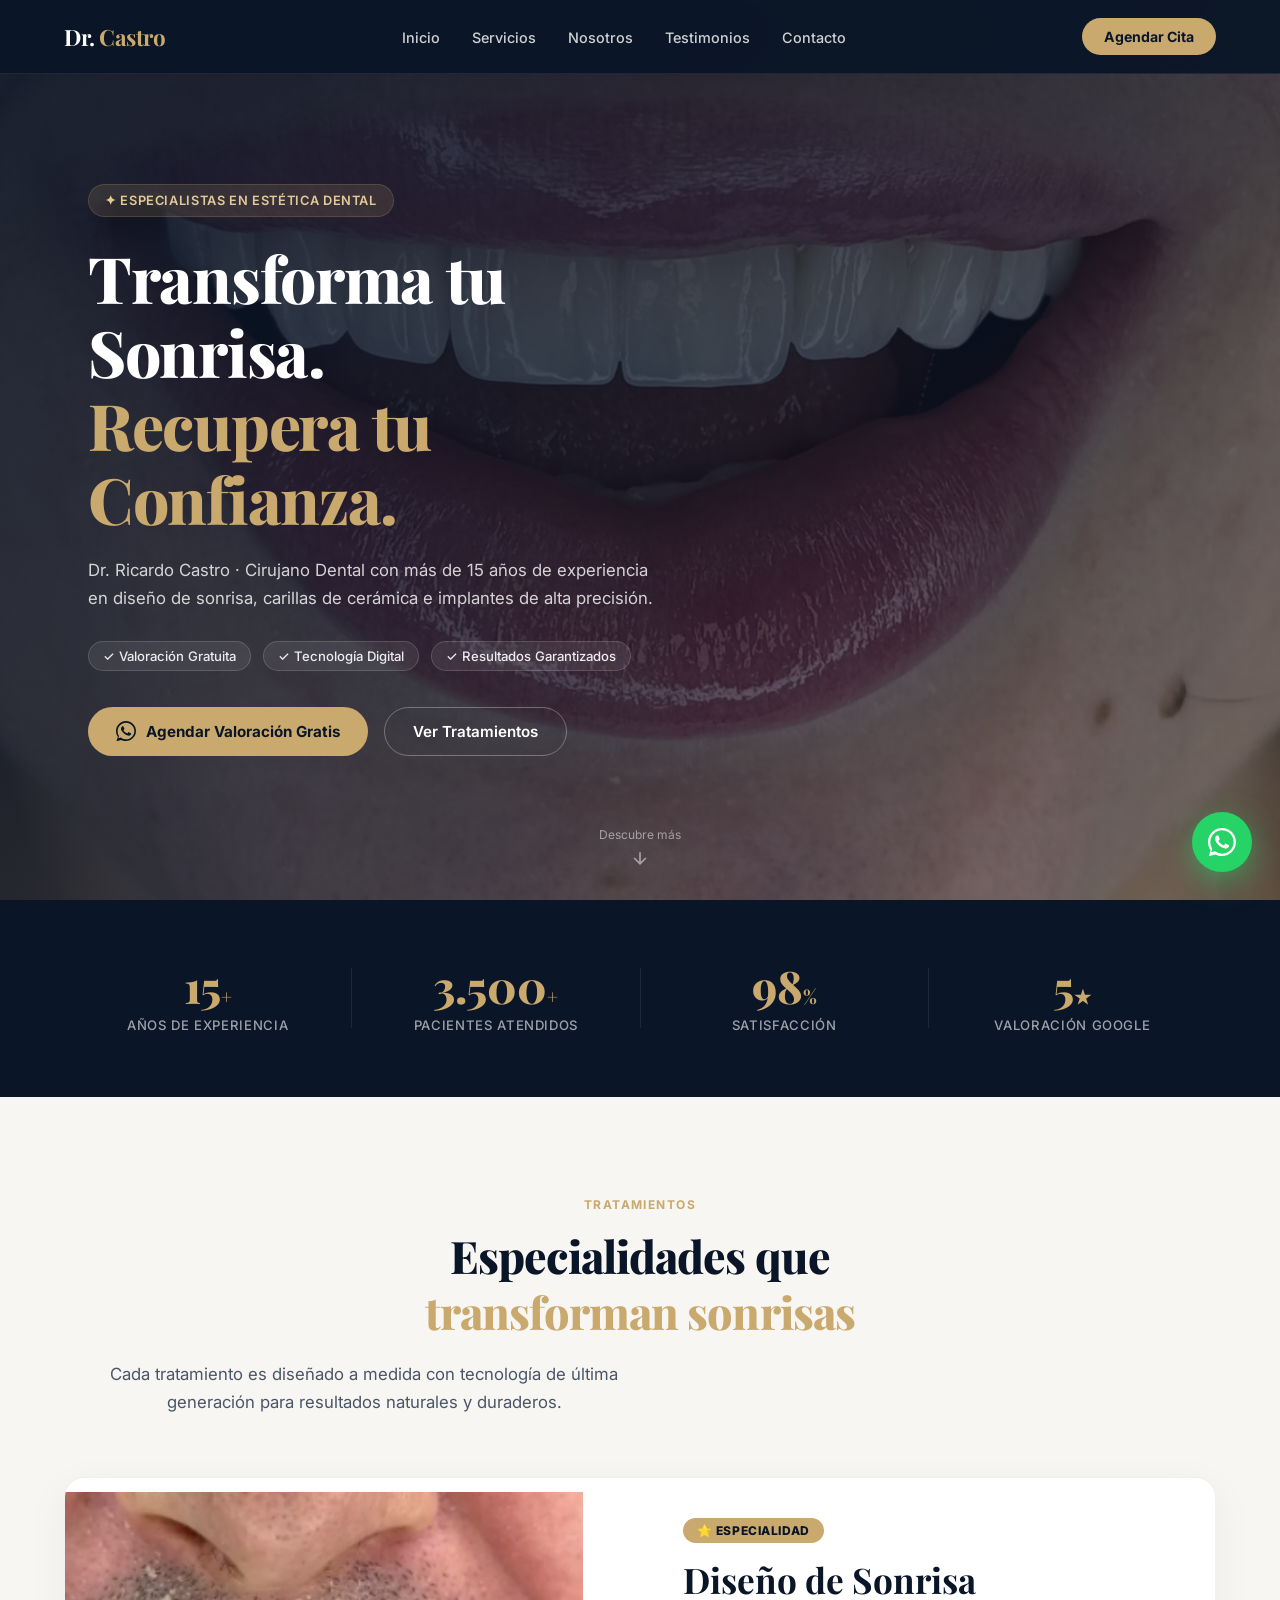
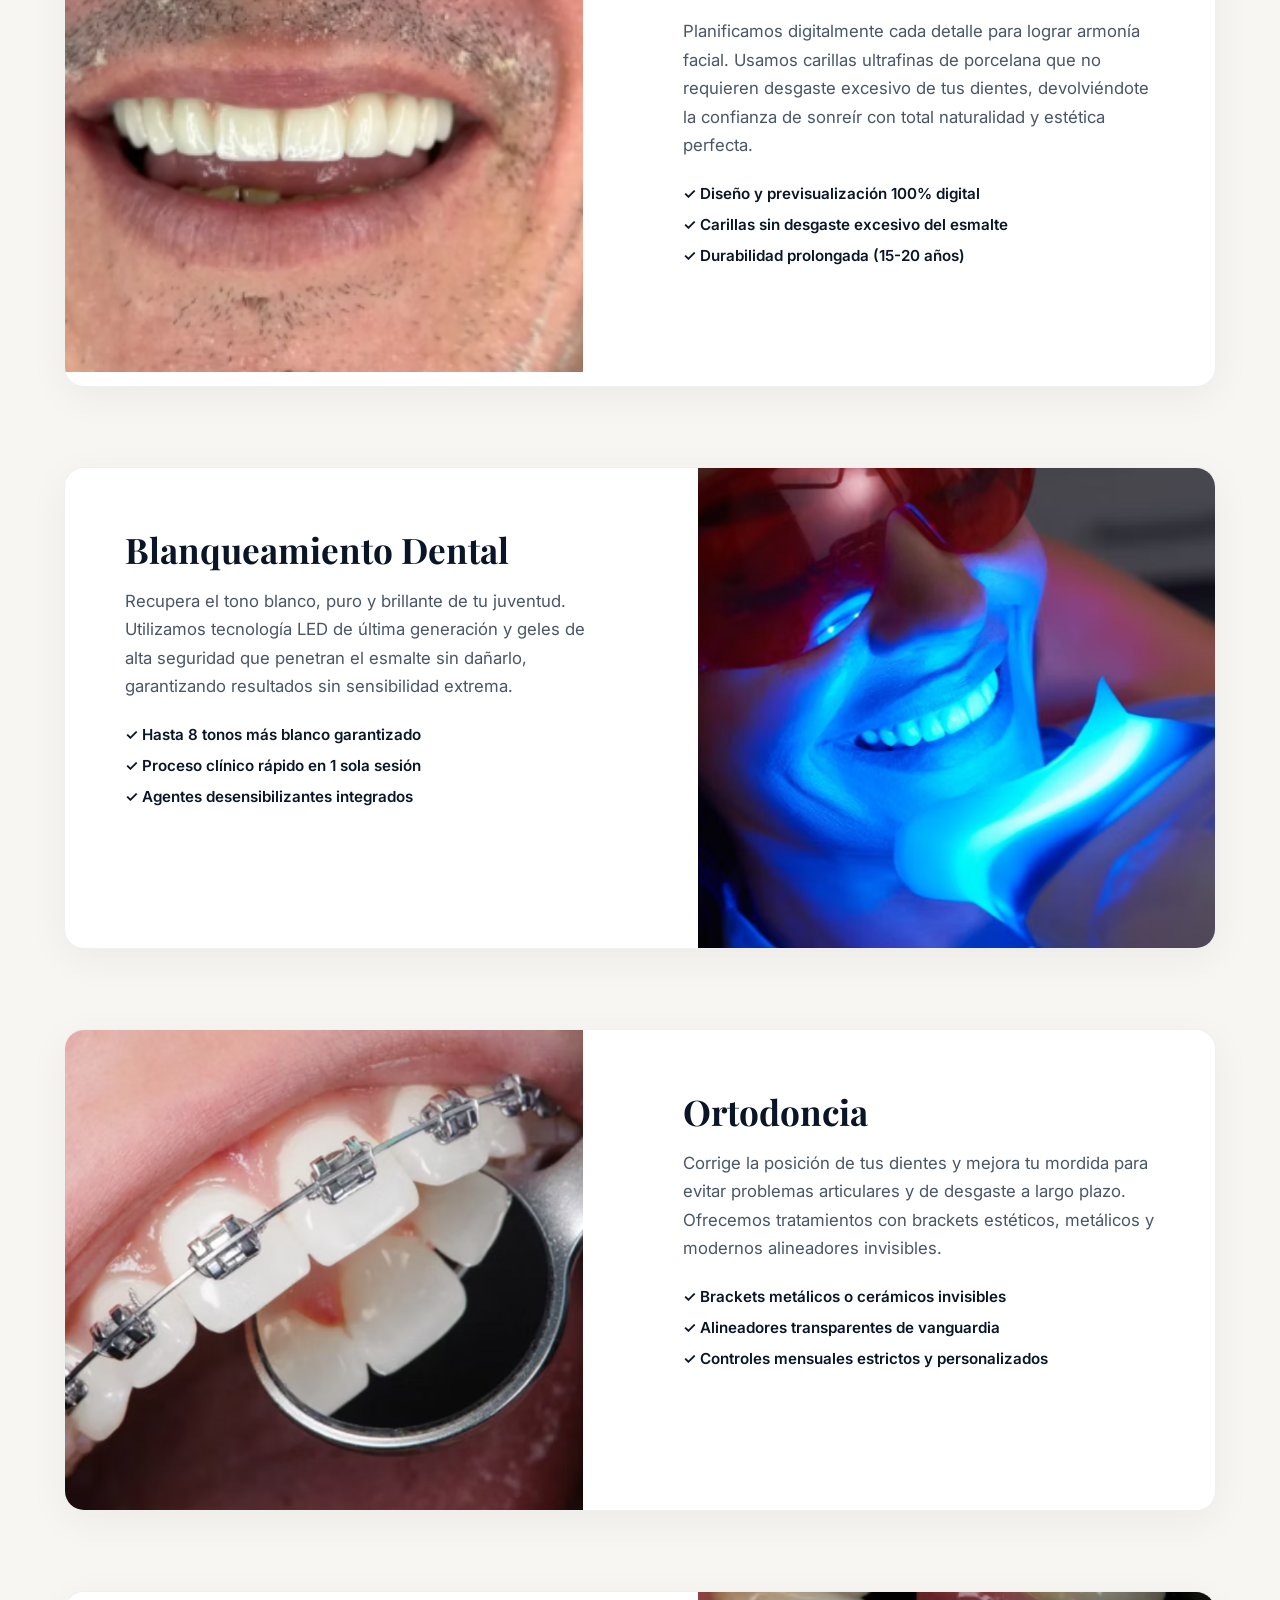
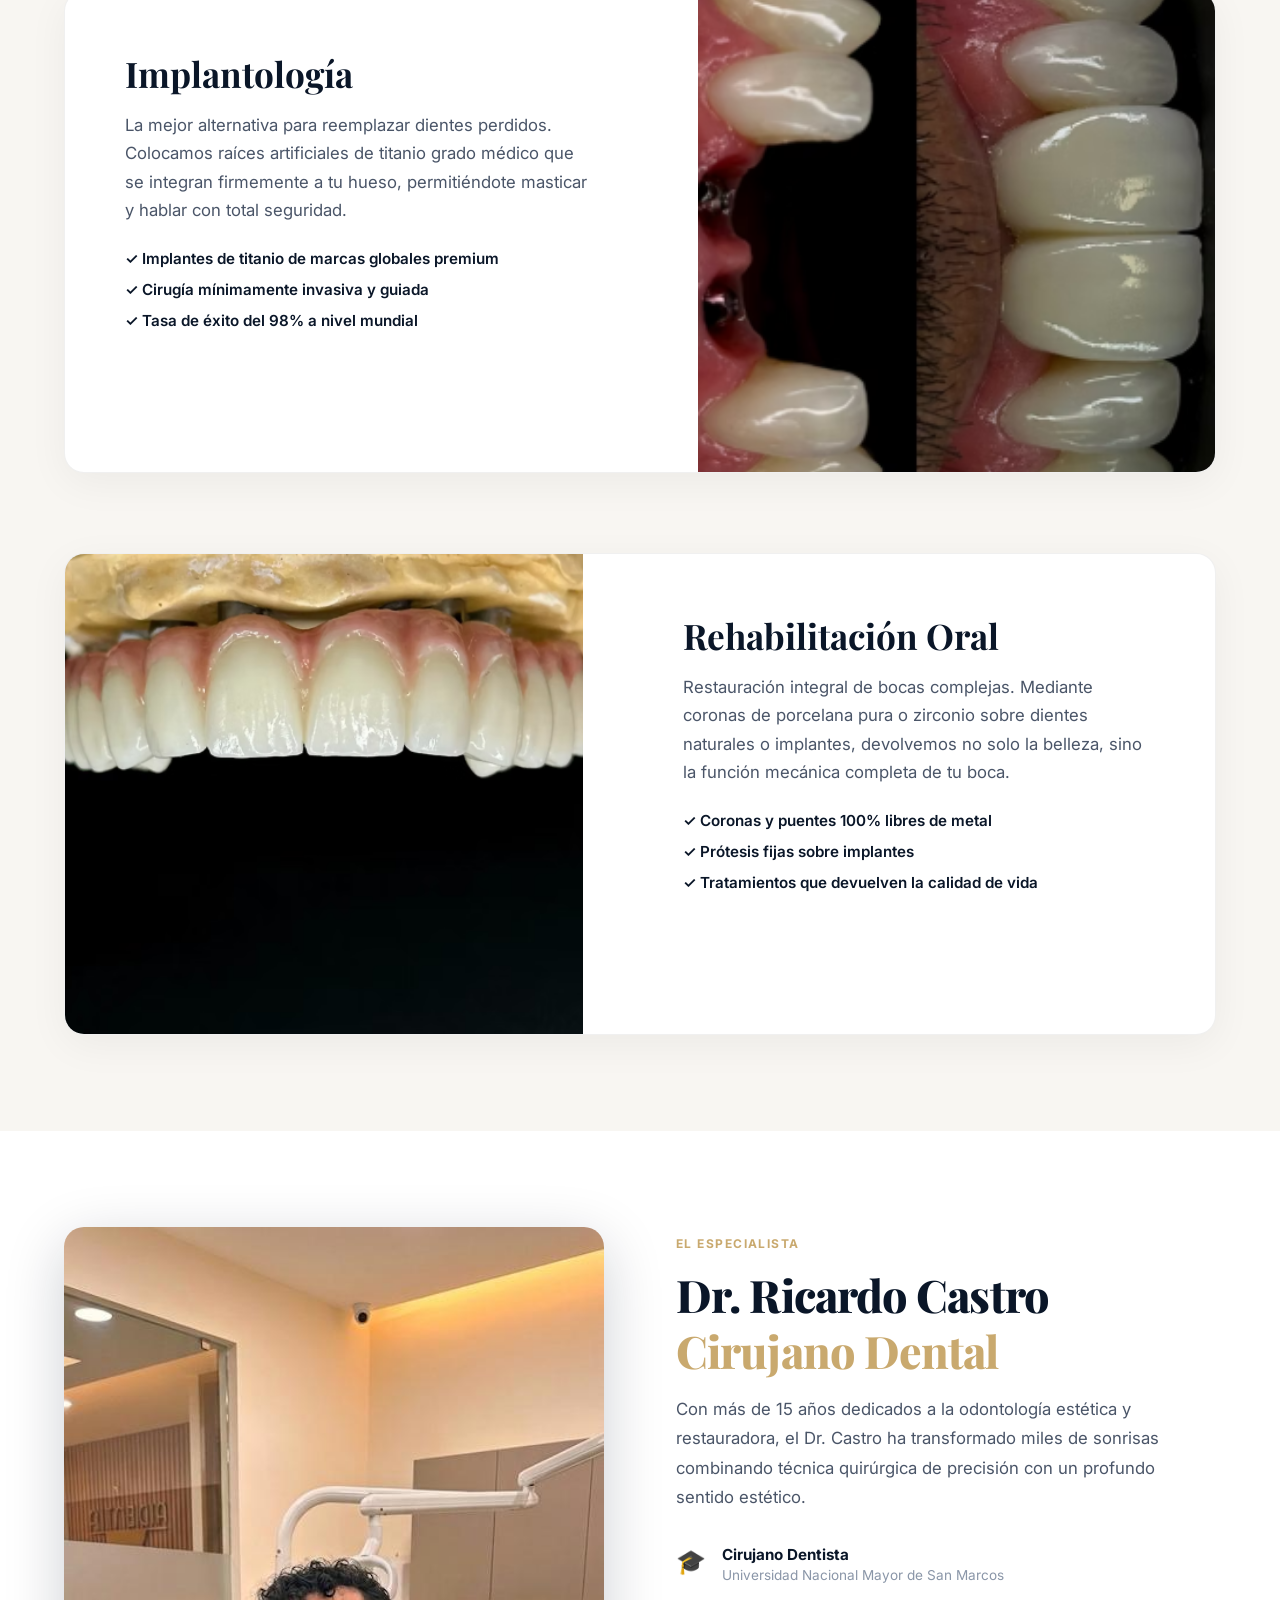
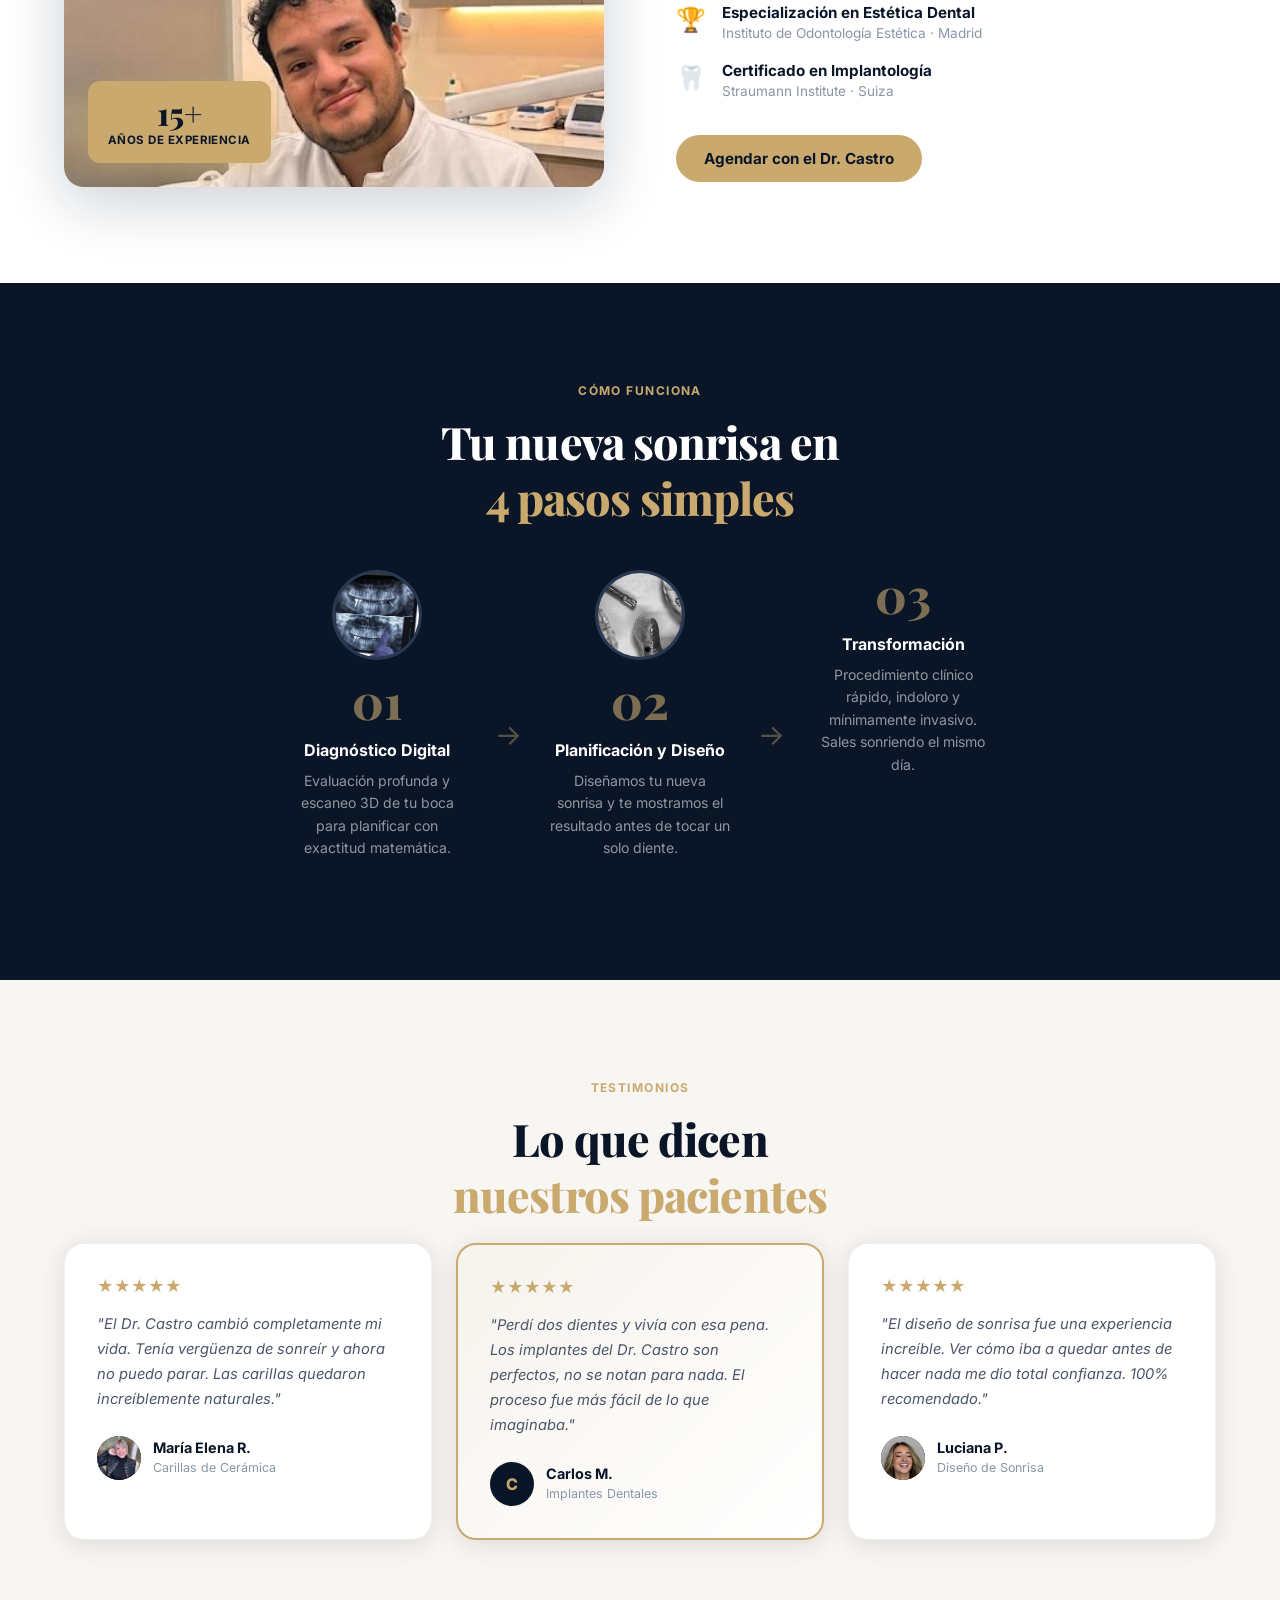
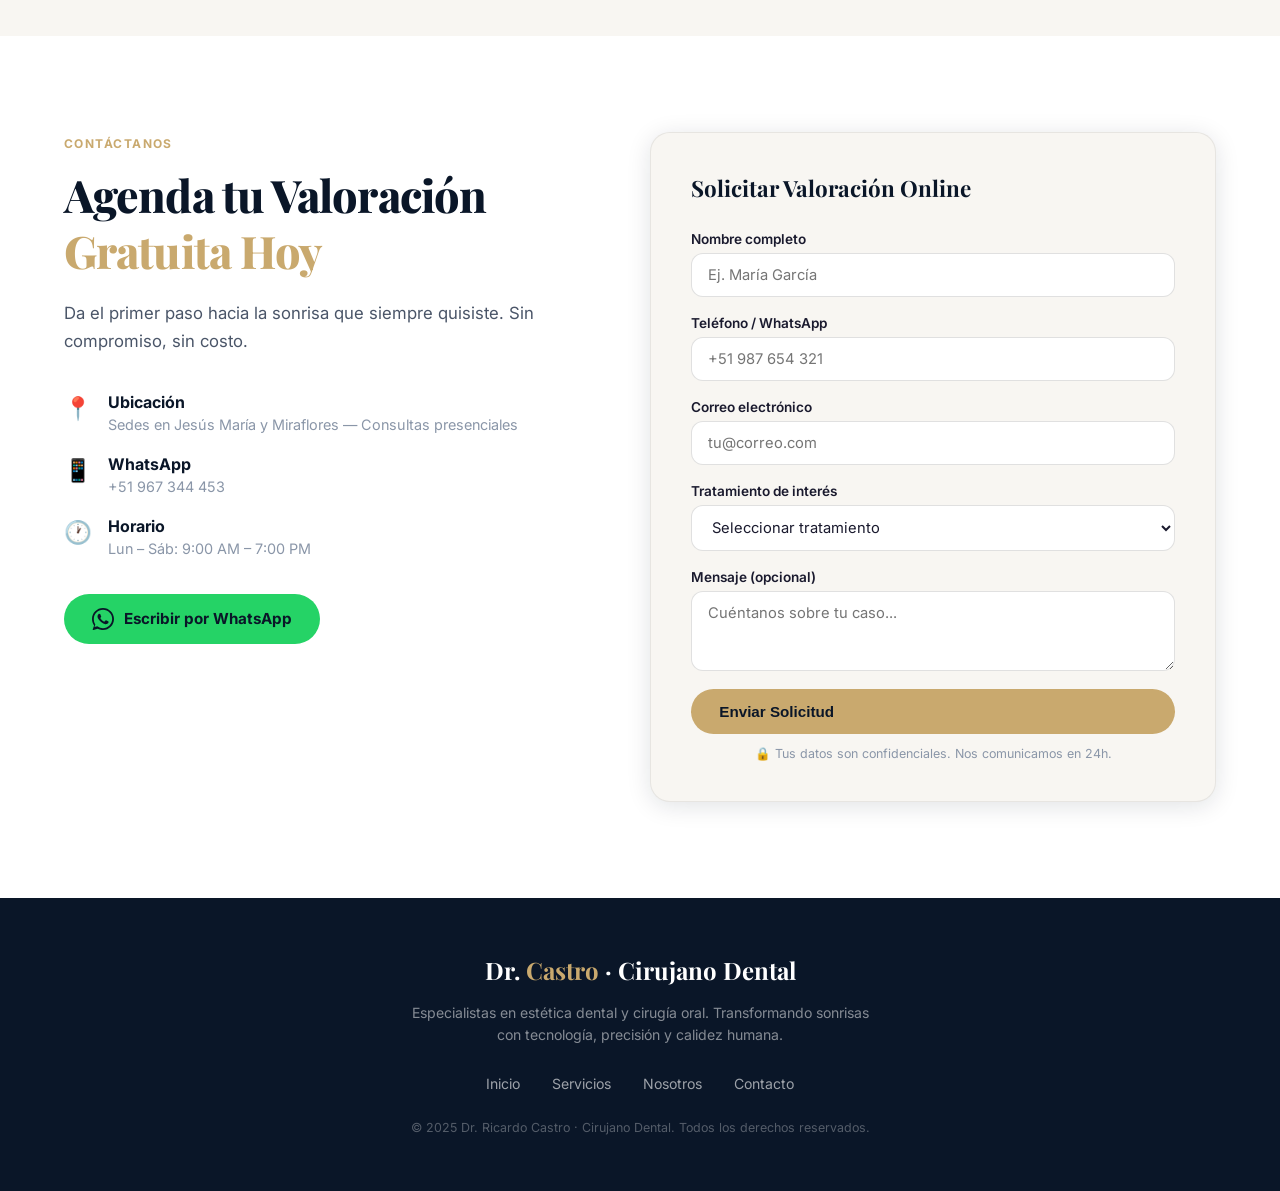
==== index.html @ 48da7528 "fix: borrar carrusel ubicar fotos restantes y update doctor/ubicacion/wa" ====
<!DOCTYPE html>
<html lang="es">
<head>
  <meta charset="UTF-8">
  <meta name="viewport" content="width=device-width, initial-scale=1.0">
  <title>Dr. Ricardo Castro | Cirujano Dental — Especialista en Estética Dental</title>
  <meta name="description" content="Dr. Ricardo Castro, Cirujano Dental con más de 15 años de experiencia. Especialista en diseño de sonrisa, carillas de cerámica e implantes dentales. Agenda tu valoración gratuita.">
  <link rel="preconnect" href="https://fonts.googleapis.com">
  <link rel="preconnect" href="https://fonts.gstatic.com" crossorigin>
  <link href="https://fonts.googleapis.com/css2?family=Playfair+Display:wght@400;600;700;800&family=Inter:wght@300;400;500;600;700&display=swap" rel="stylesheet">
  <link rel="stylesheet" href="style.css">
</head>
<body>

  <!-- NAV -->
  <nav class="nav" id="navbar">
    <div class="nav-inner">
      <a href="#inicio" class="nav-logo">Dr. <span>Castro</span></a>
      <ul class="nav-links">
        <li><a href="#inicio">Inicio</a></li>
        <li><a href="#servicios">Servicios</a></li>
        <li><a href="#nosotros">Nosotros</a></li>
        <li><a href="#testimonios">Testimonios</a></li>
        <li><a href="#contacto">Contacto</a></li>
      </ul>
      <a href="#contacto" class="nav-cta">Agendar Cita</a>
      <button class="nav-hamburger" id="hamburger" aria-label="Menú">
        <span></span><span></span><span></span>
      </button>
    </div>
    <div class="nav-mobile" id="nav-mobile">
      <a href="#inicio">Inicio</a>
      <a href="#servicios">Servicios</a>
      <a href="#nosotros">Nosotros</a>
      <a href="#testimonios">Testimonios</a>
      <a href="#contacto">Contacto</a>
      <a href="#contacto" class="nav-mobile-cta">Agendar Cita Gratis</a>
    </div>
  </nav>

  <!-- HERO -->
  <section class="hero" id="inicio">
    <div class="hero-bg">
      <img src="images/real_uploads/img2.avif" alt="Clínica dental Dr. Ricardo Castro" class="hero-img">
      <div class="hero-overlay"></div>
    </div>
    <div class="hero-content">
      <div class="hero-badge">✦ Especialistas en Estética Dental</div>
      <h1 class="hero-title">Transforma tu Sonrisa.<br><em>Recupera tu Confianza.</em></h1>
      <p class="hero-subtitle">Dr. Ricardo Castro · Cirujano Dental con más de 15 años de experiencia en diseño de sonrisa, carillas de cerámica e implantes de alta precisión.</p>
      <div class="hero-pills">
        <span>✓ Valoración Gratuita</span>
        <span>✓ Tecnología Digital</span>
        <span>✓ Resultados Garantizados</span>
      </div>
      <div class="hero-ctas">
        <a href="https://wa.me/51919749480?text=Hola%2C%20quiero%20agendar%20una%20valoraci%C3%B3n" target="_blank" class="btn-primary">
          <svg width="20" height="20" fill="currentColor" viewBox="0 0 24 24"><path d="M17.472 14.382c-.297-.149-1.758-.867-2.03-.967-.273-.099-.471-.148-.67.15-.197.297-.767.966-.94 1.164-.173.199-.347.223-.644.075-.297-.15-1.255-.463-2.39-1.475-.883-.788-1.48-1.761-1.653-2.059-.173-.297-.018-.458.13-.606.134-.133.298-.347.446-.52.149-.174.198-.298.298-.497.099-.198.05-.371-.025-.52-.075-.149-.669-1.612-.916-2.207-.242-.579-.487-.5-.669-.51a5.526 5.526 0 00-.57-.01c-.198 0-.52.074-.792.372-.272.297-1.04 1.016-1.04 2.479 0 1.462 1.065 2.875 1.213 3.074.149.198 2.096 3.2 5.077 4.487.709.306 1.262.489 1.694.625.712.227 1.36.195 1.871.118.571-.085 1.758-.719 2.006-1.413.248-.694.248-1.289.173-1.413-.074-.124-.272-.198-.57-.347z"/><path d="M12 0C5.373 0 0 5.373 0 12c0 2.625.846 5.059 2.284 7.034L.789 23.492a.5.5 0 00.627.616l4.584-1.397A11.945 11.945 0 0012 24c6.627 0 12-5.373 12-12S18.627 0 12 0zm0 22a9.952 9.952 0 01-5.821-1.828l-.407-.275-3.02.92.858-2.951-.3-.423A9.935 9.935 0 012 12C2 6.486 6.486 2 12 2s10 4.486 10 10-4.486 10-10 10z"/></svg>
          Agendar Valoración Gratis
        </a>
        <a href="#servicios" class="btn-secondary">Ver Tratamientos</a>
      </div>
    </div>
    <div class="hero-scroll">
      <span>Descubre más</span>
      <svg width="20" height="20" viewBox="0 0 24 24" fill="none" stroke="currentColor" stroke-width="2"><path d="M12 5v14M5 12l7 7 7-7"/></svg>
    </div>
  </section>

  <!-- STATS -->
  <section class="stats-section">
    <div class="stats-inner">
      <div class="stat-item">
        <div class="stat-num">15<span>+</span></div>
        <div class="stat-label">Años de Experiencia</div>
      </div>
      <div class="stat-divider"></div>
      <div class="stat-item">
        <div class="stat-num">3.500<span>+</span></div>
        <div class="stat-label">Pacientes Atendidos</div>
      </div>
      <div class="stat-divider"></div>
      <div class="stat-item">
        <div class="stat-num">98<span>%</span></div>
        <div class="stat-label">Satisfacción</div>
      </div>
      <div class="stat-divider"></div>
      <div class="stat-item">
        <div class="stat-num">5<span>★</span></div>
        <div class="stat-label">Valoración Google</div>
      </div>
    </div>
  </section>

  <!-- SERVICIOS -->
  <section class="section services-section" id="servicios">
    <div class="container">
      <div class="section-label">TRATAMIENTOS</div>
      <h2 class="section-title">Especialidades que<br><em>transforman sonrisas</em></h2>
      <p class="section-desc">Cada tratamiento es diseñado a medida con tecnología de última generación para resultados naturales y duraderos.</p>

      <div class="services-blocks">
        
        <!-- Bloque 1: Diseño de Sonrisa -->
        <div class="service-block">
          <div class="sb-image">
            <img src="images/real_uploads/img5.png" alt="Diseño de Sonrisa" loading="lazy">
          </div>
          <div class="sb-content">
            <div class="sb-tag">⭐ Especialidad</div>
            <h3 class="sb-title">Diseño de Sonrisa</h3>
            <p class="sb-desc">Planificamos digitalmente cada detalle para lograr armonía facial. Usamos carillas ultrafinas de porcelana que no requieren desgaste excesivo de tus dientes, devolviéndote la confianza de sonreír con total naturalidad y estética perfecta.</p>
            <ul class="sb-list">
              <li>✓ Diseño y previsualización 100% digital</li>
              <li>✓ Carillas sin desgaste excesivo del esmalte</li>
              <li>✓ Durabilidad prolongada (15-20 años)</li>
            </ul>
            <a href="#contacto" class="btn-secondary">Consultar Tratamiento</a>
          </div>
        </div>

        <!-- Bloque 2: Blanqueamiento Dental -->
        <div class="service-block reverse">
          <div class="sb-image">
            <img src="images/real_uploads/img9.png" alt="Blanqueamiento Dental" loading="lazy">
          </div>
          <div class="sb-content">
            <h3 class="sb-title">Blanqueamiento Dental</h3>
            <p class="sb-desc">Recupera el tono blanco, puro y brillante de tu juventud. Utilizamos tecnología LED de última generación y geles de alta seguridad que penetran el esmalte sin dañarlo, garantizando resultados sin sensibilidad extrema.</p>
            <ul class="sb-list">
              <li>✓ Hasta 8 tonos más blanco garantizado</li>
              <li>✓ Proceso clínico rápido en 1 sola sesión</li>
              <li>✓ Agentes desensibilizantes integrados</li>
            </ul>
            <a href="#contacto" class="btn-secondary">Consultar Tratamiento</a>
          </div>
        </div>

        <!-- Bloque 3: Ortodoncia -->
        <div class="service-block">
          <div class="sb-image">
            <img src="images/real_uploads/img10.png" alt="Ortodoncia" loading="lazy">
          </div>
          <div class="sb-content">
            <h3 class="sb-title">Ortodoncia</h3>
            <p class="sb-desc">Corrige la posición de tus dientes y mejora tu mordida para evitar problemas articulares y de desgaste a largo plazo. Ofrecemos tratamientos con brackets estéticos, metálicos y modernos alineadores invisibles.</p>
            <ul class="sb-list">
              <li>✓ Brackets metálicos o cerámicos invisibles</li>
              <li>✓ Alineadores transparentes de vanguardia</li>
              <li>✓ Controles mensuales estrictos y personalizados</li>
            </ul>
            <a href="#contacto" class="btn-secondary">Consultar Tratamiento</a>
          </div>
        </div>

        <!-- Bloque 4: Implantología -->
        <div class="service-block reverse">
          <div class="sb-image">
            <img src="images/real_uploads/img8.png" alt="Implantología" loading="lazy">
          </div>
          <div class="sb-content">
            <h3 class="sb-title">Implantología</h3>
            <p class="sb-desc">La mejor alternativa para reemplazar dientes perdidos. Colocamos raíces artificiales de titanio grado médico que se integran firmemente a tu hueso, permitiéndote masticar y hablar con total seguridad.</p>
            <ul class="sb-list">
              <li>✓ Implantes de titanio de marcas globales premium</li>
              <li>✓ Cirugía mínimamente invasiva y guiada</li>
              <li>✓ Tasa de éxito del 98% a nivel mundial</li>
            </ul>
            <a href="#contacto" class="btn-secondary">Consultar Tratamiento</a>
          </div>
        </div>

        <!-- Bloque 5: Rehabilitación Oral -->
        <div class="service-block">
          <div class="sb-image">
            <img src="images/real_uploads/img7.png" alt="Rehabilitación Oral" loading="lazy">
          </div>
          <div class="sb-content">
            <h3 class="sb-title">Rehabilitación Oral</h3>
            <p class="sb-desc">Restauración integral de bocas complejas. Mediante coronas de porcelana pura o zirconio sobre dientes naturales o implantes, devolvemos no solo la belleza, sino la función mecánica completa de tu boca.</p>
            <ul class="sb-list">
              <li>✓ Coronas y puentes 100% libres de metal</li>
              <li>✓ Prótesis fijas sobre implantes</li>
              <li>✓ Tratamientos que devuelven la calidad de vida</li>
            </ul>
            <a href="#contacto" class="btn-secondary">Consultar Tratamiento</a>
          </div>
        </div>

      </div>
    </div>
  </section>



  <!-- NOSOTROS / DOCTOR -->
  <section class="about-section" id="nosotros">
    <div class="about-inner container">
      <div class="about-img-col">
        <div class="about-img-wrap">
          <img src="images/real_uploads/doctor_nuevo.jpeg" alt="Dr. Ricardo Castro - Cirujano Dental">
          <div class="about-img-badge">
            <span class="badge-num">15+</span>
            <span class="badge-text">Años de Experiencia</span>
          </div>
        </div>
      </div>
      <div class="about-text-col">
        <div class="section-label">EL ESPECIALISTA</div>
        <h2 class="section-title">Dr. Ricardo Castro<br><em>Cirujano Dental</em></h2>
        <p class="about-lead">Con más de 15 años dedicados a la odontología estética y restauradora, el Dr. Castro ha transformado miles de sonrisas combinando técnica quirúrgica de precisión con un profundo sentido estético.</p>
        <div class="about-credentials">
          <div class="credential">
            <div class="credential-icon">🎓</div>
            <div class="credential-text">
              <strong>Cirujano Dentista</strong>
              <span>Universidad Nacional Mayor de San Marcos</span>
            </div>
          </div>
          <div class="credential">
            <div class="credential-icon">🏆</div>
            <div class="credential-text">
              <strong>Especialización en Estética Dental</strong>
              <span>Instituto de Odontología Estética · Madrid</span>
            </div>
          </div>
          <div class="credential">
            <div class="credential-icon">🦷</div>
            <div class="credential-text">
              <strong>Certificado en Implantología</strong>
              <span>Straumann Institute · Suiza</span>
            </div>
          </div>
        </div>
        <a href="#contacto" class="btn-primary">Agendar con el Dr. Castro</a>
      </div>
    </div>
  </section>

  <!-- PROCESO -->
  <section class="section process-section">
    <div class="container">
      <div class="section-label">CÓMO FUNCIONA</div>
      <h2 class="section-title">Tu nueva sonrisa en<br><em>4 pasos simples</em></h2>
      <div class="process-grid">
        <div class="process-step">
          <img src="images/real_uploads/img3.png" alt="Diagnóstico" class="process-img">
          <div class="process-num">01</div>
          <h4>Diagnóstico Digital</h4>
          <p>Evaluación profunda y escaneo 3D de tu boca para planificar con exactitud matemática.</p>
        </div>
        <div class="process-arrow">→</div>
        <div class="process-step">
          <img src="images/real_uploads/img4.png" alt="Planificación" class="process-img">
          <div class="process-num">02</div>
          <h4>Planificación y Diseño</h4>
          <p>Diseñamos tu nueva sonrisa y te mostramos el resultado antes de tocar un solo diente.</p>
        </div>
        <div class="process-arrow">→</div>
        <div class="process-step">
          <div class="process-num">03</div>
          <h4>Transformación</h4>
          <p>Procedimiento clínico rápido, indoloro y mínimamente invasivo. Sales sonriendo el mismo día.</p>
        </div>
      </div>
    </div>
  </section>

  <!-- TESTIMONIOS -->
  <section class="section testimonios-section" id="testimonios">
    <div class="container">
      <div class="section-label">TESTIMONIOS</div>
      <h2 class="section-title">Lo que dicen<br><em>nuestros pacientes</em></h2>
      <div class="testimonios-grid">
        <div class="testimonio-card">
          <div class="testimonio-stars">★★★★★</div>
          <p>"El Dr. Castro cambió completamente mi vida. Tenía vergüenza de sonreír y ahora no puedo parar. Las carillas quedaron increíblemente naturales."</p>
          <div class="testimonio-author">
            <div class="testimonio-avatar"><img src="images/real_uploads/img1.png" alt="Paciente" style="width:100%; height:100%; border-radius:50%; object-fit:cover;"></div>
            <div>
              <strong>María Elena R.</strong>
              <span>Carillas de Cerámica</span>
            </div>
          </div>
        </div>
        <div class="testimonio-card featured">
          <div class="testimonio-stars">★★★★★</div>
          <p>"Perdí dos dientes y vivía con esa pena. Los implantes del Dr. Castro son perfectos, no se notan para nada. El proceso fue más fácil de lo que imaginaba."</p>
          <div class="testimonio-author">
            <div class="testimonio-avatar">C</div>
            <div>
              <strong>Carlos M.</strong>
              <span>Implantes Dentales</span>
            </div>
          </div>
        </div>
        <div class="testimonio-card">
          <div class="testimonio-stars">★★★★★</div>
          <p>"El diseño de sonrisa fue una experiencia increíble. Ver cómo iba a quedar antes de hacer nada me dio total confianza. 100% recomendado."</p>
          <div class="testimonio-author">
            <div class="testimonio-avatar"><img src="images/real_uploads/img11.png" alt="Paciente Diseño de Sonrisa" style="width:100%; height:100%; border-radius:50%; object-fit:cover;"></div>
            <div>
              <strong>Luciana P.</strong>
              <span>Diseño de Sonrisa</span>
            </div>
          </div>
        </div>
      </div>
    </div>
  </section>

  <!-- CONTACTO / FORMULARIO -->
  <section class="contacto-section" id="contacto">
    <div class="contacto-inner container">
      <div class="contacto-text">
        <div class="section-label">CONTÁCTANOS</div>
        <h2 class="section-title">Agenda tu Valoración<br><em>Gratuita Hoy</em></h2>
        <p>Da el primer paso hacia la sonrisa que siempre quisiste. Sin compromiso, sin costo.</p>
        <div class="contact-info-list">
          <div class="contact-info-item">
            <div class="contact-icon">📍</div>
            <div>
              <strong>Ubicación</strong>
              <span>Sedes en Jesús María y Miraflores — Consultas presenciales</span>
            </div>
          </div>
          <div class="contact-info-item">
            <div class="contact-icon">📱</div>
            <div>
              <strong>WhatsApp</strong>
              <span>+51 967 344 453</span>
            </div>
          </div>
          <div class="contact-info-item">
            <div class="contact-icon">🕐</div>
            <div>
              <strong>Horario</strong>
              <span>Lun – Sáb: 9:00 AM – 7:00 PM</span>
            </div>
          </div>
        </div>
        <a href="https://wa.me/51967344453?text=Hola%20Dr.%20Castro%2C%20quiero%20agendar%20mi%20valoraci%C3%B3n%20gratuita" target="_blank" class="btn-primary btn-whatsapp">
          <svg width="22" height="22" fill="currentColor" viewBox="0 0 24 24"><path d="M17.472 14.382c-.297-.149-1.758-.867-2.03-.967-.273-.099-.471-.148-.67.15-.197.297-.767.966-.94 1.164-.173.199-.347.223-.644.075-.297-.15-1.255-.463-2.39-1.475-.883-.788-1.48-1.761-1.653-2.059-.173-.297-.018-.458.13-.606.134-.133.298-.347.446-.52.149-.174.198-.298.298-.497.099-.198.05-.371-.025-.52-.075-.149-.669-1.612-.916-2.207-.242-.579-.487-.5-.669-.51a5.526 5.526 0 00-.57-.01c-.198 0-.52.074-.792.372-.272.297-1.04 1.016-1.04 2.479 0 1.462 1.065 2.875 1.213 3.074.149.198 2.096 3.2 5.077 4.487.709.306 1.262.489 1.694.625.712.227 1.36.195 1.871.118.571-.085 1.758-.719 2.006-1.413.248-.694.248-1.289.173-1.413-.074-.124-.272-.198-.57-.347z"/><path d="M12 0C5.373 0 0 5.373 0 12c0 2.625.846 5.059 2.284 7.034L.789 23.492a.5.5 0 00.627.616l4.584-1.397A11.945 11.945 0 0012 24c6.627 0 12-5.373 12-12S18.627 0 12 0zm0 22a9.952 9.952 0 01-5.821-1.828l-.407-.275-3.02.92.858-2.951-.3-.423A9.935 9.935 0 012 12C2 6.486 6.486 2 12 2s10 4.486 10 10-4.486 10-10 10z"/></svg>
          Escribir por WhatsApp
        </a>
      </div>
      <div class="contacto-form-col">
        <form class="contact-form" id="contact-form">
          <h3>Solicitar Valoración Online</h3>
          <div class="form-group">
            <label>Nombre completo</label>
            <input type="text" id="c-name" placeholder="Ej. María García" required>
          </div>
          <div class="form-group">
            <label>Teléfono / WhatsApp</label>
            <input type="tel" id="c-phone" placeholder="+51 987 654 321" required>
          </div>
          <div class="form-group">
            <label>Correo electrónico</label>
            <input type="email" id="c-email" placeholder="tu@correo.com">
          </div>
          <div class="form-group">
            <label>Tratamiento de interés</label>
            <select id="c-service">
              <option value="">Seleccionar tratamiento</option>
              <option>Diseño de Sonrisa</option>
              <option>Carillas de Cerámica</option>
              <option>Implantología</option>
              <option>Rehabilitación Oral</option>
              <option>Ortodoncia</option>
              <option>Blanqueamiento Dental</option>
              <option>Otro tratamiento</option>
            </select>
          </div>
          <div class="form-group">
            <label>Mensaje (opcional)</label>
            <textarea id="c-msg" placeholder="Cuéntanos sobre tu caso..." rows="3"></textarea>
          </div>
          <button type="submit" class="btn-primary" style="width:100%">Enviar Solicitud</button>
          <p class="form-note">🔒 Tus datos son confidenciales. Nos comunicamos en 24h.</p>
        </form>
      </div>
    </div>
  </section>

  <!-- FOOTER -->
  <footer class="footer">
    <div class="footer-inner container">
      <div class="footer-brand">Dr. <span>Castro</span> · Cirujano Dental</div>
      <p class="footer-desc">Especialistas en estética dental y cirugía oral. Transformando sonrisas con tecnología, precisión y calidez humana.</p>
      <div class="footer-links">
        <a href="#inicio">Inicio</a>
        <a href="#servicios">Servicios</a>
        <a href="#nosotros">Nosotros</a>
        <a href="#contacto">Contacto</a>
      </div>
      <p class="footer-copy">© 2025 Dr. Ricardo Castro · Cirujano Dental. Todos los derechos reservados.</p>
    </div>
  </footer>

  <!-- FLOATING WA -->
  <a href="https://wa.me/51967344453?text=Hola%20Dr.%20Castro%2C%20quiero%20agendar%20mi%20valoraci%C3%B3n%20gratuita" target="_blank" class="floating-wa" aria-label="WhatsApp">
    <svg width="28" height="28" fill="white" viewBox="0 0 24 24"><path d="M17.472 14.382c-.297-.149-1.758-.867-2.03-.967-.273-.099-.471-.148-.67.15-.197.297-.767.966-.94 1.164-.173.199-.347.223-.644.075-.297-.15-1.255-.463-2.39-1.475-.883-.788-1.48-1.761-1.653-2.059-.173-.297-.018-.458.13-.606.134-.133.298-.347.446-.52.149-.174.198-.298.298-.497.099-.198.05-.371-.025-.52-.075-.149-.669-1.612-.916-2.207-.242-.579-.487-.5-.669-.51a5.526 5.526 0 00-.57-.01c-.198 0-.52.074-.792.372-.272.297-1.04 1.016-1.04 2.479 0 1.462 1.065 2.875 1.213 3.074.149.198 2.096 3.2 5.077 4.487.709.306 1.262.489 1.694.625.712.227 1.36.195 1.871.118.571-.085 1.758-.719 2.006-1.413.248-.694.248-1.289.173-1.413-.074-.124-.272-.198-.57-.347z"/><path d="M12 0C5.373 0 0 5.373 0 12c0 2.625.846 5.059 2.284 7.034L.789 23.492a.5.5 0 00.627.616l4.584-1.397A11.945 11.945 0 0012 24c6.627 0 12-5.373 12-12S18.627 0 12 0zm0 22a9.952 9.952 0 01-5.821-1.828l-.407-.275-3.02.92.858-2.951-.3-.423A9.935 9.935 0 012 12C2 6.486 6.486 2 12 2s10 4.486 10 10-4.486 10-10 10z"/></svg>
  </a>

  <script src="script.js"></script>
</body>
</html>
---- style.css ----
@import url('https://fonts.googleapis.com/css2?family=Playfair+Display:ital,wght@0,600;0,700;0,800;1,600&family=Inter:wght@300;400;500;600;700&display=swap');

/* ══════════════════════════════
   DESIGN TOKENS
   ══════════════════════════════ */
:root {
  --navy:    #0a1628;
  --navy-2:  #112240;
  --navy-3:  #1a3a6b;
  --gold:    #c9a96e;
  --gold-lt: #e2c99a;
  --gold-glow: rgba(201,169,110,0.15);
  --white:   #ffffff;
  --off-white: #f8f6f2;
  --text:    #1a1a2e;
  --text-2:  #4a5568;
  --text-3:  #8a96a8;
  --green:   #10b981;
  --border:  rgba(201,169,110,0.2);
  --border-lt: rgba(255,255,255,0.08);
  --radius:  12px;
  --radius-lg: 20px;
  --radius-xl: 32px;
  --shadow:  0 4px 24px rgba(10,22,40,0.12);
  --shadow-lg: 0 16px 60px rgba(10,22,40,0.2);
  --font-display: 'Playfair Display', serif;
  --font-body: 'Inter', sans-serif;
  --transition: all 0.35s cubic-bezier(0.4,0,0.2,1);
}

*, *::before, *::after { margin:0; padding:0; box-sizing:border-box; }
html { scroll-behavior: smooth; -webkit-font-smoothing: antialiased; }

body {
  font-family: var(--font-body);
  background: var(--white);
  color: var(--text);
  overflow-x: hidden;
}

.container { max-width: 1200px; margin: 0 auto; padding: 0 24px; }

/* ══════════════════════════════
   NAV
   ══════════════════════════════ */
.nav {
  position: fixed; top: 0; left: 0; right: 0; z-index: 1000;
  background: rgba(10,22,40,0.95);
  backdrop-filter: blur(16px);
  border-bottom: 1px solid var(--border-lt);
  transition: var(--transition);
}
.nav.scrolled { background: rgba(10,22,40,0.98); box-shadow: 0 4px 20px rgba(0,0,0,0.3); }
.nav-inner {
  max-width: 1200px; margin: 0 auto;
  display: flex; align-items: center; justify-content: space-between;
  padding: 18px 24px;
}
.nav-logo {
  font-family: var(--font-display);
  font-size: 1.4rem; font-weight: 700;
  color: var(--white); text-decoration: none;
  letter-spacing: -0.02em;
}
.nav-logo span { color: var(--gold); }
.nav-links { display: flex; gap: 32px; list-style: none; }
.nav-links a {
  color: rgba(255,255,255,0.8); text-decoration: none;
  font-size: 0.9rem; font-weight: 500;
  transition: var(--transition);
}
.nav-links a:hover { color: var(--gold); }
.nav-cta {
  background: var(--gold); color: var(--navy);
  padding: 10px 22px; border-radius: var(--radius-xl);
  text-decoration: none; font-weight: 700; font-size: 0.88rem;
  transition: var(--transition);
}
.nav-cta:hover { background: var(--gold-lt); transform: translateY(-1px); box-shadow: 0 6px 20px rgba(201,169,110,0.4); }
.nav-hamburger {
  display: none; flex-direction: column; gap: 5px;
  background: none; border: none; cursor: pointer; padding: 4px;
}
.nav-hamburger span {
  display: block; width: 24px; height: 2px;
  background: var(--white); border-radius: 2px; transition: var(--transition);
}
.nav-mobile {
  display: none; flex-direction: column; gap: 0;
  background: var(--navy-2); border-top: 1px solid var(--border-lt);
  padding: 0;
}
.nav-mobile a {
  color: rgba(255,255,255,0.85); text-decoration: none;
  padding: 14px 24px; font-weight: 500; font-size: 0.95rem;
  border-bottom: 1px solid var(--border-lt); transition: var(--transition);
}
.nav-mobile a:hover { color: var(--gold); background: rgba(201,169,110,0.05); }
.nav-mobile-cta {
  background: var(--gold) !important; color: var(--navy) !important;
  font-weight: 700 !important; text-align: center;
  margin: 16px 24px !important; border-radius: var(--radius-xl) !important;
  border: none !important;
}
.nav-mobile.open { display: flex; }
@media (max-width: 900px) {
  .nav-links, .nav-cta { display: none; }
  .nav-hamburger { display: flex; }
}

/* ══════════════════════════════
   HERO
   ══════════════════════════════ */
.hero {
  position: relative; min-height: 100vh;
  display: flex; align-items: center;
  overflow: hidden;
}
.hero-bg { position: absolute; inset: 0; }
.hero-img { width: 100%; height: 100%; object-fit: cover; }
.hero-overlay {
  position: absolute; inset: 0;
  background: linear-gradient(135deg, rgba(10,22,40,0.92) 0%, rgba(10,22,40,0.7) 60%, rgba(10,22,40,0.4) 100%);
}
.hero-content {
  position: relative; z-index: 2;
  max-width: 700px; padding: 120px 24px 80px;
  margin-left: max(24px, calc((100vw - 1200px)/2 + 24px));
}
.hero-badge {
  display: inline-flex; align-items: center; gap: 8px;
  background: var(--gold-glow); border: 1px solid var(--border);
  color: var(--gold-lt); padding: 8px 16px; border-radius: var(--radius-xl);
  font-size: 0.8rem; font-weight: 600; letter-spacing: 0.05em;
  text-transform: uppercase; margin-bottom: 24px;
}
.hero-title {
  font-family: var(--font-display);
  font-size: clamp(2.4rem, 5vw, 4rem);
  font-weight: 800; color: var(--white);
  line-height: 1.15; margin-bottom: 20px; letter-spacing: -0.02em;
}
.hero-title em { color: var(--gold); font-style: normal; }
.hero-subtitle {
  color: rgba(255,255,255,0.8); font-size: 1.05rem;
  line-height: 1.7; margin-bottom: 28px; max-width: 580px;
}
.hero-pills {
  display: flex; gap: 12px; flex-wrap: wrap; margin-bottom: 36px;
}
.hero-pills span {
  background: rgba(255,255,255,0.08); border: 1px solid rgba(255,255,255,0.15);
  color: rgba(255,255,255,0.9); padding: 6px 14px; border-radius: var(--radius-xl);
  font-size: 0.82rem; font-weight: 500;
}
.hero-ctas { display: flex; gap: 16px; flex-wrap: wrap; }
.hero-scroll {
  position: absolute; bottom: 32px; left: 50%; transform: translateX(-50%);
  display: flex; flex-direction: column; align-items: center; gap: 6px;
  color: rgba(255,255,255,0.5); font-size: 0.75rem;
  animation: bounce 2s infinite; z-index: 2;
}
@keyframes bounce { 0%,100% { transform: translateX(-50%) translateY(0); } 50% { transform: translateX(-50%) translateY(8px); } }

/* ══════════════════════════════
   BUTTONS
   ══════════════════════════════ */
.btn-primary {
  display: inline-flex; align-items: center; gap: 10px;
  background: var(--gold); color: var(--navy);
  padding: 14px 28px; border-radius: var(--radius-xl);
  font-weight: 700; font-size: 0.95rem; text-decoration: none;
  border: none; cursor: pointer; transition: var(--transition);
}
.btn-primary:hover { background: var(--gold-lt); transform: translateY(-2px); box-shadow: 0 8px 28px rgba(201,169,110,0.45); }
.btn-secondary {
  display: inline-flex; align-items: center; gap: 8px;
  background: transparent; color: var(--white);
  padding: 14px 28px; border-radius: var(--radius-xl);
  font-weight: 600; font-size: 0.95rem; text-decoration: none;
  border: 1.5px solid rgba(255,255,255,0.3); transition: var(--transition);
}
.btn-secondary:hover { border-color: var(--gold); color: var(--gold); }
.btn-whatsapp { background: #25d366; }
.btn-whatsapp:hover { background: #20ba5a; box-shadow: 0 8px 28px rgba(37,211,102,0.4); }

/* ══════════════════════════════
   STATS
   ══════════════════════════════ */
.stats-section {
  background: var(--navy);
  padding: 0;
}
.stats-inner {
  max-width: 1200px; margin: 0 auto;
  display: flex; align-items: center; justify-content: center;
  padding: 48px 24px; flex-wrap: wrap; gap: 0;
}
.stat-item { text-align: center; padding: 16px 40px; flex: 1; min-width: 140px; }
.stat-num {
  font-family: var(--font-display); font-size: 2.8rem;
  font-weight: 800; color: var(--gold); line-height: 1; margin-bottom: 8px;
}
.stat-num span { font-size: 1.2rem; }
.stat-label { font-size: 0.82rem; color: rgba(255,255,255,0.6); font-weight: 500; text-transform: uppercase; letter-spacing: 0.05em; }
.stat-divider { width: 1px; height: 60px; background: var(--border-lt); flex-shrink: 0; }

/* ══════════════════════════════
   SECTIONS COMMON
   ══════════════════════════════ */
.section { padding: 96px 0; }
.section-label {
  display: inline-block; font-size: 0.75rem; font-weight: 700;
  letter-spacing: 0.12em; text-transform: uppercase;
  color: var(--gold); margin-bottom: 16px;
}
.section-title {
  font-family: var(--font-display); font-size: clamp(1.9rem,4vw,2.8rem);
  font-weight: 800; line-height: 1.25; color: var(--navy);
  margin-bottom: 20px; letter-spacing: -0.02em;
}
.section-title em { color: var(--gold); font-style: normal; }
.section-desc { color: var(--text-2); font-size: 1.05rem; line-height: 1.7; max-width: 600px; margin-bottom: 56px; }

/* ══════════════════════════════
   SERVICES
   ══════════════════════════════ */
.services-section { background: var(--off-white); }
.services-section .container { text-align: center; }
.services-blocks {
  display: flex;
  flex-direction: column;
  gap: 80px; /* Separación grande entre bloques */
  margin-top: 60px;
}
.service-block {
  display: flex;
  align-items: center;
  gap: 60px;
  text-align: left;
  background: var(--white);
  border-radius: var(--radius-lg);
  box-shadow: 0 10px 40px rgba(0,0,0,0.05);
  overflow: hidden;
  border: 1px solid rgba(0,0,0,0.06);
}
.service-block.reverse {
  flex-direction: row-reverse;
}
.sb-image {
  flex: 1;
  min-width: 45%;
}
.sb-image img {
  width: 100%;
  height: 480px;
  object-fit: cover;
  display: block;
}
.sb-content {
  flex: 1;
  padding: 40px;
  padding-right: 60px;
}
.service-block.reverse .sb-content {
  padding-right: 40px;
  padding-left: 60px;
}
.sb-tag {
  display: inline-block;
  background: var(--gold);
  color: var(--navy);
  font-size: 0.75rem;
  font-weight: 800;
  text-transform: uppercase;
  letter-spacing: 0.05em;
  padding: 5px 14px;
  border-radius: 20px;
  margin-bottom: 16px;
}
.sb-title {
  font-family: var(--font-display);
  font-size: 2.2rem;
  font-weight: 700;
  color: var(--navy);
  margin-bottom: 16px;
  line-height: 1.2;
}
.sb-desc {
  color: var(--text-2);
  font-size: 1.05rem;
  line-height: 1.7;
  margin-bottom: 24px;
}
.sb-list {
  list-style: none;
  padding: 0;
  margin: 0 0 32px 0;
}
.sb-list li {
  color: var(--navy);
  font-weight: 600;
  margin-bottom: 12px;
  font-size: 0.95rem;
  display: flex;
  align-items: center;
  gap: 8px;
}
/* RESPONSIVE BLOQUES */
@media (max-width: 900px) {
  .service-block, .service-block.reverse {
    flex-direction: column;
    gap: 0;
  }
  .sb-image img {
    height: 320px;
  }
  .sb-content, .service-block.reverse .sb-content {
    padding: 40px 24px;
  }
  .sb-title { font-size: 1.8rem; }
}

/* ══════════════════════════════
   ABOUT
   ══════════════════════════════ */
.about-section { padding: 96px 0; background: var(--white); }
.about-inner { display: grid; grid-template-columns: 1fr 1fr; gap: 72px; align-items: center; }
.about-img-wrap {
  position: relative; border-radius: var(--radius-lg);
  overflow: hidden; box-shadow: var(--shadow-lg);
}
.about-img-wrap img { width:100%; height: 560px; object-fit: cover; object-position: top; display: block; }
.about-img-badge {
  position: absolute; bottom: 24px; left: 24px;
  background: var(--gold); color: var(--navy);
  border-radius: var(--radius); padding: 16px 20px;
  display: flex; flex-direction: column; align-items: center;
  box-shadow: 0 8px 24px rgba(201,169,110,0.5);
}
.badge-num { font-family: var(--font-display); font-size: 2rem; font-weight: 800; line-height: 1; }
.badge-text { font-size: 0.72rem; font-weight: 700; text-align: center; margin-top: 4px; text-transform: uppercase; letter-spacing: 0.04em; }
.about-text-col .section-title { margin-bottom: 16px; }
.about-lead { color: var(--text-2); font-size: 1.05rem; line-height: 1.75; margin-bottom: 32px; }
.about-credentials { display: flex; flex-direction: column; gap: 20px; margin-bottom: 36px; }
.credential { display: flex; gap: 16px; align-items: flex-start; }
.credential-icon { font-size: 1.5rem; flex-shrink: 0; margin-top: 2px; }
.credential-text { display: flex; flex-direction: column; gap: 3px; }
.credential-text strong { font-weight: 700; color: var(--navy); font-size: 0.95rem; }
.credential-text span { color: var(--text-3); font-size: 0.85rem; }

/* ══════════════════════════════
   PROCESO
   ══════════════════════════════ */
.process-section { background: var(--navy); }
.process-section .section-label { color: var(--gold); }
.process-section .section-title { color: var(--white); }
.process-section .section-desc { color: rgba(255,255,255,0.6); }
.process-section .container { text-align: center; }
.process-grid {
  display: flex; align-items: flex-start; justify-content: center;
  gap: 0; flex-wrap: wrap;
}
.process-step {
  flex: 1; min-width: 180px; max-width: 220px;
  padding: 24px 20px; text-align: center;
  display: flex; flex-direction: column; align-items: center;
}
.process-img {
  width: 90px; height: 90px; border-radius: 50%;
  object-fit: cover; margin-bottom: 16px;
  border: 3px solid rgba(255,255,255,0.1);
  background: var(--navy-2);
}
.process-num {
  font-family: var(--font-display); font-size: 3rem;
  font-weight: 800; color: var(--gold); line-height: 1; margin-bottom: 16px; opacity: 0.6;
}
.process-step h4 { font-size: 1rem; font-weight: 700; color: var(--white); margin-bottom: 10px; }
.process-step p { color: rgba(255,255,255,0.55); font-size: 0.88rem; line-height: 1.6; }
.process-arrow {
  font-size: 1.8rem; color: var(--gold); opacity: 0.4;
  align-self: center; padding: 0 8px; margin-top: 40px;
  flex-shrink: 0;
}

/* ══════════════════════════════
   TESTIMONIOS
   ══════════════════════════════ */
.testimonios-section { background: var(--off-white); }
.testimonios-section .container { text-align: center; }
.testimonios-grid { display: grid; grid-template-columns: repeat(3,1fr); gap: 24px; text-align: left; }
.testimonio-card {
  background: var(--white); border-radius: var(--radius-lg);
  padding: 32px; box-shadow: var(--shadow);
  border: 1px solid rgba(0,0,0,0.06); transition: var(--transition);
}
.testimonio-card:hover { transform: translateY(-4px); box-shadow: var(--shadow-lg); }
.testimonio-card.featured { border: 2px solid var(--gold); background: linear-gradient(135deg, rgba(201,169,110,0.04) 0%, var(--white) 100%); }
.testimonio-stars { color: var(--gold); font-size: 1rem; margin-bottom: 16px; }
.testimonio-card p { color: var(--text-2); font-size: 0.92rem; line-height: 1.7; margin-bottom: 24px; font-style: italic; }
.testimonio-author { display: flex; align-items: center; gap: 12px; }
.testimonio-avatar {
  width: 44px; height: 44px; border-radius: 50%;
  background: var(--navy); color: var(--gold);
  display: flex; align-items: center; justify-content: center;
  font-weight: 800; font-size: 1rem; flex-shrink: 0;
}
.testimonio-author strong { display: block; font-weight: 700; color: var(--navy); font-size: 0.9rem; }
.testimonio-author span { font-size: 0.78rem; color: var(--text-3); }

/* ══════════════════════════════
   CONTACTO
   ══════════════════════════════ */
.contacto-section { background: var(--white); padding: 96px 0; }
.contacto-inner { display: grid; grid-template-columns: 1fr 1.1fr; gap: 72px; align-items: start; }
.contacto-text .section-title { color: var(--navy); }
.contacto-text > p { color: var(--text-2); font-size: 1.05rem; line-height: 1.7; margin-bottom: 36px; }
.contact-info-list { display: flex; flex-direction: column; gap: 20px; margin-bottom: 36px; }
.contact-info-item { display: flex; gap: 16px; align-items: flex-start; }
.contact-icon { font-size: 1.4rem; flex-shrink: 0; margin-top: 2px; }
.contact-info-item strong { display: block; font-weight: 700; color: var(--navy); margin-bottom: 2px; }
.contact-info-item span { color: var(--text-3); font-size: 0.9rem; }

.contact-form {
  background: var(--off-white); border-radius: var(--radius-lg);
  padding: 40px; border: 1px solid rgba(0,0,0,0.07);
  box-shadow: var(--shadow);
}
.contact-form h3 {
  font-family: var(--font-display); font-size: 1.4rem;
  font-weight: 700; color: var(--navy); margin-bottom: 28px;
}
.form-group { display: flex; flex-direction: column; gap: 6px; margin-bottom: 18px; }
.form-group label { font-size: 0.85rem; font-weight: 600; color: var(--text); }
.form-group input, .form-group select, .form-group textarea {
  padding: 12px 16px; border: 1.5px solid rgba(0,0,0,0.12);
  border-radius: var(--radius); font-family: var(--font-body);
  font-size: 0.92rem; background: var(--white);
  transition: var(--transition); outline: none; color: var(--text);
}
.form-group input:focus, .form-group select:focus, .form-group textarea:focus {
  border-color: var(--gold); box-shadow: 0 0 0 3px rgba(201,169,110,0.15);
}
.form-note { text-align:center; font-size: 0.78rem; color: var(--text-3); margin-top: 12px; }

/* ══════════════════════════════
   FOOTER
   ══════════════════════════════ */
.footer { background: var(--navy); padding: 56px 0; }
.footer-inner { text-align: center; }
.footer-brand {
  font-family: var(--font-display); font-size: 1.5rem; font-weight: 700;
  color: var(--white); margin-bottom: 16px;
}
.footer-brand span { color: var(--gold); }
.footer-desc { color: rgba(255,255,255,0.5); font-size: 0.88rem; line-height: 1.6; max-width: 480px; margin: 0 auto 28px; }
.footer-links { display: flex; justify-content: center; gap: 32px; flex-wrap: wrap; margin-bottom: 28px; }
.footer-links a { color: rgba(255,255,255,0.6); text-decoration: none; font-size: 0.88rem; transition: var(--transition); }
.footer-links a:hover { color: var(--gold); }
.footer-copy { color: rgba(255,255,255,0.3); font-size: 0.78rem; }

/* ══════════════════════════════
   FLOATING WA
   ══════════════════════════════ */
.floating-wa {
  position: fixed; bottom: 28px; right: 28px; z-index: 999;
  width: 60px; height: 60px; border-radius: 50%;
  background: #25d366; display: flex; align-items: center; justify-content: center;
  box-shadow: 0 8px 28px rgba(37,211,102,0.5);
  transition: var(--transition); animation: pulse-wa 2.5s infinite;
}
.floating-wa:hover { transform: scale(1.1); box-shadow: 0 12px 36px rgba(37,211,102,0.6); }
@keyframes pulse-wa {
  0%,100% { box-shadow: 0 8px 28px rgba(37,211,102,0.5); }
  50% { box-shadow: 0 8px 40px rgba(37,211,102,0.8), 0 0 0 12px rgba(37,211,102,0.1); }
}

/* ══════════════════════════════
   CARRUSEL DISEÑO DE SONRISA
   ══════════════════════════════ */
.carousel-section {
  padding: 80px 0 72px;
  background: var(--navy);
  overflow: hidden;
}
.carousel-section .section-label { color: var(--gold); }
.carousel-section .section-title { color: var(--white); }
.carousel-subtitle {
  color: rgba(255,255,255,0.55); font-size: 1rem;
  margin-bottom: 48px; margin-top: -8px;
}

.carousel-track-wrap {
  position: relative;
  display: flex; align-items: center;
  max-width: 100%; overflow: hidden;
}

.carousel-track {
  display: flex;
  transition: transform 0.45s cubic-bezier(0.4, 0, 0.2, 1);
  will-change: transform;
  cursor: grab;
  user-select: none;
}
.carousel-track.dragging { cursor: grabbing; transition: none; }

.carousel-slide {
  min-width: min(520px, 85vw);
  margin: 0 12px;
  border-radius: var(--radius-lg);
  overflow: hidden;
  position: relative;
  flex-shrink: 0;
  box-shadow: 0 20px 60px rgba(0,0,0,0.5);
}
.carousel-slide img {
  width: 100%; height: 360px;
  object-fit: cover; display: block;
  pointer-events: none;
}
.carousel-caption {
  position: absolute; bottom: 0; left: 0; right: 0;
  background: linear-gradient(to top, rgba(10,22,40,0.92) 0%, transparent 100%);
  padding: 40px 24px 24px;
  transform: translateY(4px);
  transition: transform 0.3s ease;
}
.carousel-slide:hover .carousel-caption { transform: translateY(0); }
.carousel-caption-tag {
  display: inline-block;
  background: var(--gold); color: var(--navy);
  font-size: 0.68rem; font-weight: 800; padding: 3px 10px;
  border-radius: 20px; text-transform: uppercase; letter-spacing: 0.06em;
  margin-bottom: 8px;
}
.carousel-caption p {
  color: rgba(255,255,255,0.9); font-size: 0.88rem;
  line-height: 1.5; margin: 0;
}

/* Botones flechas */
.carousel-btn {
  position: absolute; z-index: 10;
  width: 48px; height: 48px; border-radius: 50%;
  background: rgba(255,255,255,0.1);
  backdrop-filter: blur(8px);
  border: 1.5px solid rgba(255,255,255,0.2);
  color: var(--white); cursor: pointer;
  display: flex; align-items: center; justify-content: center;
  transition: all 0.25s ease;
  flex-shrink: 0;
}
.carousel-btn:hover { background: var(--gold); border-color: var(--gold); color: var(--navy); }
.carousel-btn--prev { left: 16px; }
.carousel-btn--next { right: 16px; }

/* Dots */
.carousel-dots {
  display: flex; justify-content: center; gap: 8px;
  margin-top: 28px;
}
.carousel-dot {
  width: 8px; height: 8px; border-radius: 50%;
  background: rgba(255,255,255,0.25);
  cursor: pointer; transition: all 0.3s ease; border: none;
}
.carousel-dot.active {
  background: var(--gold); width: 24px; border-radius: 4px;
}

/* Hint deslizar */
.carousel-hint {
  text-align: center; margin-top: 16px;
  font-size: 0.78rem; color: rgba(255,255,255,0.3);
  letter-spacing: 0.04em;
}

@media (max-width: 600px) {
  .carousel-slide { min-width: 88vw; height: auto; margin: 0 8px; }
  .carousel-slide img { height: 260px; }
  .carousel-btn { width: 38px; height: 38px; }
  .carousel-btn--prev { left: 6px; }
  .carousel-btn--next { right: 6px; }
}

/* ══════════════════════════════
   RESPONSIVE
   ══════════════════════════════ */
@media (max-width: 960px) {
  .services-grid { grid-template-columns: 1fr; max-width: 520px; margin: 0 auto; }
  .about-inner { grid-template-columns: 1fr; gap: 48px; }
  .about-img-wrap img { height: 420px; }
  .testimonios-grid { grid-template-columns: 1fr; max-width: 520px; margin: 0 auto; }
  .contacto-inner { grid-template-columns: 1fr; gap: 48px; }
  .process-arrow { display: none; }
  .process-grid { gap: 8px; }
}
@media (max-width: 600px) {
  .hero-content { padding: 100px 20px 60px; }
  .stats-inner { flex-direction: column; gap: 8px; }
  .stat-divider { width: 60px; height: 1px; }
  .hero-ctas { flex-direction: column; }
  .section { padding: 64px 0; }
  .process-grid { flex-direction: column; align-items: center; }
  .contact-form { padding: 28px 20px; }
}
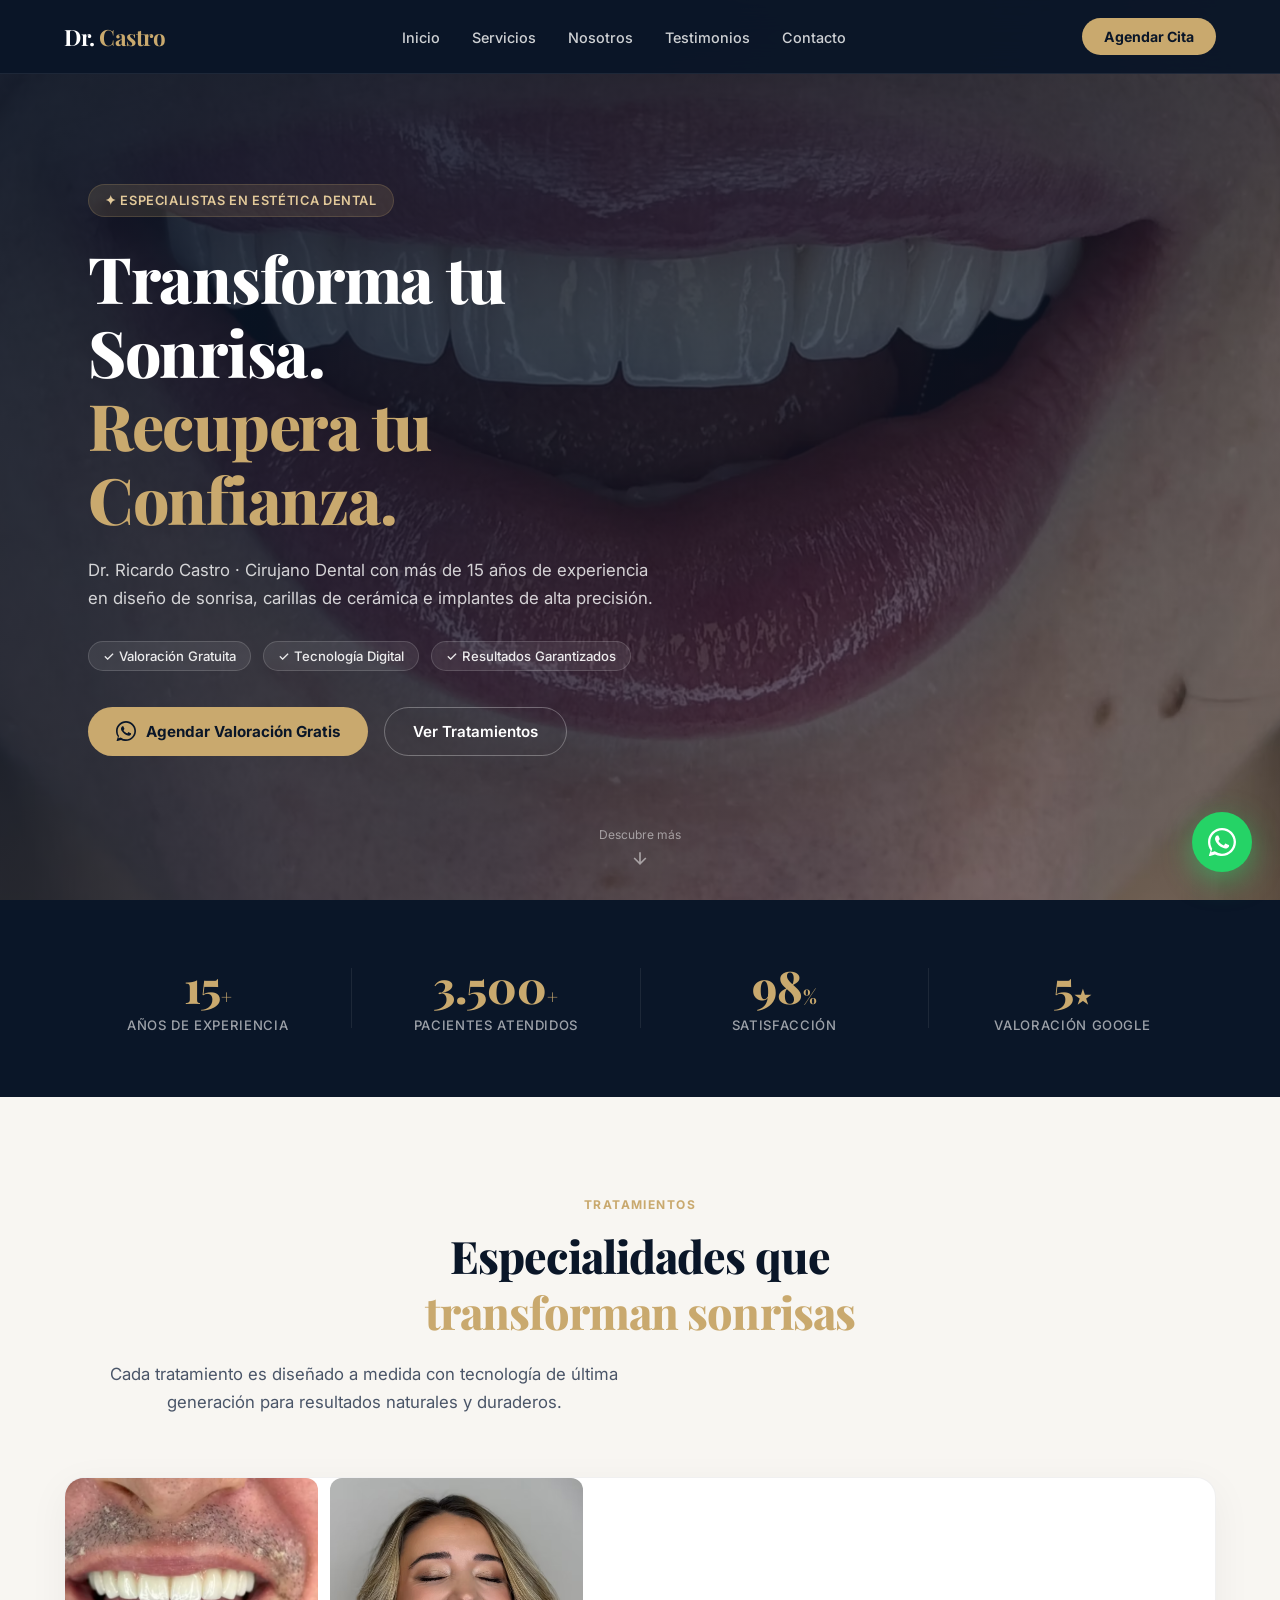
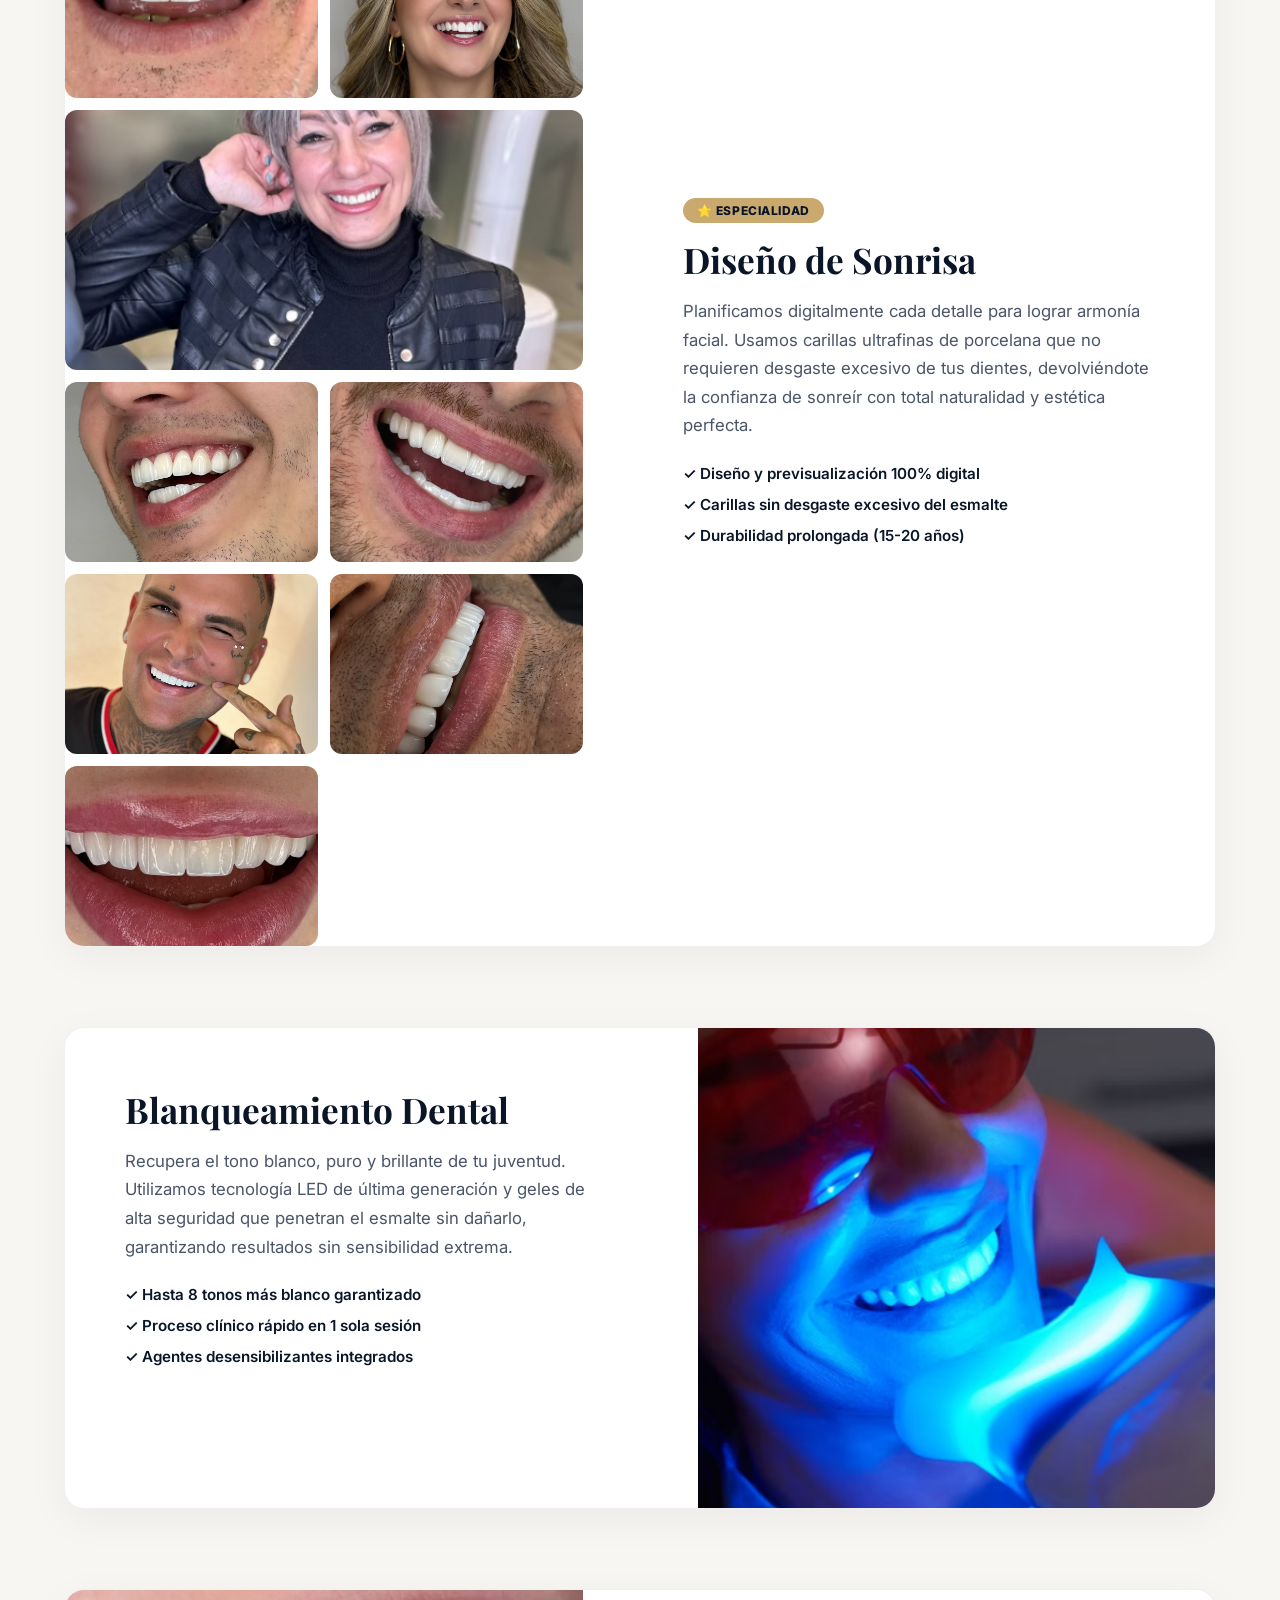
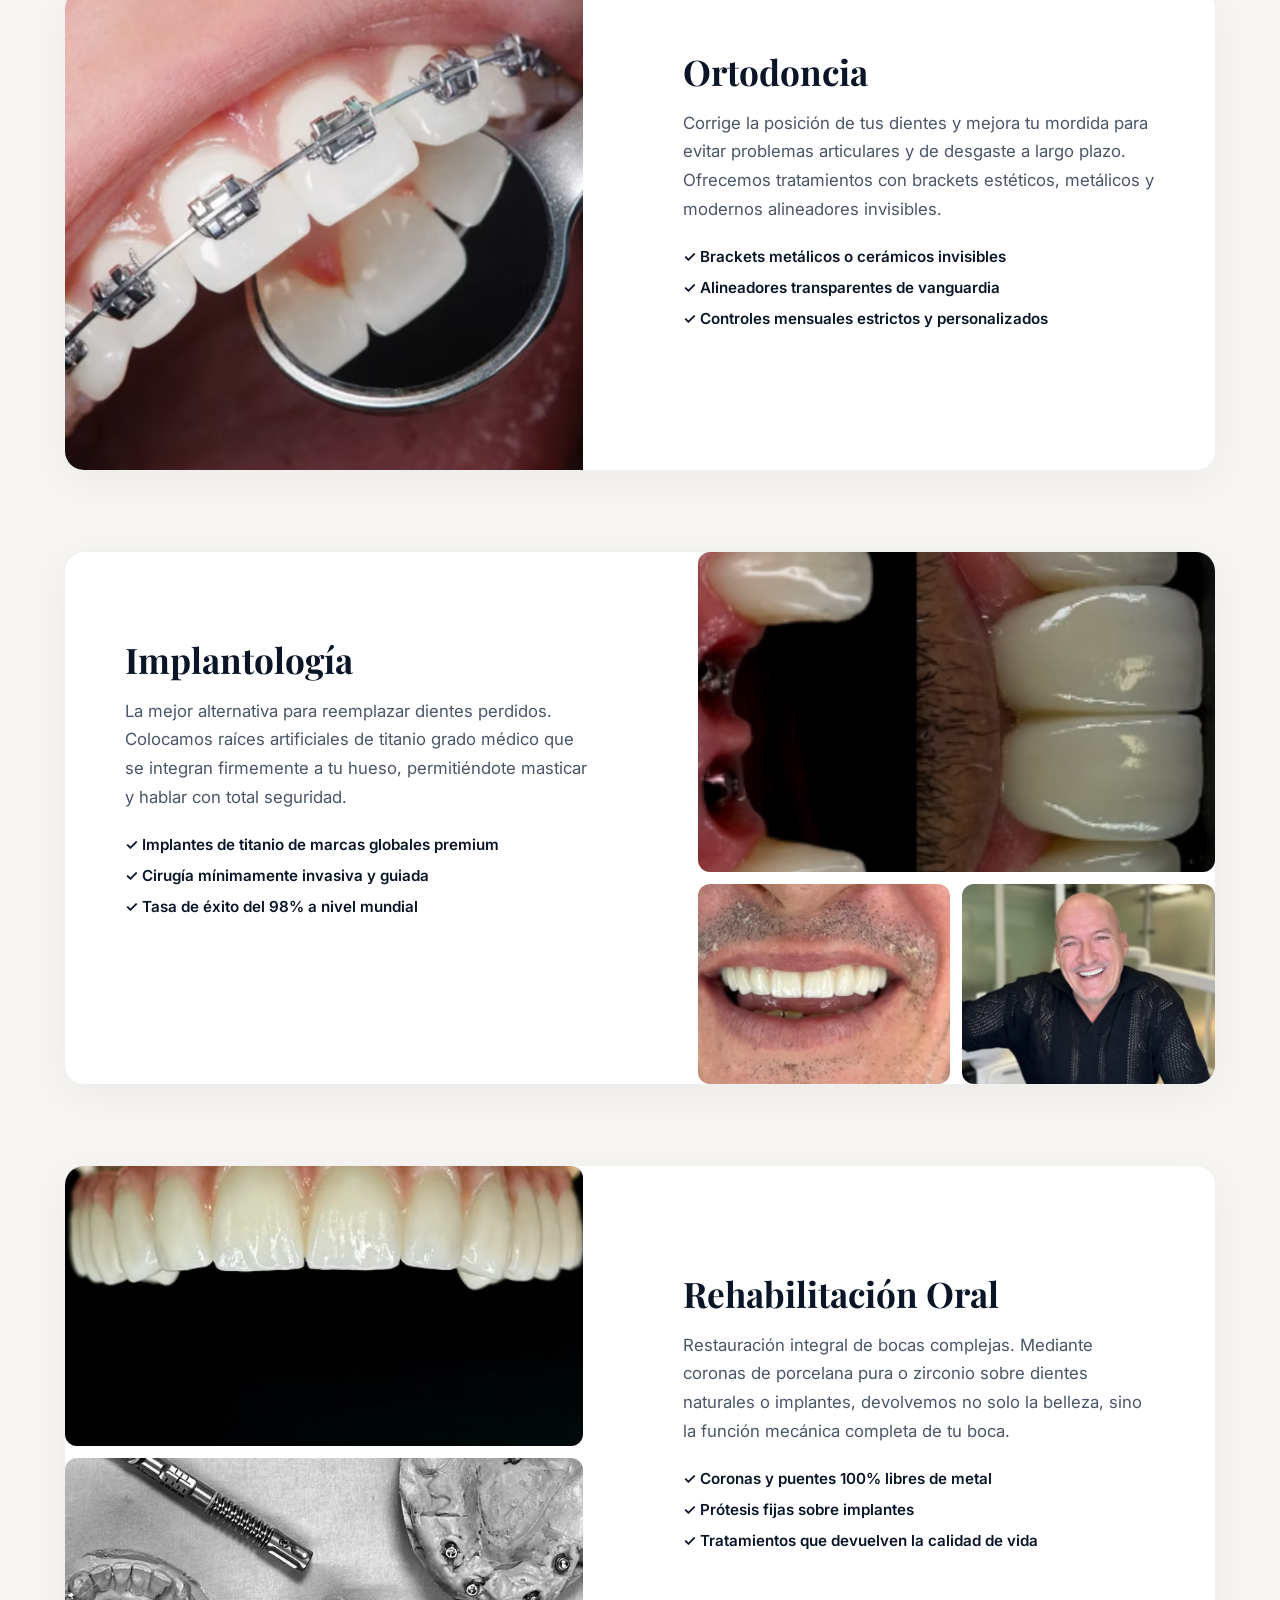
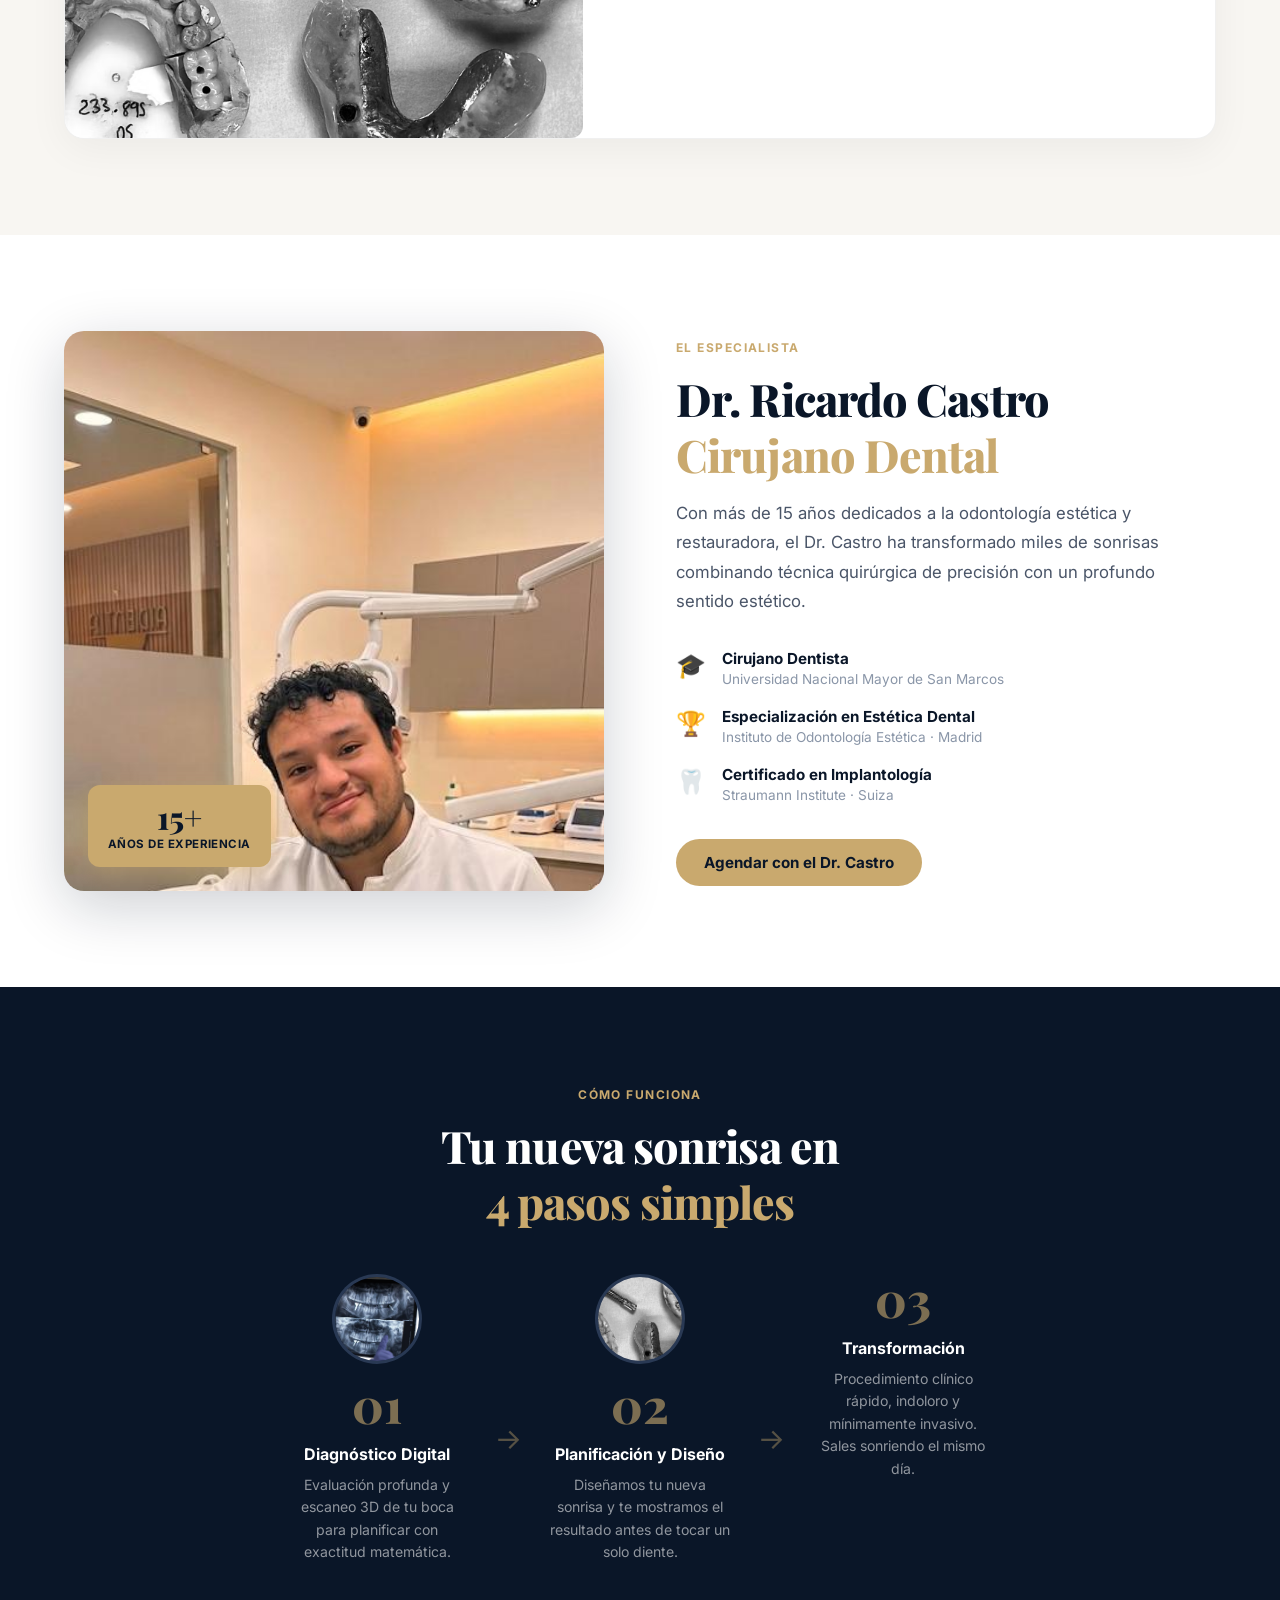
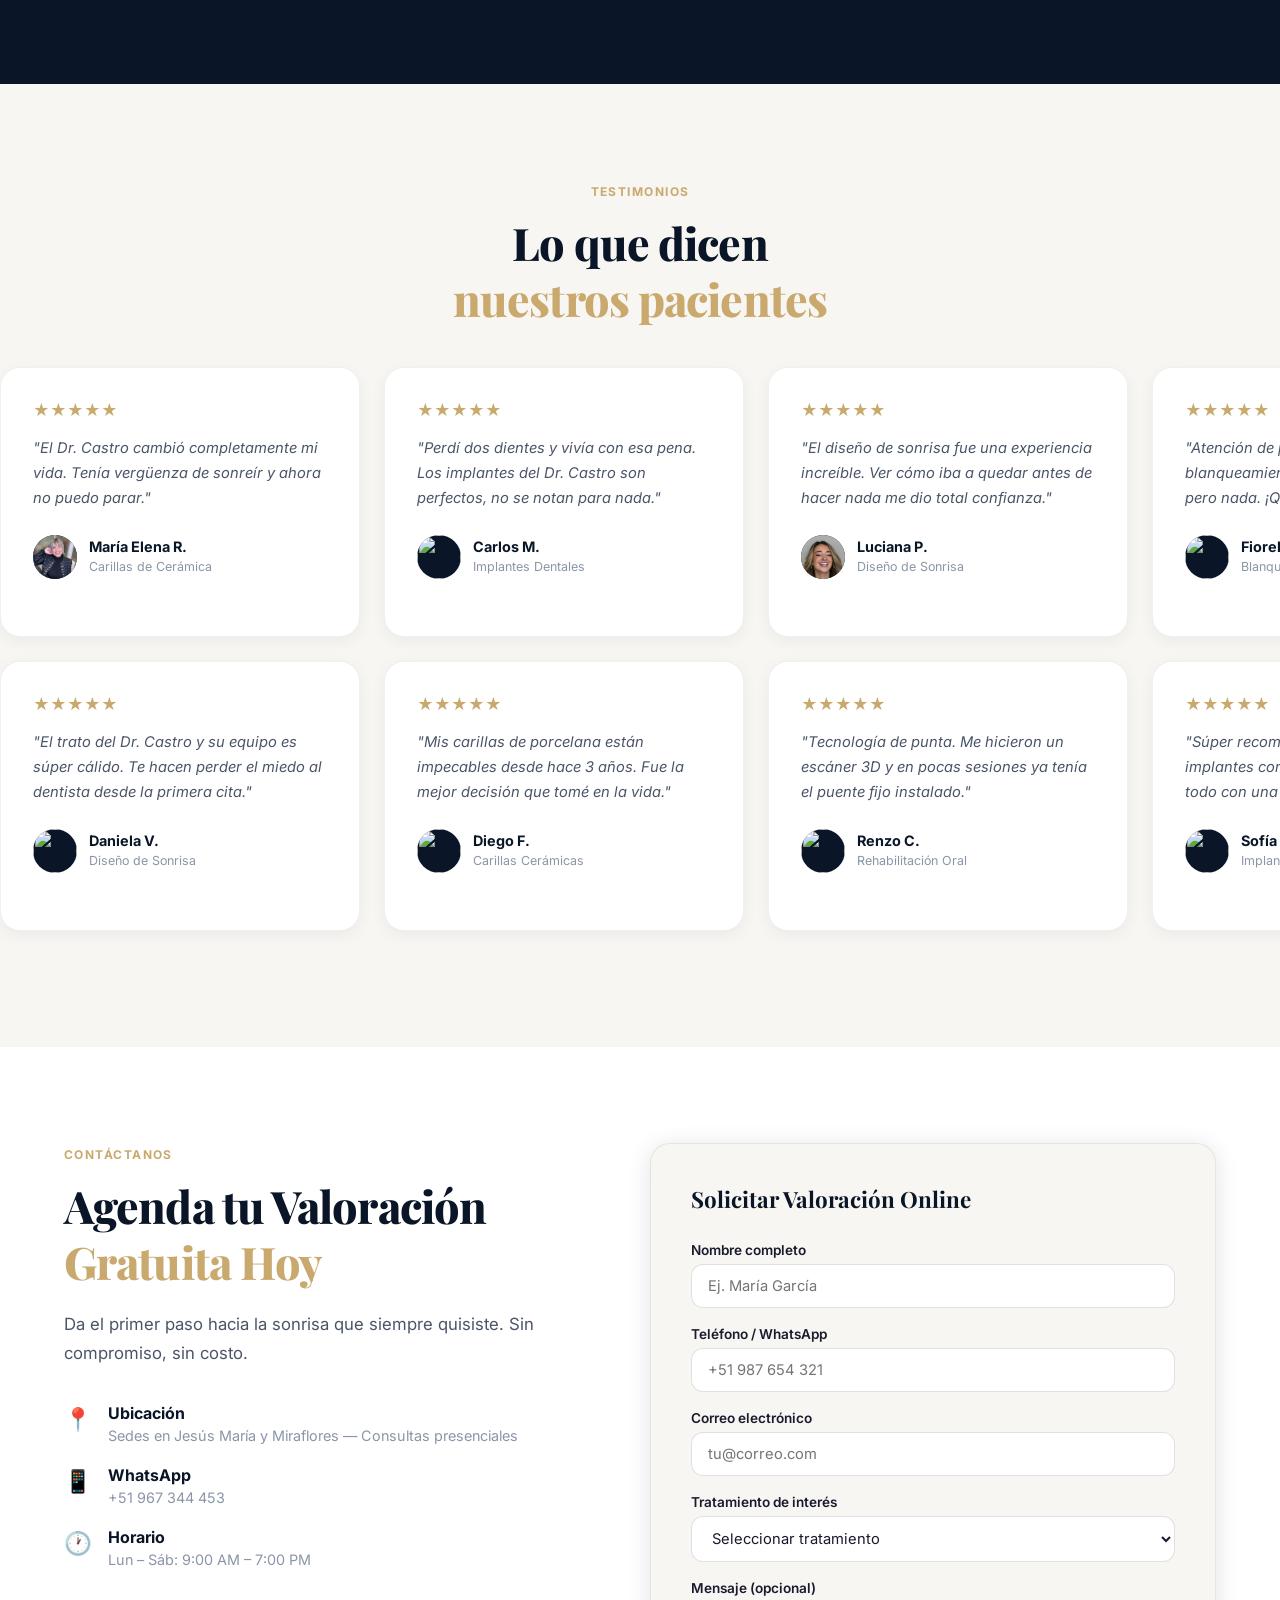
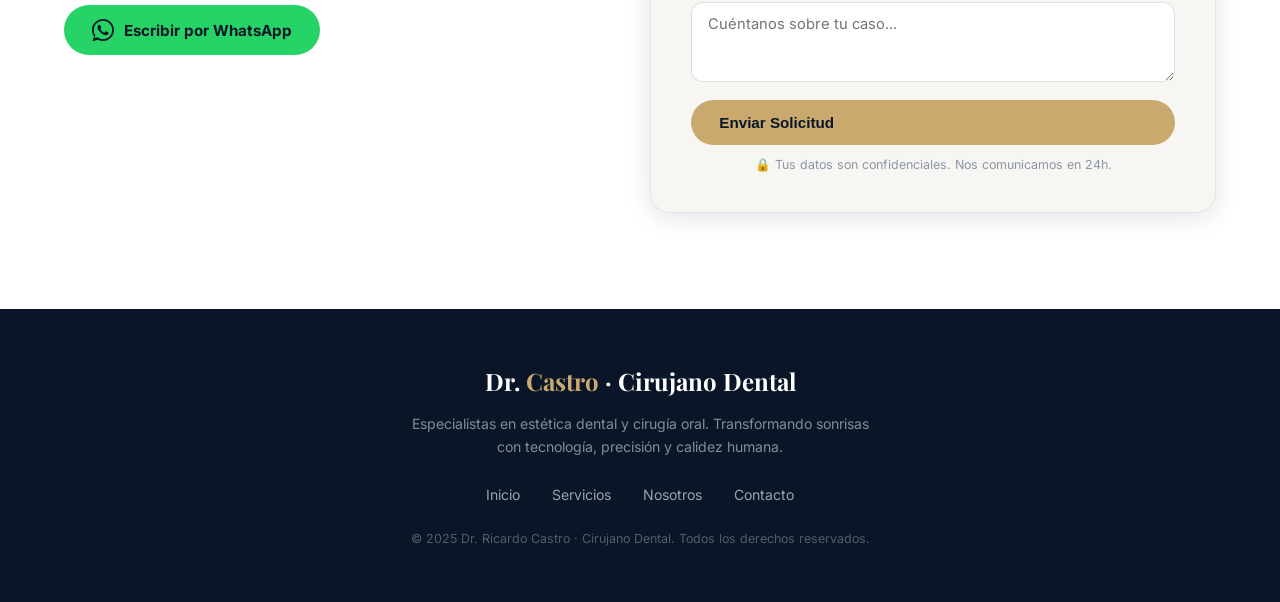
==== commit 3bd56d00: "feat: galerias de servicios marquee 20 testimonios reales y optimizacion movil" ====
--- a/index.html
+++ b/index.html
@@ -103,8 +103,15 @@
         
         <!-- Bloque 1: Diseño de Sonrisa -->
         <div class="service-block">
-          <div class="sb-image">
+          <div class="sb-gallery grid-ds">
             <img src="images/real_uploads/img5.png" alt="Diseño de Sonrisa" loading="lazy">
+            <img src="images/real_uploads/sd_1.png" alt="Caso de Éxito 1" loading="lazy">
+            <img src="images/real_uploads/sd_2.png" alt="Caso de Éxito 2" loading="lazy">
+            <img src="images/real_uploads/sd_3.png" alt="Caso de Éxito 3" loading="lazy">
+            <img src="images/real_uploads/sd_4.png" alt="Caso de Éxito 4" loading="lazy">
+            <img src="images/real_uploads/sd_5.png" alt="Caso de Éxito 5" loading="lazy">
+            <img src="images/real_uploads/sd_6.png" alt="Caso de Éxito 6" loading="lazy">
+            <img src="images/real_uploads/sd_7.png" alt="Caso de Éxito 7" loading="lazy">
           </div>
           <div class="sb-content">
             <div class="sb-tag">⭐ Especialidad</div>
@@ -155,8 +162,10 @@
 
         <!-- Bloque 4: Implantología -->
         <div class="service-block reverse">
-          <div class="sb-image">
+          <div class="sb-gallery grid-implantes">
             <img src="images/real_uploads/img8.png" alt="Implantología" loading="lazy">
+            <img src="images/real_uploads/impl_1.png" alt="Caso de Implantes 1" loading="lazy">
+            <img src="images/real_uploads/impl_2.png" alt="Caso de Implantes 2" loading="lazy">
           </div>
           <div class="sb-content">
             <h3 class="sb-title">Implantología</h3>
@@ -172,8 +181,9 @@
 
         <!-- Bloque 5: Rehabilitación Oral -->
         <div class="service-block">
-          <div class="sb-image">
+          <div class="sb-gallery grid-rehab">
             <img src="images/real_uploads/img7.png" alt="Rehabilitación Oral" loading="lazy">
+            <img src="images/real_uploads/rehab_1.png" alt="Caso de Rehabilitación" loading="lazy">
           </div>
           <div class="sb-content">
             <h3 class="sb-title">Rehabilitación Oral</h3>
@@ -266,45 +276,63 @@
     </div>
   </section>
 
-  <!-- TESTIMONIOS -->
-  <section class="section testimonios-section" id="testimonios">
+  <!-- TESTIMONIOS (MARQUEE INFINITO) -->
+  <section class="section testimonios-section" id="testimonios" style="overflow:hidden;">
     <div class="container">
       <div class="section-label">TESTIMONIOS</div>
       <h2 class="section-title">Lo que dicen<br><em>nuestros pacientes</em></h2>
-      <div class="testimonios-grid">
-        <div class="testimonio-card">
-          <div class="testimonio-stars">★★★★★</div>
-          <p>"El Dr. Castro cambió completamente mi vida. Tenía vergüenza de sonreír y ahora no puedo parar. Las carillas quedaron increíblemente naturales."</p>
-          <div class="testimonio-author">
-            <div class="testimonio-avatar"><img src="images/real_uploads/img1.png" alt="Paciente" style="width:100%; height:100%; border-radius:50%; object-fit:cover;"></div>
-            <div>
-              <strong>María Elena R.</strong>
-              <span>Carillas de Cerámica</span>
-            </div>
-          </div>
-        </div>
-        <div class="testimonio-card featured">
-          <div class="testimonio-stars">★★★★★</div>
-          <p>"Perdí dos dientes y vivía con esa pena. Los implantes del Dr. Castro son perfectos, no se notan para nada. El proceso fue más fácil de lo que imaginaba."</p>
-          <div class="testimonio-author">
-            <div class="testimonio-avatar">C</div>
-            <div>
-              <strong>Carlos M.</strong>
-              <span>Implantes Dentales</span>
-            </div>
-          </div>
-        </div>
-        <div class="testimonio-card">
-          <div class="testimonio-stars">★★★★★</div>
-          <p>"El diseño de sonrisa fue una experiencia increíble. Ver cómo iba a quedar antes de hacer nada me dio total confianza. 100% recomendado."</p>
-          <div class="testimonio-author">
-            <div class="testimonio-avatar"><img src="images/real_uploads/img11.png" alt="Paciente Diseño de Sonrisa" style="width:100%; height:100%; border-radius:50%; object-fit:cover;"></div>
-            <div>
-              <strong>Luciana P.</strong>
-              <span>Diseño de Sonrisa</span>
-            </div>
-          </div>
-        </div>
+    </div>
+    <div class="marquee-wrapper">
+      <div class="marquee">
+        <!-- 10 TESTIMONIOS MARQUEE 1 -->
+        <div class="testimonio-card"><div class="testimonio-stars">★★★★★</div><p>"El Dr. Castro cambió completamente mi vida. Tenía vergüenza de sonreír y ahora no puedo parar."</p><div class="testimonio-author"><div class="testimonio-avatar"><img src="images/real_uploads/img1.png" style="width:100%; height:100%; border-radius:50%; object-fit:cover;"></div><div><strong>María Elena R.</strong><span>Carillas de Cerámica</span></div></div></div>
+        <div class="testimonio-card"><div class="testimonio-stars">★★★★★</div><p>"Perdí dos dientes y vivía con esa pena. Los implantes del Dr. Castro son perfectos, no se notan para nada."</p><div class="testimonio-author"><div class="testimonio-avatar"><img src="https://randomuser.me/api/portraits/men/32.jpg" style="width:100%; height:100%; border-radius:50%; object-fit:cover;"></div><div><strong>Carlos M.</strong><span>Implantes Dentales</span></div></div></div>
+        <div class="testimonio-card"><div class="testimonio-stars">★★★★★</div><p>"El diseño de sonrisa fue una experiencia increíble. Ver cómo iba a quedar antes de hacer nada me dio total confianza."</p><div class="testimonio-author"><div class="testimonio-avatar"><img src="images/real_uploads/img11.png" style="width:100%; height:100%; border-radius:50%; object-fit:cover;"></div><div><strong>Luciana P.</strong><span>Diseño de Sonrisa</span></div></div></div>
+        <div class="testimonio-card"><div class="testimonio-stars">★★★★★</div><p>"Atención de primera. Pensé que el blanqueamiento me daría sensibilidad, pero nada. ¡Quedó súper natural!"</p><div class="testimonio-author"><div class="testimonio-avatar"><img src="https://randomuser.me/api/portraits/women/44.jpg" style="width:100%; height:100%; border-radius:50%; object-fit:cover;"></div><div><strong>Fiorella M.</strong><span>Blanqueamiento Dental</span></div></div></div>
+        <div class="testimonio-card"><div class="testimonio-stars">★★★★★</div><p>"La ortodoncia fue un éxito. En año y medio tenía la sonrisa que siempre soñé. Lo recomiendo al 100%."</p><div class="testimonio-author"><div class="testimonio-avatar"><img src="https://randomuser.me/api/portraits/women/68.jpg" style="width:100%; height:100%; border-radius:50%; object-fit:cover;"></div><div><strong>Camila S.</strong><span>Ortodoncia Invisible</span></div></div></div>
+        <div class="testimonio-card"><div class="testimonio-stars">★★★★★</div><p>"Un equipo de profesionales excepcionales. Me hice rehabilitación oral completa y el resultado superó todo."</p><div class="testimonio-author"><div class="testimonio-avatar"><img src="https://randomuser.me/api/portraits/men/46.jpg" style="width:100%; height:100%; border-radius:50%; object-fit:cover;"></div><div><strong>Luis A.</strong><span>Rehabilitación Oral</span></div></div></div>
+        <div class="testimonio-card"><div class="testimonio-stars">★★★★★</div><p>"Mis nuevas coronas se ven idénticas a mis dientes naturales. Estoy fascinada con el nivel de detalle."</p><div class="testimonio-author"><div class="testimonio-avatar"><img src="https://randomuser.me/api/portraits/women/24.jpg" style="width:100%; height:100%; border-radius:50%; object-fit:cover;"></div><div><strong>Valeria G.</strong><span>Coronas de Porcelana</span></div></div></div>
+        <div class="testimonio-card"><div class="testimonio-stars">★★★★★</div><p>"La cirugía de implantes no dolió en absoluto. Me sentí súper seguro en sus manos durante todo el proceso."</p><div class="testimonio-author"><div class="testimonio-avatar"><img src="https://randomuser.me/api/portraits/men/22.jpg" style="width:100%; height:100%; border-radius:50%; object-fit:cover;"></div><div><strong>Jorge R.</strong><span>Implantología</span></div></div></div>
+        <div class="testimonio-card"><div class="testimonio-stars">★★★★★</div><p>"Increíble el cambio. El diseño de sonrisa me rejuveneció 10 años, la mejor inversión que he hecho."</p><div class="testimonio-author"><div class="testimonio-avatar"><img src="https://randomuser.me/api/portraits/women/12.jpg" style="width:100%; height:100%; border-radius:50%; object-fit:cover;"></div><div><strong>Andrea C.</strong><span>Diseño de Sonrisa</span></div></div></div>
+        <div class="testimonio-card"><div class="testimonio-stars">★★★★★</div><p>"Nunca había tenido una limpieza y diagnóstico tan profundos. Muy profesionales en cada explicación."</p><div class="testimonio-author"><div class="testimonio-avatar"><img src="https://randomuser.me/api/portraits/women/33.jpg" style="width:100%; height:100%; border-radius:50%; object-fit:cover;"></div><div><strong>Gabriela T.</strong><span>Evaluación Integral</span></div></div></div>
+        
+        <!-- Duplicado para efecto infinito -->
+        <div class="testimonio-card"><div class="testimonio-stars">★★★★★</div><p>"El Dr. Castro cambió completamente mi vida. Tenía vergüenza de sonreír y ahora no puedo parar."</p><div class="testimonio-author"><div class="testimonio-avatar"><img src="images/real_uploads/img1.png" style="width:100%; height:100%; border-radius:50%; object-fit:cover;"></div><div><strong>María Elena R.</strong><span>Carillas de Cerámica</span></div></div></div>
+        <div class="testimonio-card"><div class="testimonio-stars">★★★★★</div><p>"Perdí dos dientes y vivía con esa pena. Los implantes del Dr. Castro son perfectos, no se notan para nada."</p><div class="testimonio-author"><div class="testimonio-avatar"><img src="https://randomuser.me/api/portraits/men/32.jpg" style="width:100%; height:100%; border-radius:50%; object-fit:cover;"></div><div><strong>Carlos M.</strong><span>Implantes Dentales</span></div></div></div>
+        <div class="testimonio-card"><div class="testimonio-stars">★★★★★</div><p>"El diseño de sonrisa fue una experiencia increíble. Ver cómo iba a quedar antes de hacer nada me dio total confianza."</p><div class="testimonio-author"><div class="testimonio-avatar"><img src="images/real_uploads/img11.png" style="width:100%; height:100%; border-radius:50%; object-fit:cover;"></div><div><strong>Luciana P.</strong><span>Diseño de Sonrisa</span></div></div></div>
+        <div class="testimonio-card"><div class="testimonio-stars">★★★★★</div><p>"Atención de primera. Pensé que el blanqueamiento me daría sensibilidad, pero nada. ¡Quedó súper natural!"</p><div class="testimonio-author"><div class="testimonio-avatar"><img src="https://randomuser.me/api/portraits/women/44.jpg" style="width:100%; height:100%; border-radius:50%; object-fit:cover;"></div><div><strong>Fiorella M.</strong><span>Blanqueamiento Dental</span></div></div></div>
+        <div class="testimonio-card"><div class="testimonio-stars">★★★★★</div><p>"La ortodoncia fue un éxito. En año y medio tenía la sonrisa que siempre soñé. Lo recomiendo al 100%."</p><div class="testimonio-author"><div class="testimonio-avatar"><img src="https://randomuser.me/api/portraits/women/68.jpg" style="width:100%; height:100%; border-radius:50%; object-fit:cover;"></div><div><strong>Camila S.</strong><span>Ortodoncia Invisible</span></div></div></div>
+        <div class="testimonio-card"><div class="testimonio-stars">★★★★★</div><p>"Un equipo de profesionales excepcionales. Me hice rehabilitación oral completa y el resultado superó todo."</p><div class="testimonio-author"><div class="testimonio-avatar"><img src="https://randomuser.me/api/portraits/men/46.jpg" style="width:100%; height:100%; border-radius:50%; object-fit:cover;"></div><div><strong>Luis A.</strong><span>Rehabilitación Oral</span></div></div></div>
+        <div class="testimonio-card"><div class="testimonio-stars">★★★★★</div><p>"Mis nuevas coronas se ven idénticas a mis dientes naturales. Estoy fascinada con el nivel de detalle."</p><div class="testimonio-author"><div class="testimonio-avatar"><img src="https://randomuser.me/api/portraits/women/24.jpg" style="width:100%; height:100%; border-radius:50%; object-fit:cover;"></div><div><strong>Valeria G.</strong><span>Coronas de Porcelana</span></div></div></div>
+        <div class="testimonio-card"><div class="testimonio-stars">★★★★★</div><p>"La cirugía de implantes no dolió en absoluto. Me sentí súper seguro en sus manos durante todo el proceso."</p><div class="testimonio-author"><div class="testimonio-avatar"><img src="https://randomuser.me/api/portraits/men/22.jpg" style="width:100%; height:100%; border-radius:50%; object-fit:cover;"></div><div><strong>Jorge R.</strong><span>Implantología</span></div></div></div>
+        <div class="testimonio-card"><div class="testimonio-stars">★★★★★</div><p>"Increíble el cambio. El diseño de sonrisa me rejuveneció 10 años, la mejor inversión que he hecho."</p><div class="testimonio-author"><div class="testimonio-avatar"><img src="https://randomuser.me/api/portraits/women/12.jpg" style="width:100%; height:100%; border-radius:50%; object-fit:cover;"></div><div><strong>Andrea C.</strong><span>Diseño de Sonrisa</span></div></div></div>
+        <div class="testimonio-card"><div class="testimonio-stars">★★★★★</div><p>"Nunca había tenido una limpieza y diagnóstico tan profundos. Muy profesionales en cada explicación."</p><div class="testimonio-author"><div class="testimonio-avatar"><img src="https://randomuser.me/api/portraits/women/33.jpg" style="width:100%; height:100%; border-radius:50%; object-fit:cover;"></div><div><strong>Gabriela T.</strong><span>Evaluación Integral</span></div></div></div>
+      </div>
+      
+      <!-- MARQUEE 2 (Reversa) -->
+      <div class="marquee marquee-reverse" style="margin-top:24px;">
+        <div class="testimonio-card"><div class="testimonio-stars">★★★★★</div><p>"El trato del Dr. Castro y su equipo es súper cálido. Te hacen perder el miedo al dentista desde la primera cita."</p><div class="testimonio-author"><div class="testimonio-avatar"><img src="https://randomuser.me/api/portraits/women/16.jpg" style="width:100%; height:100%; border-radius:50%; object-fit:cover;"></div><div><strong>Daniela V.</strong><span>Diseño de Sonrisa</span></div></div></div>
+        <div class="testimonio-card"><div class="testimonio-stars">★★★★★</div><p>"Mis carillas de porcelana están impecables desde hace 3 años. Fue la mejor decisión que tomé en la vida."</p><div class="testimonio-author"><div class="testimonio-avatar"><img src="https://randomuser.me/api/portraits/men/54.jpg" style="width:100%; height:100%; border-radius:50%; object-fit:cover;"></div><div><strong>Diego F.</strong><span>Carillas Cerámicas</span></div></div></div>
+        <div class="testimonio-card"><div class="testimonio-stars">★★★★★</div><p>"Tecnología de punta. Me hicieron un escáner 3D y en pocas sesiones ya tenía el puente fijo instalado."</p><div class="testimonio-author"><div class="testimonio-avatar"><img src="https://randomuser.me/api/portraits/men/33.jpg" style="width:100%; height:100%; border-radius:50%; object-fit:cover;"></div><div><strong>Renzo C.</strong><span>Rehabilitación Oral</span></div></div></div>
+        <div class="testimonio-card"><div class="testimonio-stars">★★★★★</div><p>"Súper recomendados, mi mamá se puso implantes completos y ahora come de todo con una felicidad increíble."</p><div class="testimonio-author"><div class="testimonio-avatar"><img src="https://randomuser.me/api/portraits/women/55.jpg" style="width:100%; height:100%; border-radius:50%; object-fit:cover;"></div><div><strong>Sofía B.</strong><span>Implantología Completa</span></div></div></div>
+        <div class="testimonio-card"><div class="testimonio-stars">★★★★★</div><p>"Impresionante nivel de detalle. El doctor es sumamente minucioso y eso se nota en los resultados finales."</p><div class="testimonio-author"><div class="testimonio-avatar"><img src="https://randomuser.me/api/portraits/women/62.jpg" style="width:100%; height:100%; border-radius:50%; object-fit:cover;"></div><div><strong>Rosa L.</strong><span>Diseño de Sonrisa</span></div></div></div>
+        <div class="testimonio-card"><div class="testimonio-stars">★★★★★</div><p>"Acudí por una emergencia estética y resolvieron mi problema rápidamente y con resultados súper naturales."</p><div class="testimonio-author"><div class="testimonio-avatar"><img src="https://randomuser.me/api/portraits/men/15.jpg" style="width:100%; height:100%; border-radius:50%; object-fit:cover;"></div><div><strong>Sebastian P.</strong><span>Emergencia Estética</span></div></div></div>
+        <div class="testimonio-card"><div class="testimonio-stars">★★★★★</div><p>"La atención post-operatoria es A1. Siempre están pendientes de tu evolución. Muy buen servicio al paciente."</p><div class="testimonio-author"><div class="testimonio-avatar"><img src="https://randomuser.me/api/portraits/women/71.jpg" style="width:100%; height:100%; border-radius:50%; object-fit:cover;"></div><div><strong>Carmen D.</strong><span>Cirugía Dental</span></div></div></div>
+        <div class="testimonio-card"><div class="testimonio-stars">★★★★★</div><p>"El diseño de sonrisa en resina que me hicieron quedó súper brillante. Estoy muy satisfecha con mi nueva imagen."</p><div class="testimonio-author"><div class="testimonio-avatar"><img src="https://randomuser.me/api/portraits/women/28.jpg" style="width:100%; height:100%; border-radius:50%; object-fit:cover;"></div><div><strong>Patricia F.</strong><span>Estética Dental</span></div></div></div>
+        <div class="testimonio-card"><div class="testimonio-stars">★★★★★</div><p>"Mi blanqueamiento LED funcionó de maravilla para mi boda. Mis dientes resaltaron en todas las fotos."</p><div class="testimonio-author"><div class="testimonio-avatar"><img src="https://randomuser.me/api/portraits/men/66.jpg" style="width:100%; height:100%; border-radius:50%; object-fit:cover;"></div><div><strong>Rodrigo V.</strong><span>Blanqueamiento LED</span></div></div></div>
+        <div class="testimonio-card"><div class="testimonio-stars">★★★★★</div><p>"Calidad que se nota a kilómetros. La clínica es moderna, segura y todos te tratan con mucho respeto y amabilidad."</p><div class="testimonio-author"><div class="testimonio-avatar"><img src="https://randomuser.me/api/portraits/women/19.jpg" style="width:100%; height:100%; border-radius:50%; object-fit:cover;"></div><div><strong>Milagros H.</strong><span>Ortodoncia</span></div></div></div>
+        
+        <!-- Duplicado para efecto infinito -->
+        <div class="testimonio-card"><div class="testimonio-stars">★★★★★</div><p>"El trato del Dr. Castro y su equipo es súper cálido. Te hacen perder el miedo al dentista desde la primera cita."</p><div class="testimonio-author"><div class="testimonio-avatar"><img src="https://randomuser.me/api/portraits/women/16.jpg" style="width:100%; height:100%; border-radius:50%; object-fit:cover;"></div><div><strong>Daniela V.</strong><span>Diseño de Sonrisa</span></div></div></div>
+        <div class="testimonio-card"><div class="testimonio-stars">★★★★★</div><p>"Mis carillas de porcelana están impecables desde hace 3 años. Fue la mejor decisión que tomé en la vida."</p><div class="testimonio-author"><div class="testimonio-avatar"><img src="https://randomuser.me/api/portraits/men/54.jpg" style="width:100%; height:100%; border-radius:50%; object-fit:cover;"></div><div><strong>Diego F.</strong><span>Carillas Cerámicas</span></div></div></div>
+        <div class="testimonio-card"><div class="testimonio-stars">★★★★★</div><p>"Tecnología de punta. Me hicieron un escáner 3D y en pocas sesiones ya tenía el puente fijo instalado."</p><div class="testimonio-author"><div class="testimonio-avatar"><img src="https://randomuser.me/api/portraits/men/33.jpg" style="width:100%; height:100%; border-radius:50%; object-fit:cover;"></div><div><strong>Renzo C.</strong><span>Rehabilitación Oral</span></div></div></div>
+        <div class="testimonio-card"><div class="testimonio-stars">★★★★★</div><p>"Súper recomendados, mi mamá se puso implantes completos y ahora come de todo con una felicidad increíble."</p><div class="testimonio-author"><div class="testimonio-avatar"><img src="https://randomuser.me/api/portraits/women/55.jpg" style="width:100%; height:100%; border-radius:50%; object-fit:cover;"></div><div><strong>Sofía B.</strong><span>Implantología Completa</span></div></div></div>
+        <div class="testimonio-card"><div class="testimonio-stars">★★★★★</div><p>"Impresionante nivel de detalle. El doctor es sumamente minucioso y eso se nota en los resultados finales."</p><div class="testimonio-author"><div class="testimonio-avatar"><img src="https://randomuser.me/api/portraits/women/62.jpg" style="width:100%; height:100%; border-radius:50%; object-fit:cover;"></div><div><strong>Rosa L.</strong><span>Diseño de Sonrisa</span></div></div></div>
+        <div class="testimonio-card"><div class="testimonio-stars">★★★★★</div><p>"Acudí por una emergencia estética y resolvieron mi problema rápidamente y con resultados súper naturales."</p><div class="testimonio-author"><div class="testimonio-avatar"><img src="https://randomuser.me/api/portraits/men/15.jpg" style="width:100%; height:100%; border-radius:50%; object-fit:cover;"></div><div><strong>Sebastian P.</strong><span>Emergencia Estética</span></div></div></div>
+        <div class="testimonio-card"><div class="testimonio-stars">★★★★★</div><p>"La atención post-operatoria es A1. Siempre están pendientes de tu evolución. Muy buen servicio al paciente."</p><div class="testimonio-author"><div class="testimonio-avatar"><img src="https://randomuser.me/api/portraits/women/71.jpg" style="width:100%; height:100%; border-radius:50%; object-fit:cover;"></div><div><strong>Carmen D.</strong><span>Cirugía Dental</span></div></div></div>
+        <div class="testimonio-card"><div class="testimonio-stars">★★★★★</div><p>"El diseño de sonrisa en resina que me hicieron quedó súper brillante. Estoy muy satisfecha con mi nueva imagen."</p><div class="testimonio-author"><div class="testimonio-avatar"><img src="https://randomuser.me/api/portraits/women/28.jpg" style="width:100%; height:100%; border-radius:50%; object-fit:cover;"></div><div><strong>Patricia F.</strong><span>Estética Dental</span></div></div></div>
+        <div class="testimonio-card"><div class="testimonio-stars">★★★★★</div><p>"Mi blanqueamiento LED funcionó de maravilla para mi boda. Mis dientes resaltaron en todas las fotos."</p><div class="testimonio-author"><div class="testimonio-avatar"><img src="https://randomuser.me/api/portraits/men/66.jpg" style="width:100%; height:100%; border-radius:50%; object-fit:cover;"></div><div><strong>Rodrigo V.</strong><span>Blanqueamiento LED</span></div></div></div>
+        <div class="testimonio-card"><div class="testimonio-stars">★★★★★</div><p>"Calidad que se nota a kilómetros. La clínica es moderna, segura y todos te tratan con mucho respeto y amabilidad."</p><div class="testimonio-author"><div class="testimonio-avatar"><img src="https://randomuser.me/api/portraits/women/19.jpg" style="width:100%; height:100%; border-radius:50%; object-fit:cover;"></div><div><strong>Milagros H.</strong><span>Ortodoncia</span></div></div></div>
       </div>
     </div>
   </section>
--- a/style.css
+++ b/style.css
@@ -470,7 +470,141 @@
   box-shadow: 0 8px 28px rgba(37,211,102,0.5);
   transition: var(--transition); animation: pulse-wa 2.5s infinite;
 }
-.floating-wa:hover { transform: scale(1.1); box-shadow: 0 12px 36px rgba(37,211,102,0.6); }
+.floating-wa:hover {
+  transform: scale(1.1) translateY(-5px);
+  box-shadow: 0 12px 24px rgba(37,211,102,0.5);
+}
+
+/* ══════════════════════════════
+   GALERÍAS DE SERVICIOS
+   ══════════════════════════════ */
+.sb-gallery {
+  flex: 1;
+  min-width: 45%;
+  display: grid;
+  gap: 12px;
+}
+.sb-gallery img {
+  width: 100%;
+  height: 200px;
+  object-fit: cover;
+  border-radius: 12px;
+  display: block;
+}
+/* Grid Diseño de Sonrisa */
+.sb-gallery.grid-ds {
+  grid-template-columns: repeat(2, 1fr);
+}
+.sb-gallery.grid-ds img:first-child,
+.sb-gallery.grid-ds img:nth-child(2) {
+  grid-column: span 1;
+  height: 220px;
+}
+.sb-gallery.grid-ds img:nth-child(3) {
+  grid-column: span 2;
+  height: 260px;
+}
+.sb-gallery.grid-ds img:nth-child(4),
+.sb-gallery.grid-ds img:nth-child(5),
+.sb-gallery.grid-ds img:nth-child(6),
+.sb-gallery.grid-ds img:nth-child(7),
+.sb-gallery.grid-ds img:nth-child(8) {
+  height: 180px;
+}
+
+/* Grid Implantología */
+.sb-gallery.grid-implantes {
+  grid-template-columns: repeat(2, 1fr);
+}
+.sb-gallery.grid-implantes img:first-child {
+  grid-column: span 2;
+  height: 320px;
+}
+
+/* Grid Rehab */
+.sb-gallery.grid-rehab {
+  grid-template-columns: 1fr;
+}
+.sb-gallery.grid-rehab img {
+  height: 280px;
+}
+
+/* ══════════════════════════════
+   MARQUEE INFINITO TESTIMONIOS
+   ══════════════════════════════ */
+.marquee-wrapper {
+  position: relative;
+  width: 100vw;
+  margin-left: calc(-50vw + 50%);
+  overflow: hidden;
+  padding: 20px 0;
+  display: flex;
+  flex-direction: column;
+}
+.marquee {
+  display: flex;
+  gap: 24px;
+  animation: scrollLeft 60s linear infinite;
+  width: max-content;
+}
+.marquee-reverse {
+  animation: scrollRight 60s linear infinite;
+}
+@keyframes scrollLeft {
+  0% { transform: translateX(0); }
+  100% { transform: translateX(-50%); }
+}
+@keyframes scrollRight {
+  0% { transform: translateX(-50%); }
+  100% { transform: translateX(0); }
+}
+.marquee .testimonio-card {
+  width: 360px;
+  flex-shrink: 0;
+  white-space: normal;
+  background: var(--white);
+  box-shadow: 0 4px 15px rgba(0,0,0,0.05);
+  margin-bottom: 0;
+  transform: none;
+}
+.marquee:hover,
+.marquee-reverse:hover {
+  animation-play-state: paused;
+}
+/* Ocultar el grid anterior de testimonios si existía */
+.testimonios-grid { display: none; }
+
+/* ══════════════════════════════
+   OPTIMIZACIÓN MÓVIL (MOBILE)
+   ══════════════════════════════ */
+@media (max-width: 900px) {
+  .sb-gallery {
+    min-width: 100%;
+  }
+  .sb-gallery.grid-ds img:nth-child(3) { height: 200px; }
+  .sb-gallery.grid-ds img:first-child,
+  .sb-gallery.grid-ds img:nth-child(2) { height: 160px; }
+  .sb-gallery.grid-ds img:nth-child(4),
+  .sb-gallery.grid-ds img:nth-child(5),
+  .sb-gallery.grid-ds img:nth-child(6),
+  .sb-gallery.grid-ds img:nth-child(7),
+  .sb-gallery.grid-ds img:nth-child(8) { height: 140px; }
+  
+  .sb-gallery.grid-implantes img:first-child { height: 240px; }
+  .sb-gallery.grid-implantes img { height: 160px; }
+  
+  .sb-gallery.grid-rehab img { height: 220px; }
+  
+  .marquee .testimonio-card { width: 300px; }
+}
+@media (max-width: 600px) {
+  .hero-title { font-size: 2.8rem; }
+  .hero-subtitle { font-size: 1.1rem; }
+  .sb-title { font-size: 1.8rem; }
+  .sb-content { padding: 30px 20px; }
+  .section-title { font-size: 2.2rem; }
+}
+
 @keyframes pulse-wa {
   0%,100% { box-shadow: 0 8px 28px rgba(37,211,102,0.5); }
   50% { box-shadow: 0 8px 40px rgba(37,211,102,0.8), 0 0 0 12px rgba(37,211,102,0.1); }
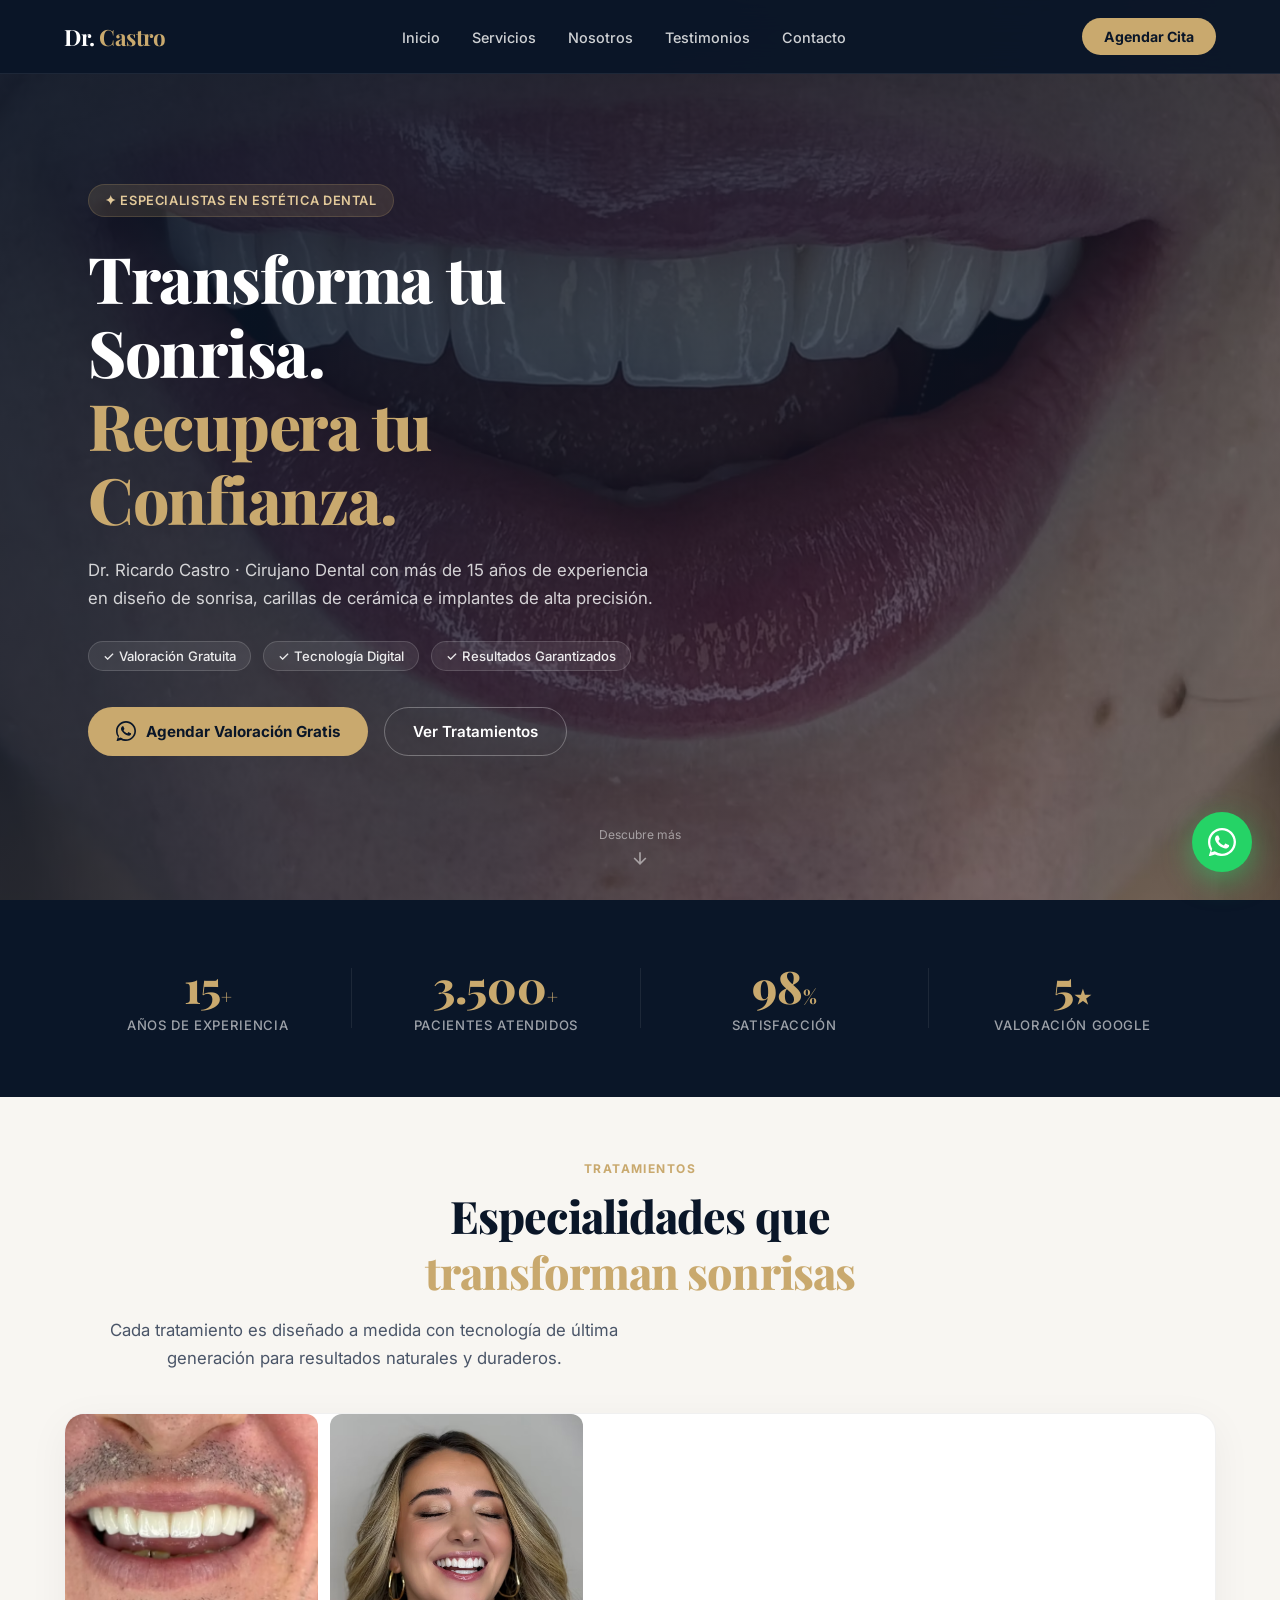
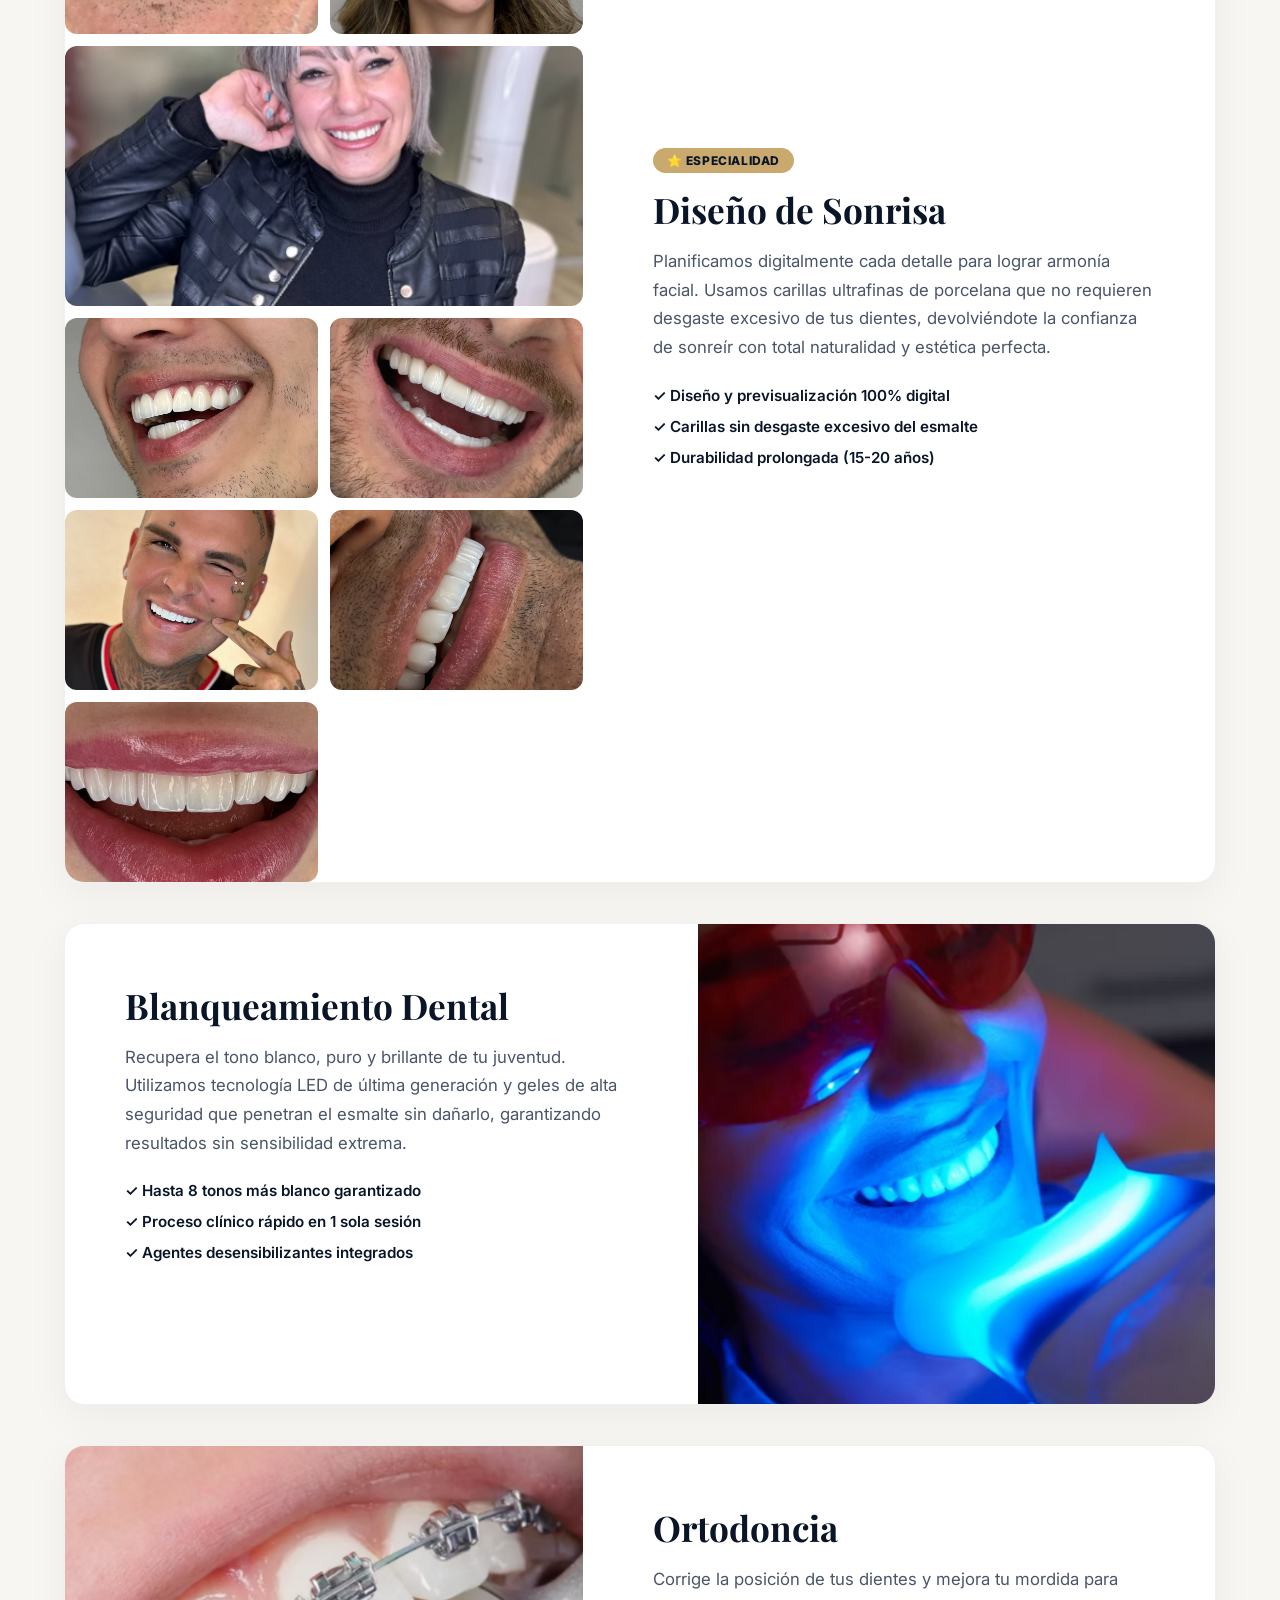
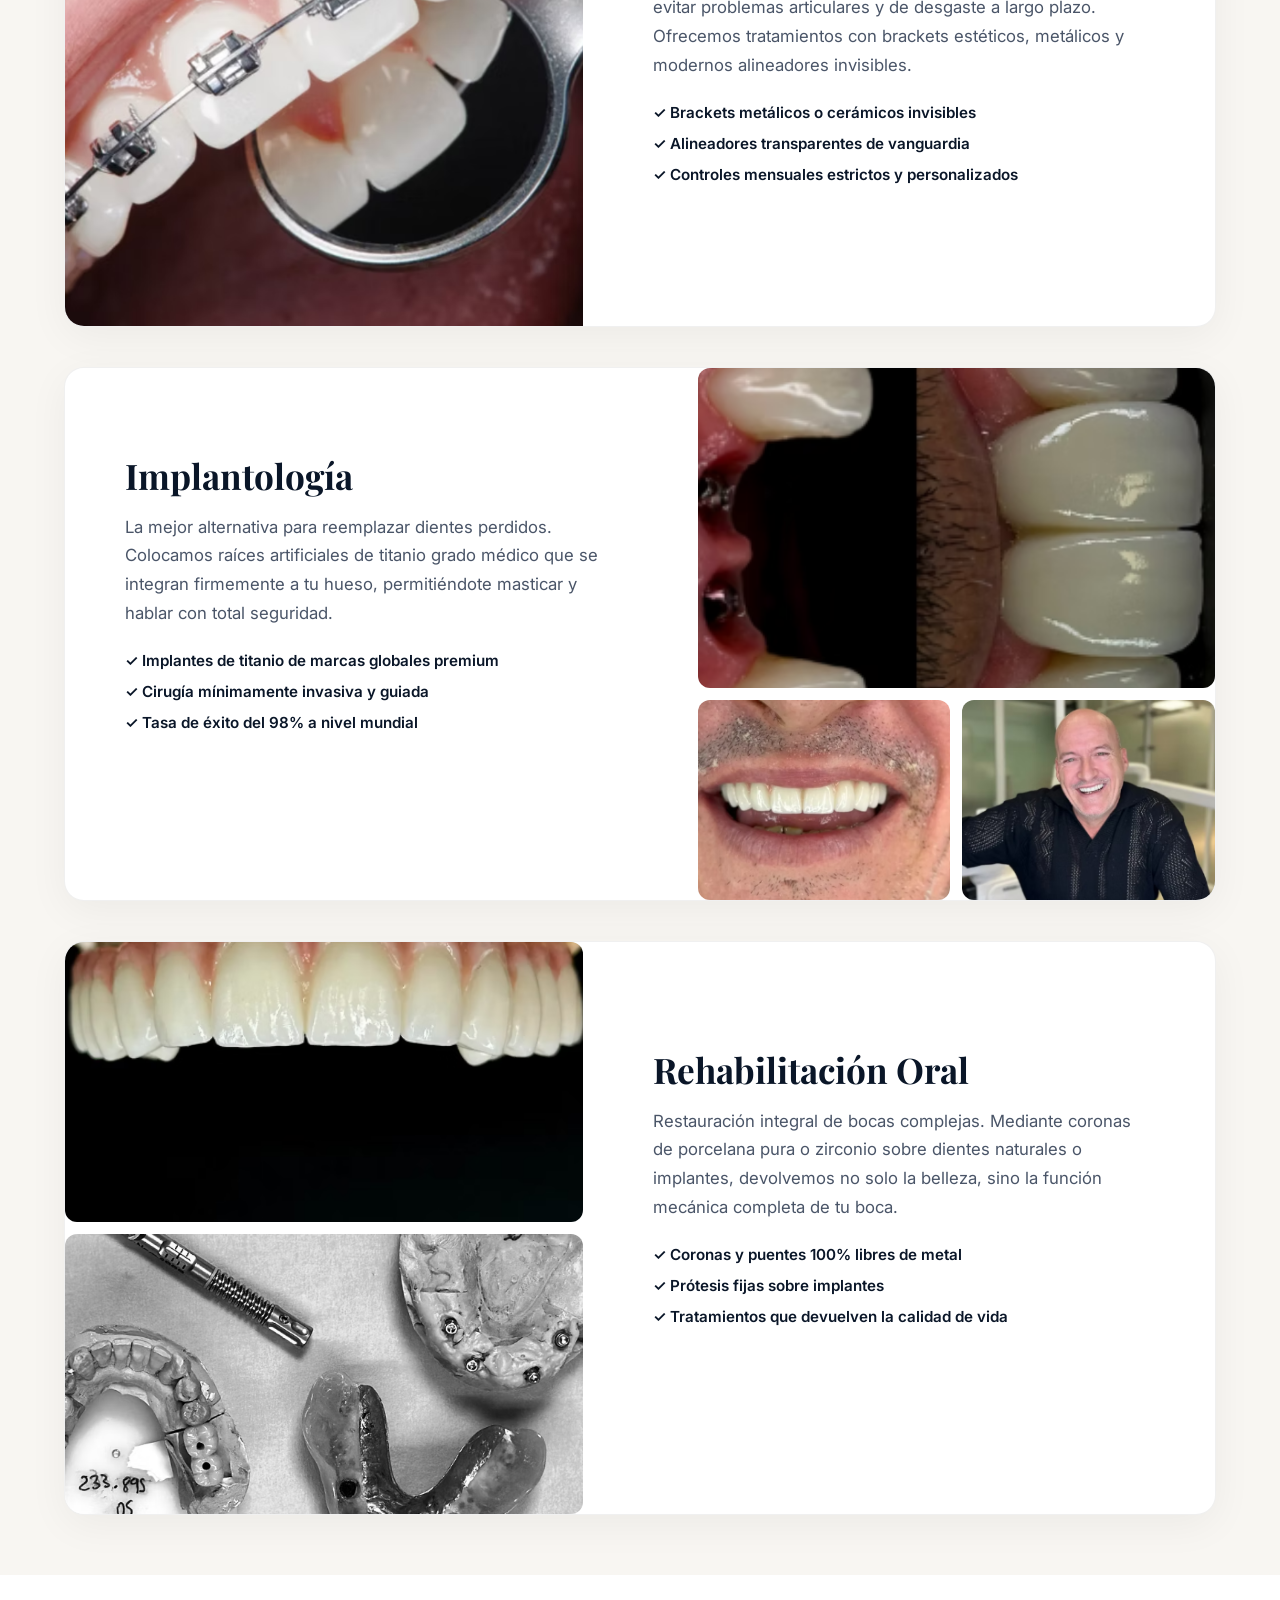
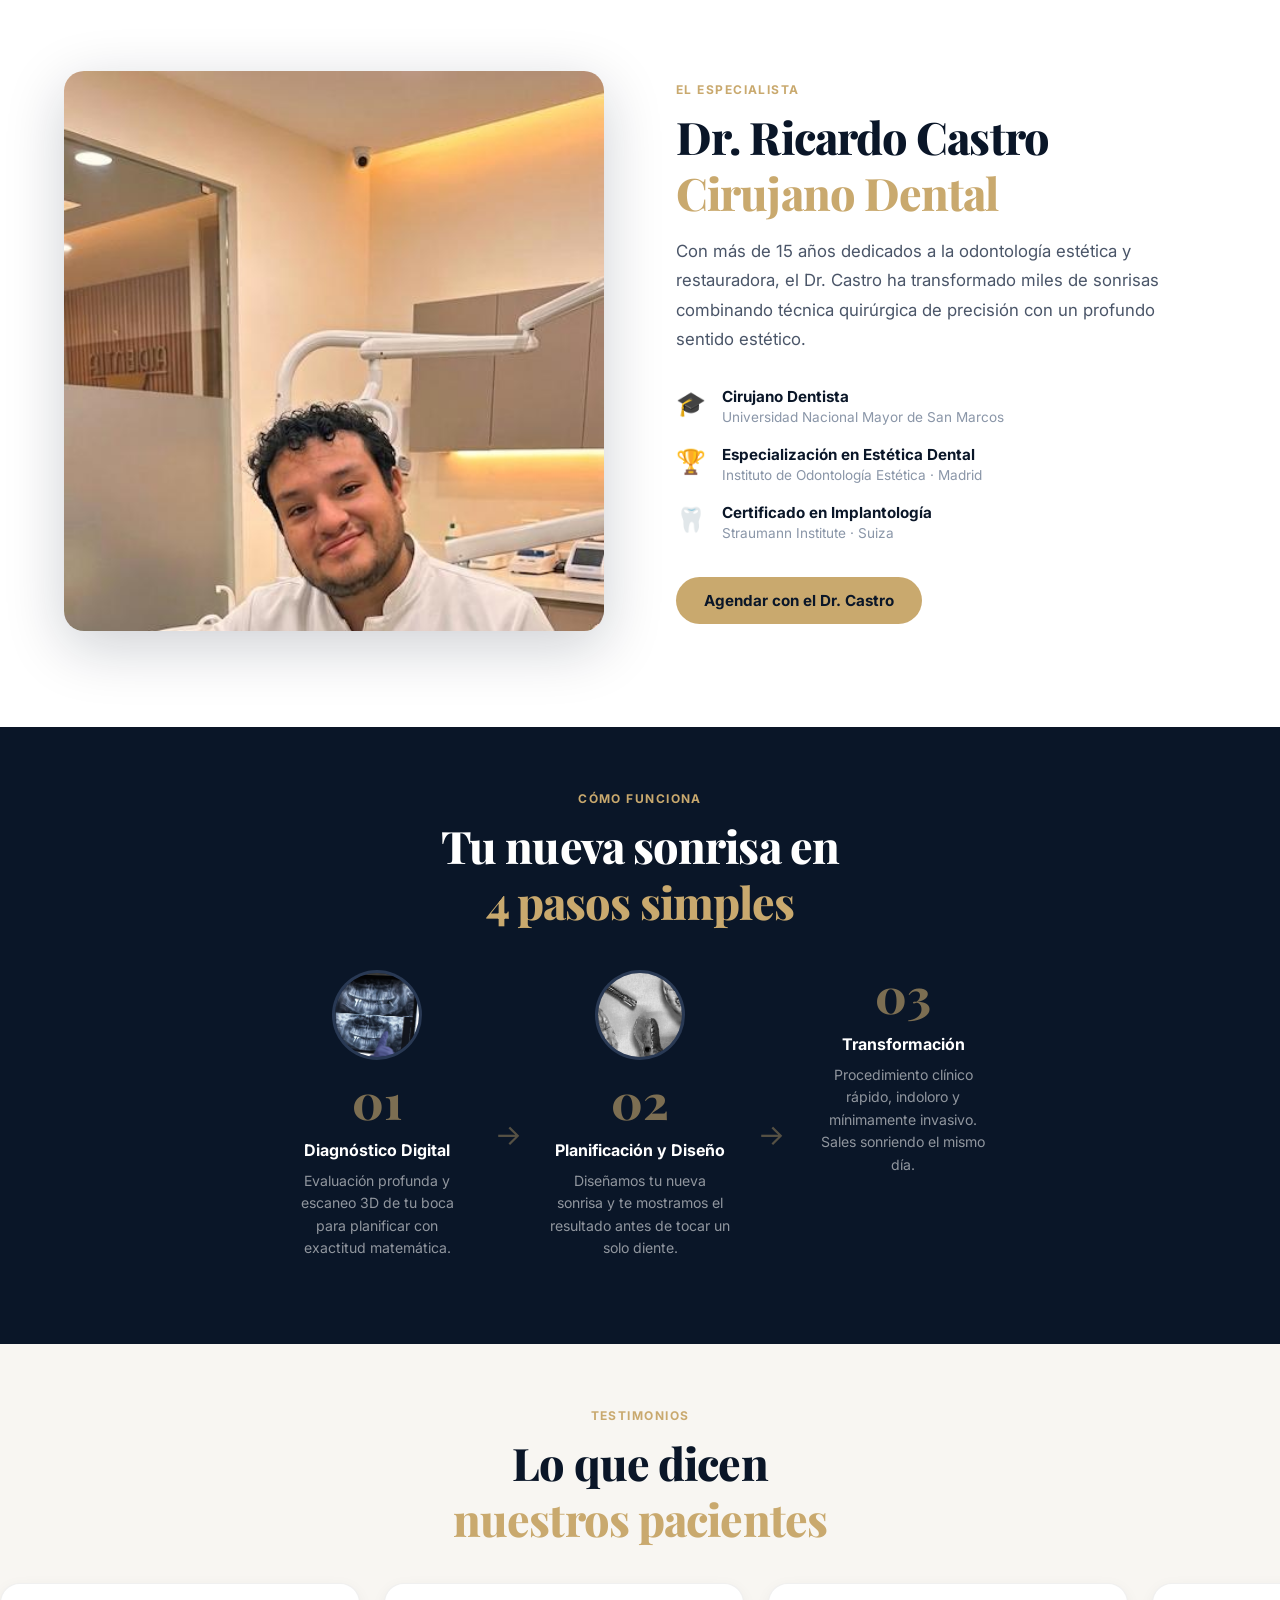
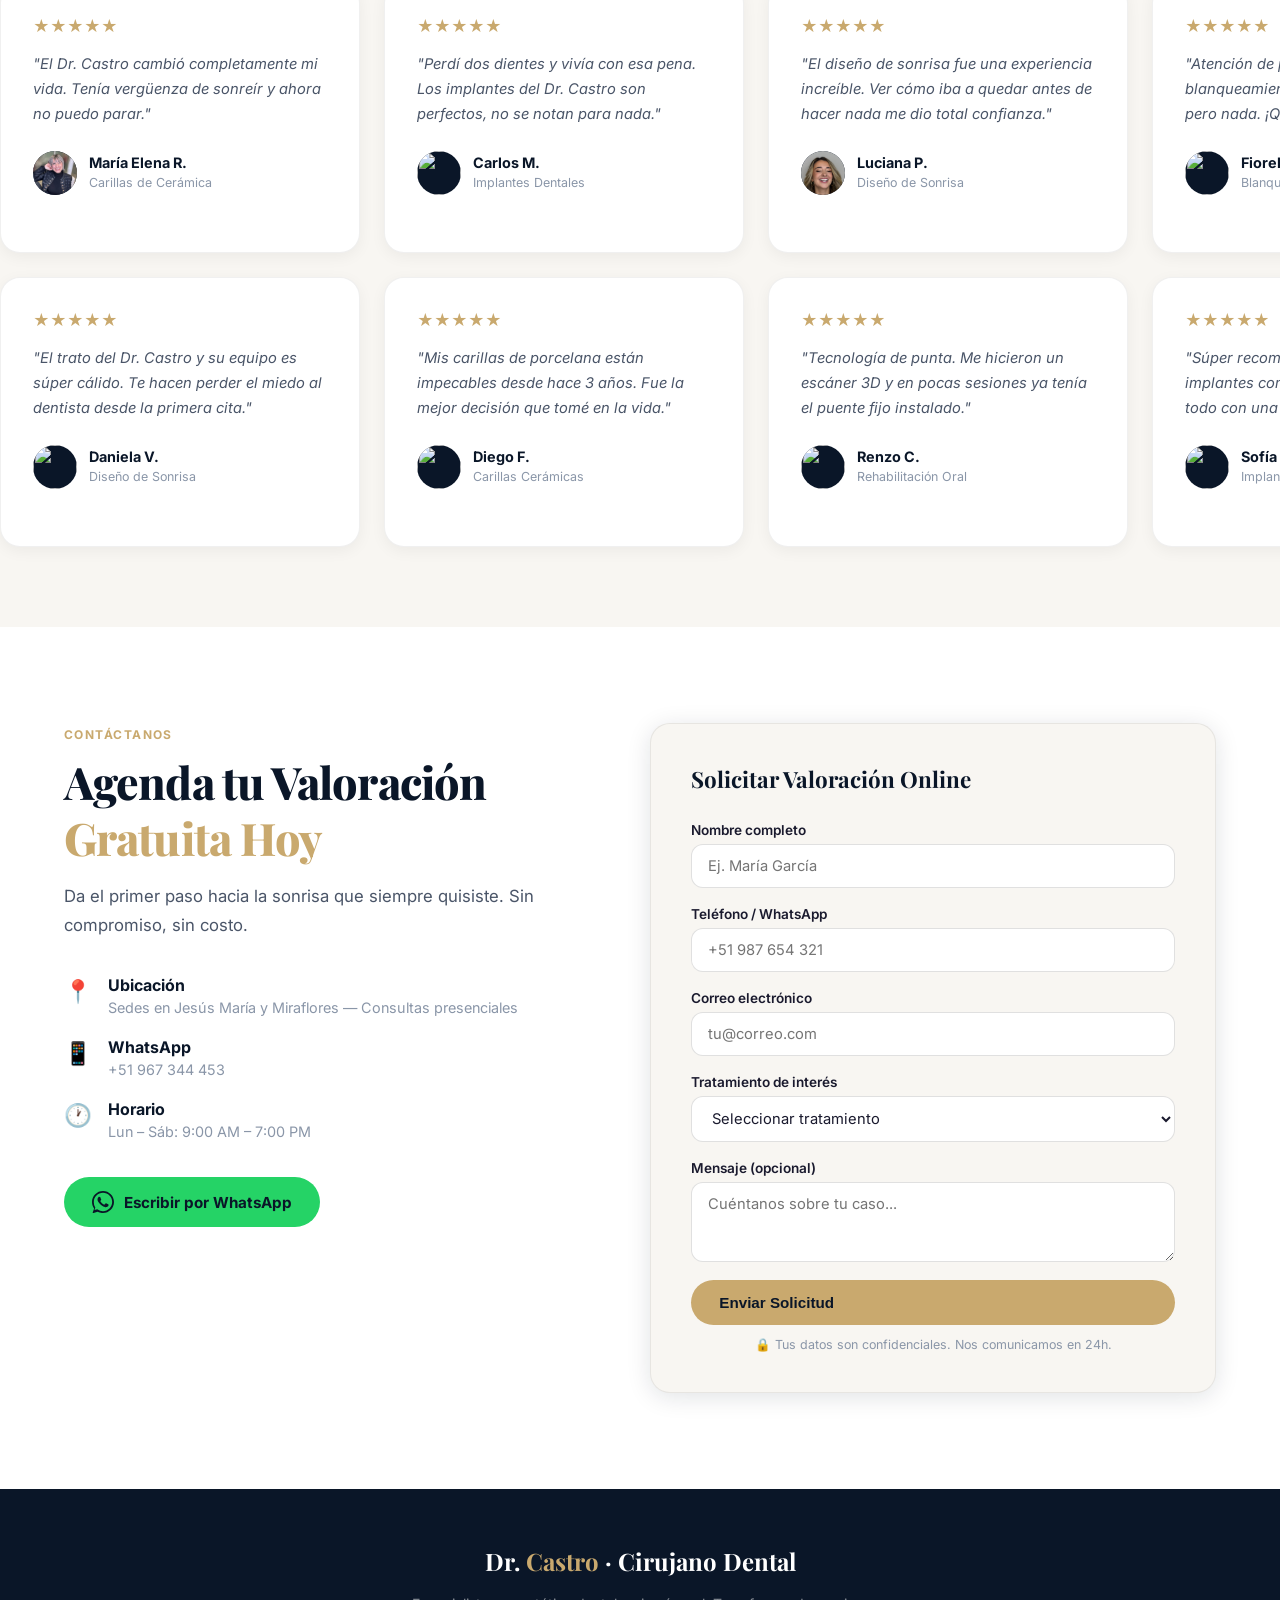
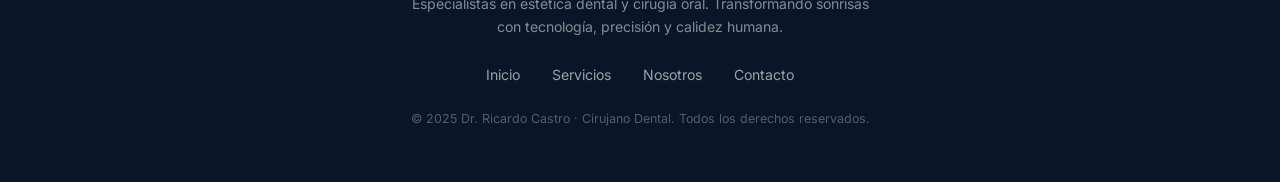
==== commit e9fb23eb: "style: reducir espacios entre secciones y quitar badge de años de experiencia" ====
--- a/index.html
+++ b/index.html
@@ -209,10 +209,6 @@
       <div class="about-img-col">
         <div class="about-img-wrap">
           <img src="images/real_uploads/doctor_nuevo.jpeg" alt="Dr. Ricardo Castro - Cirujano Dental">
-          <div class="about-img-badge">
-            <span class="badge-num">15+</span>
-            <span class="badge-text">Años de Experiencia</span>
-          </div>
         </div>
       </div>
       <div class="about-text-col">
--- a/style.css
+++ b/style.css
@@ -208,19 +208,19 @@
 /* ══════════════════════════════
    SECTIONS COMMON
    ══════════════════════════════ */
-.section { padding: 96px 0; }
+.section { padding: 60px 0; }
 .section-label {
   display: inline-block; font-size: 0.75rem; font-weight: 700;
   letter-spacing: 0.12em; text-transform: uppercase;
-  color: var(--gold); margin-bottom: 16px;
+  color: var(--gold); margin-bottom: 12px;
 }
 .section-title {
   font-family: var(--font-display); font-size: clamp(1.9rem,4vw,2.8rem);
   font-weight: 800; line-height: 1.25; color: var(--navy);
-  margin-bottom: 20px; letter-spacing: -0.02em;
+  margin-bottom: 16px; letter-spacing: -0.02em;
 }
 .section-title em { color: var(--gold); font-style: normal; }
-.section-desc { color: var(--text-2); font-size: 1.05rem; line-height: 1.7; max-width: 600px; margin-bottom: 56px; }
+.section-desc { color: var(--text-2); font-size: 1.05rem; line-height: 1.7; max-width: 600px; margin-bottom: 40px; }
 
 /* ══════════════════════════════
    SERVICES
@@ -230,13 +230,13 @@
 .services-blocks {
   display: flex;
   flex-direction: column;
-  gap: 80px; /* Separación grande entre bloques */
-  margin-top: 60px;
+  gap: 40px; /* Reducido */
+  margin-top: 40px; /* Reducido */
 }
 .service-block {
   display: flex;
   align-items: center;
-  gap: 60px;
+  gap: 30px; /* Reducido */
   text-align: left;
   background: var(--white);
   border-radius: var(--radius-lg);
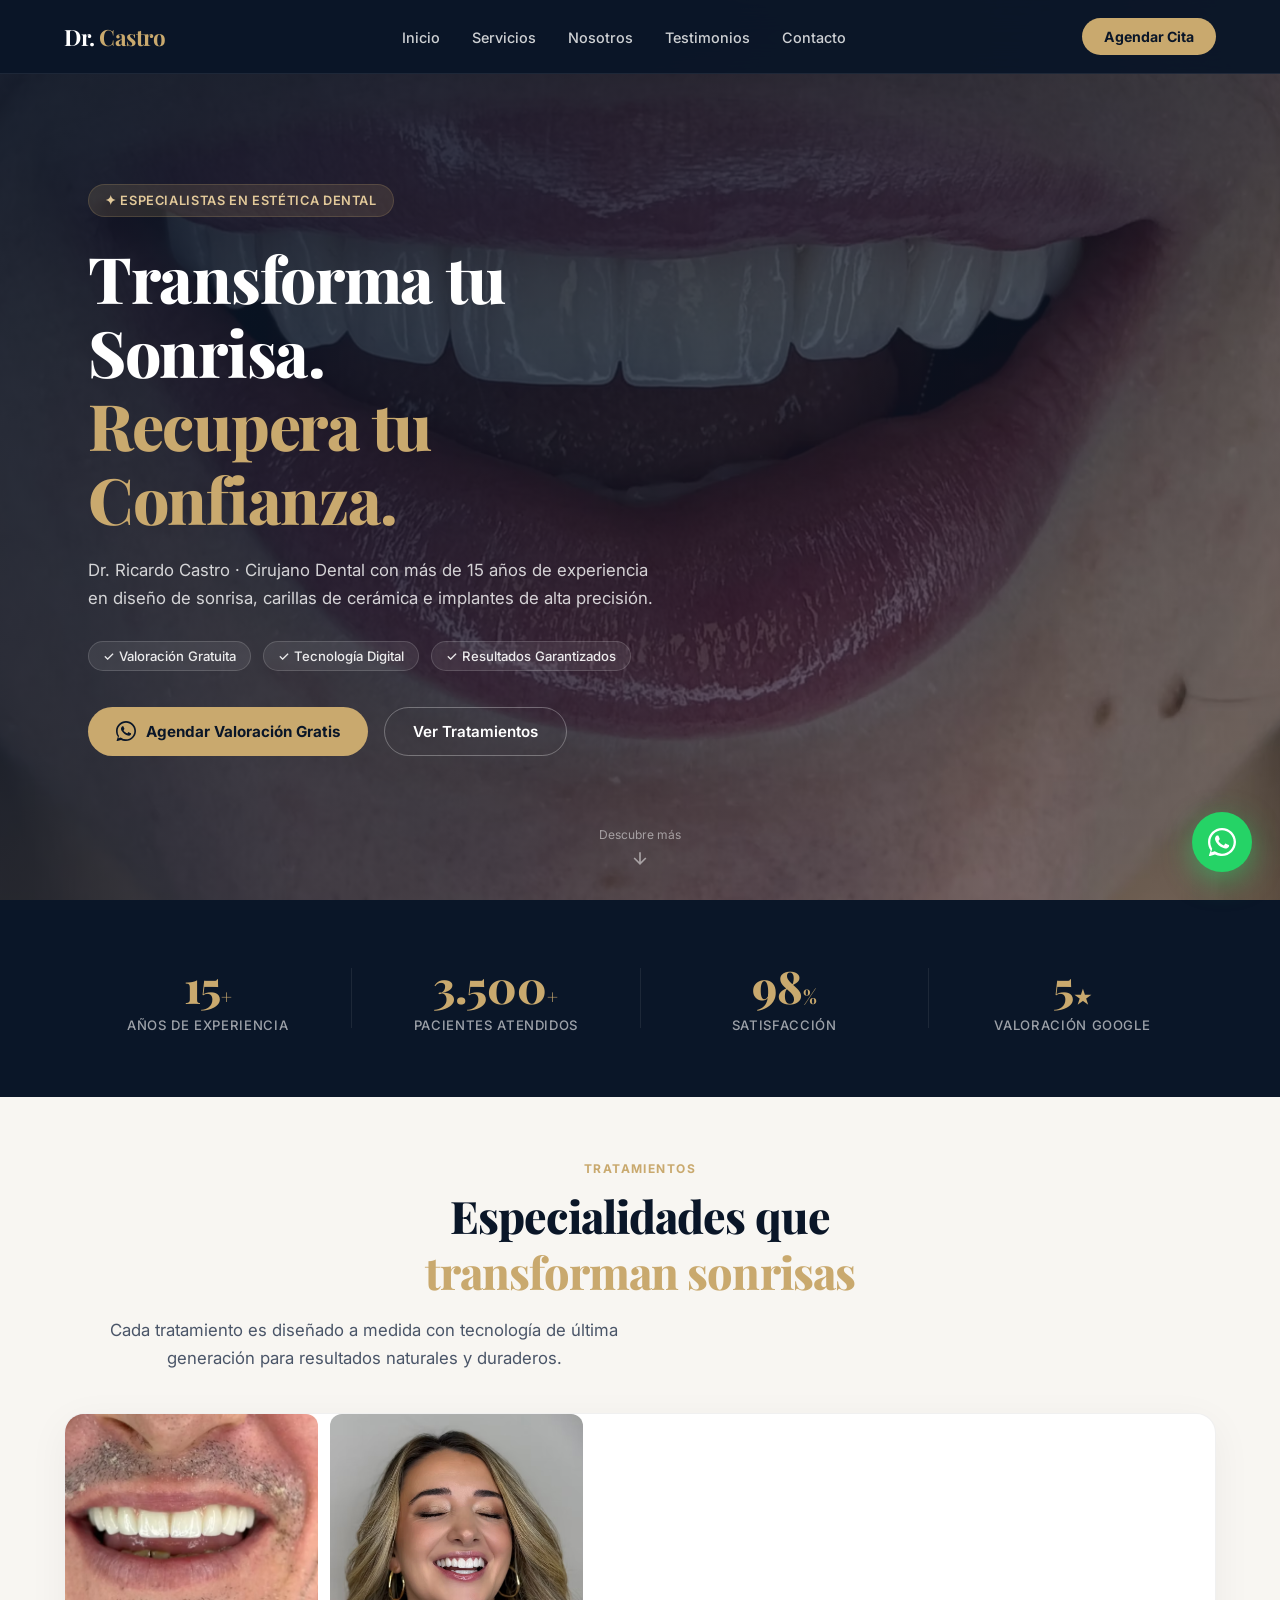
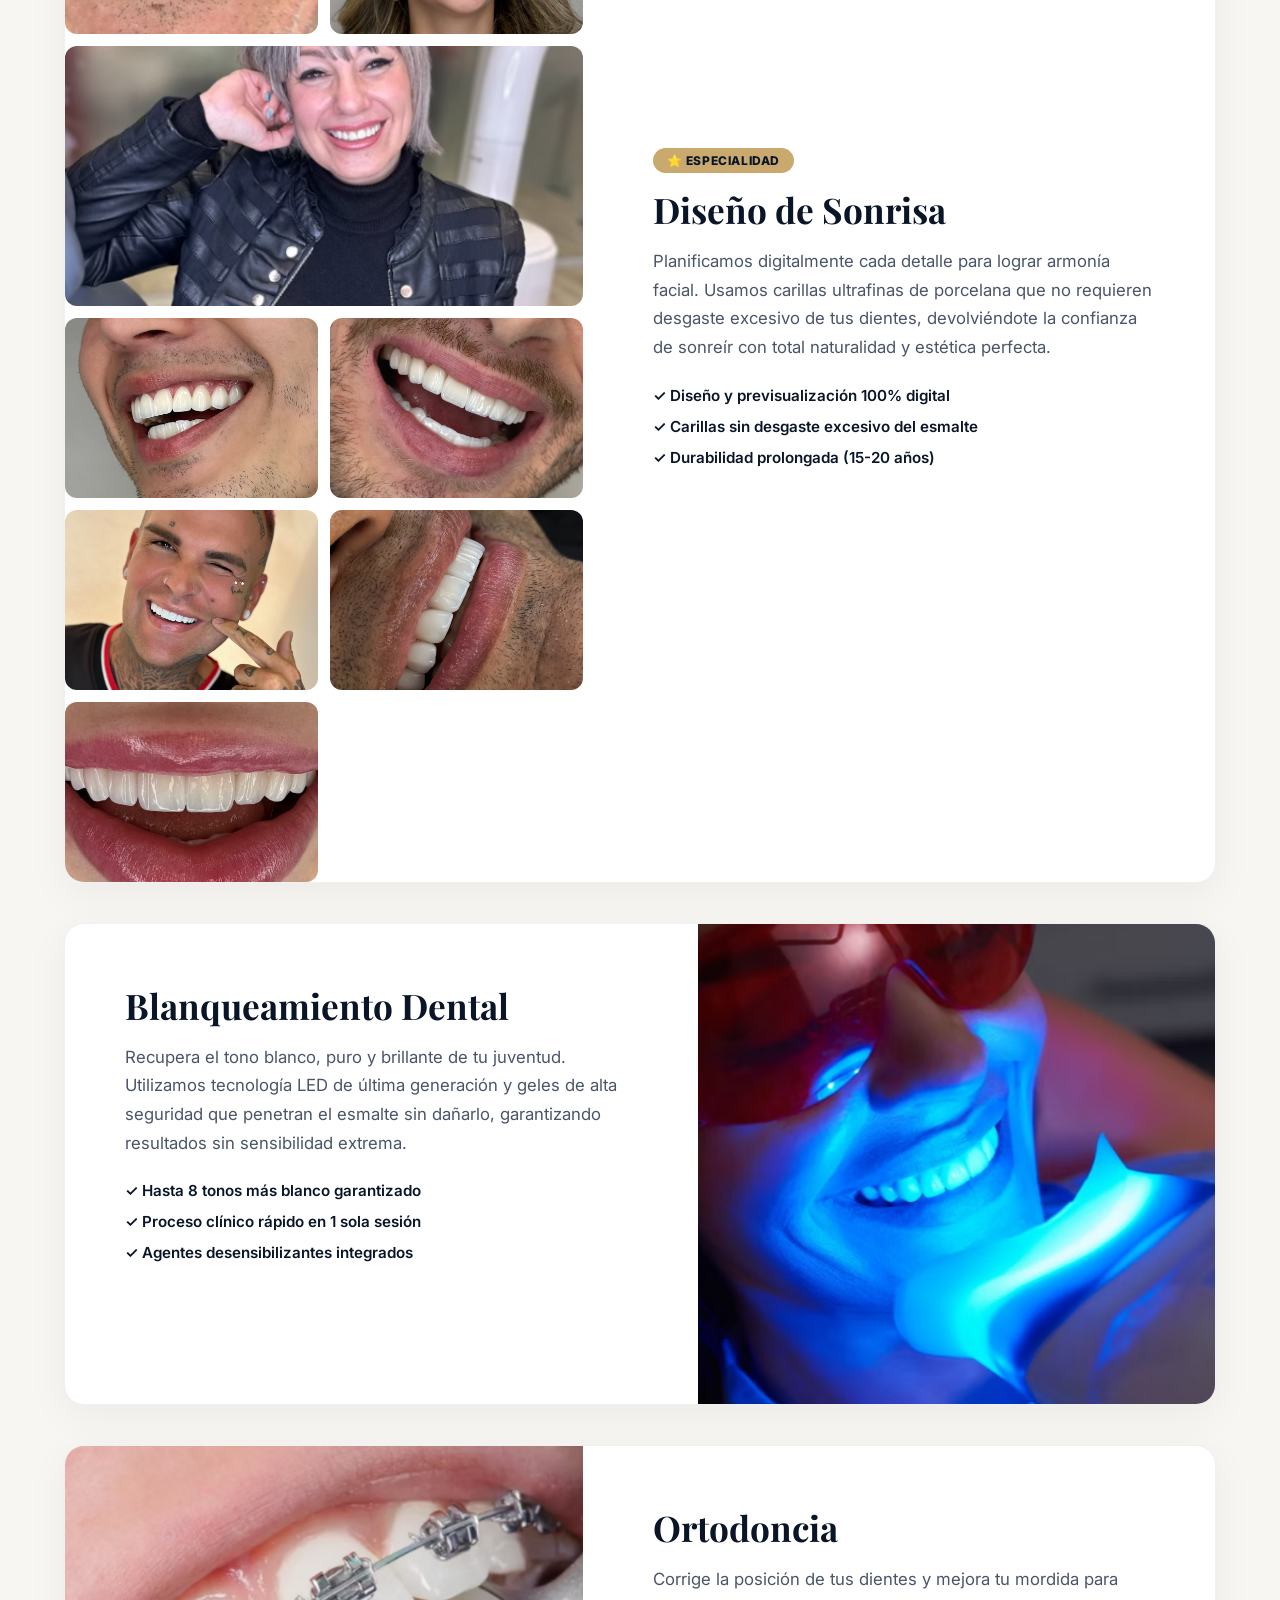
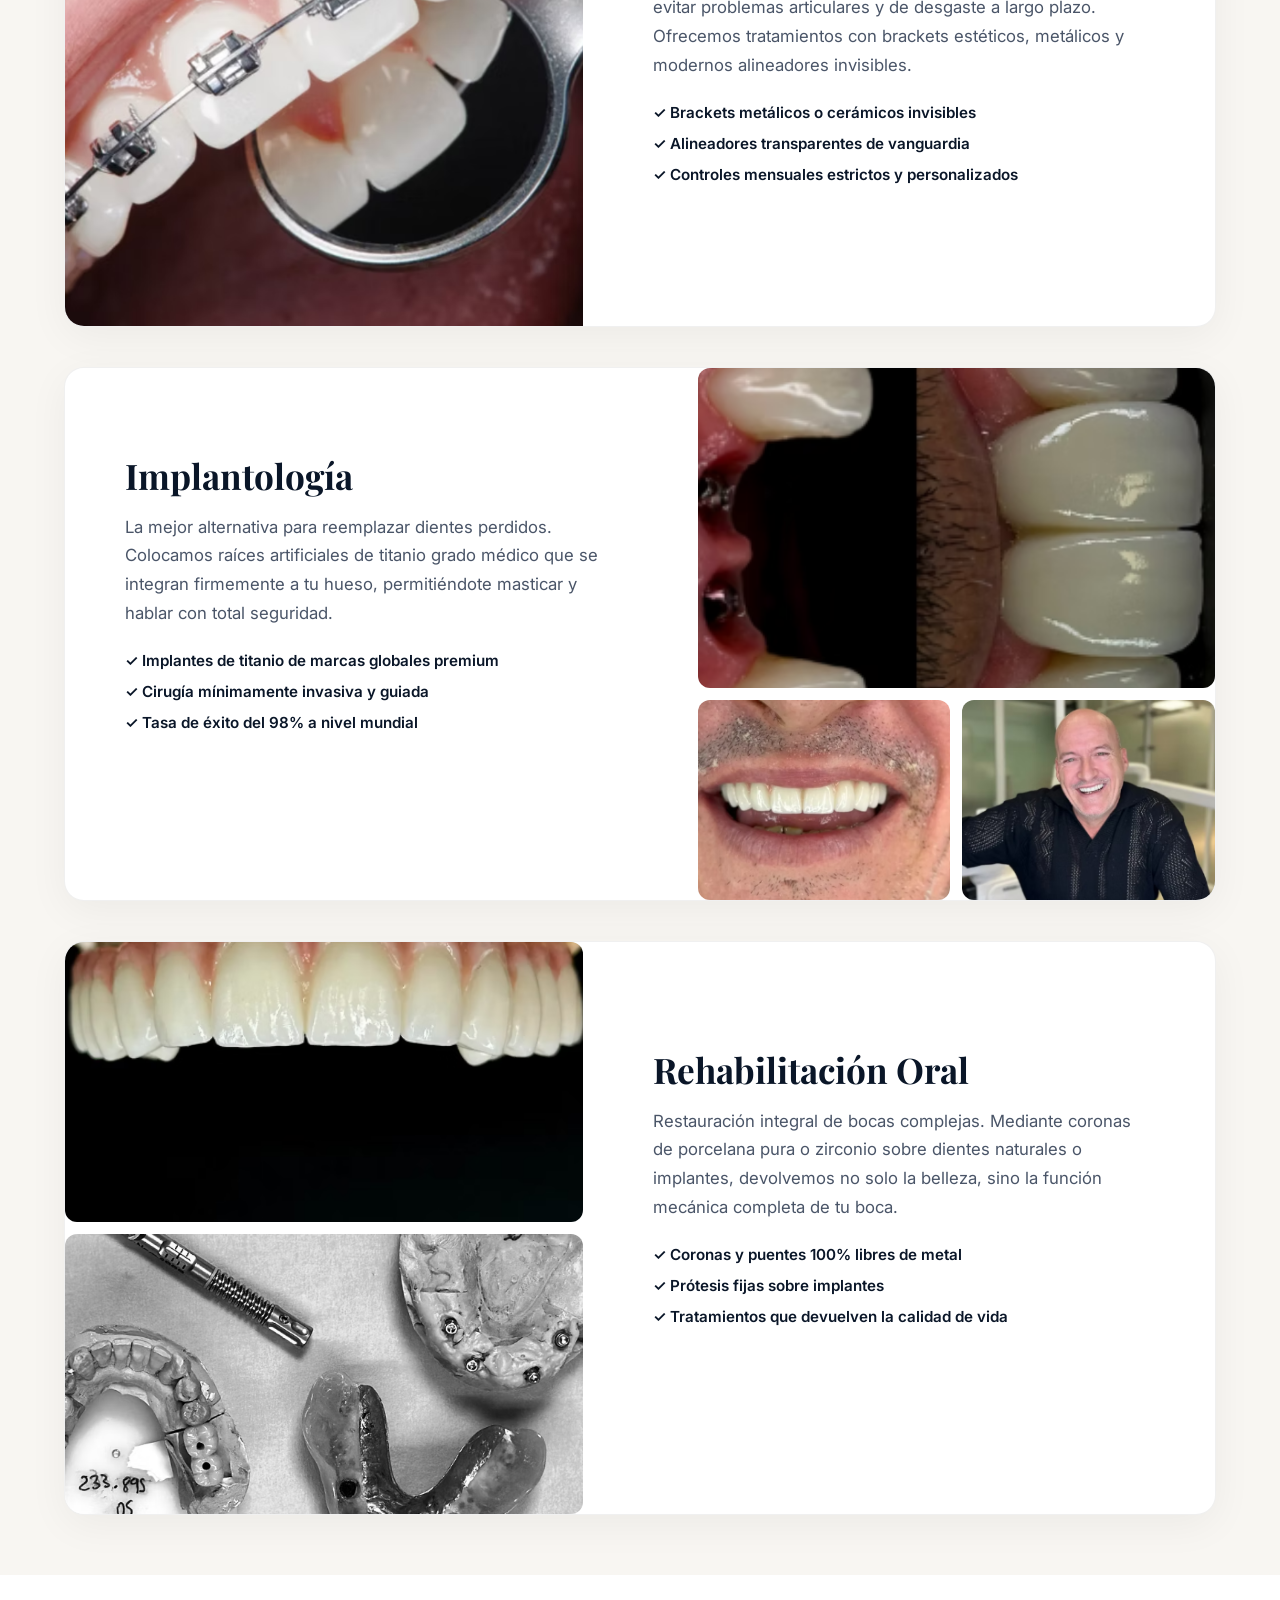
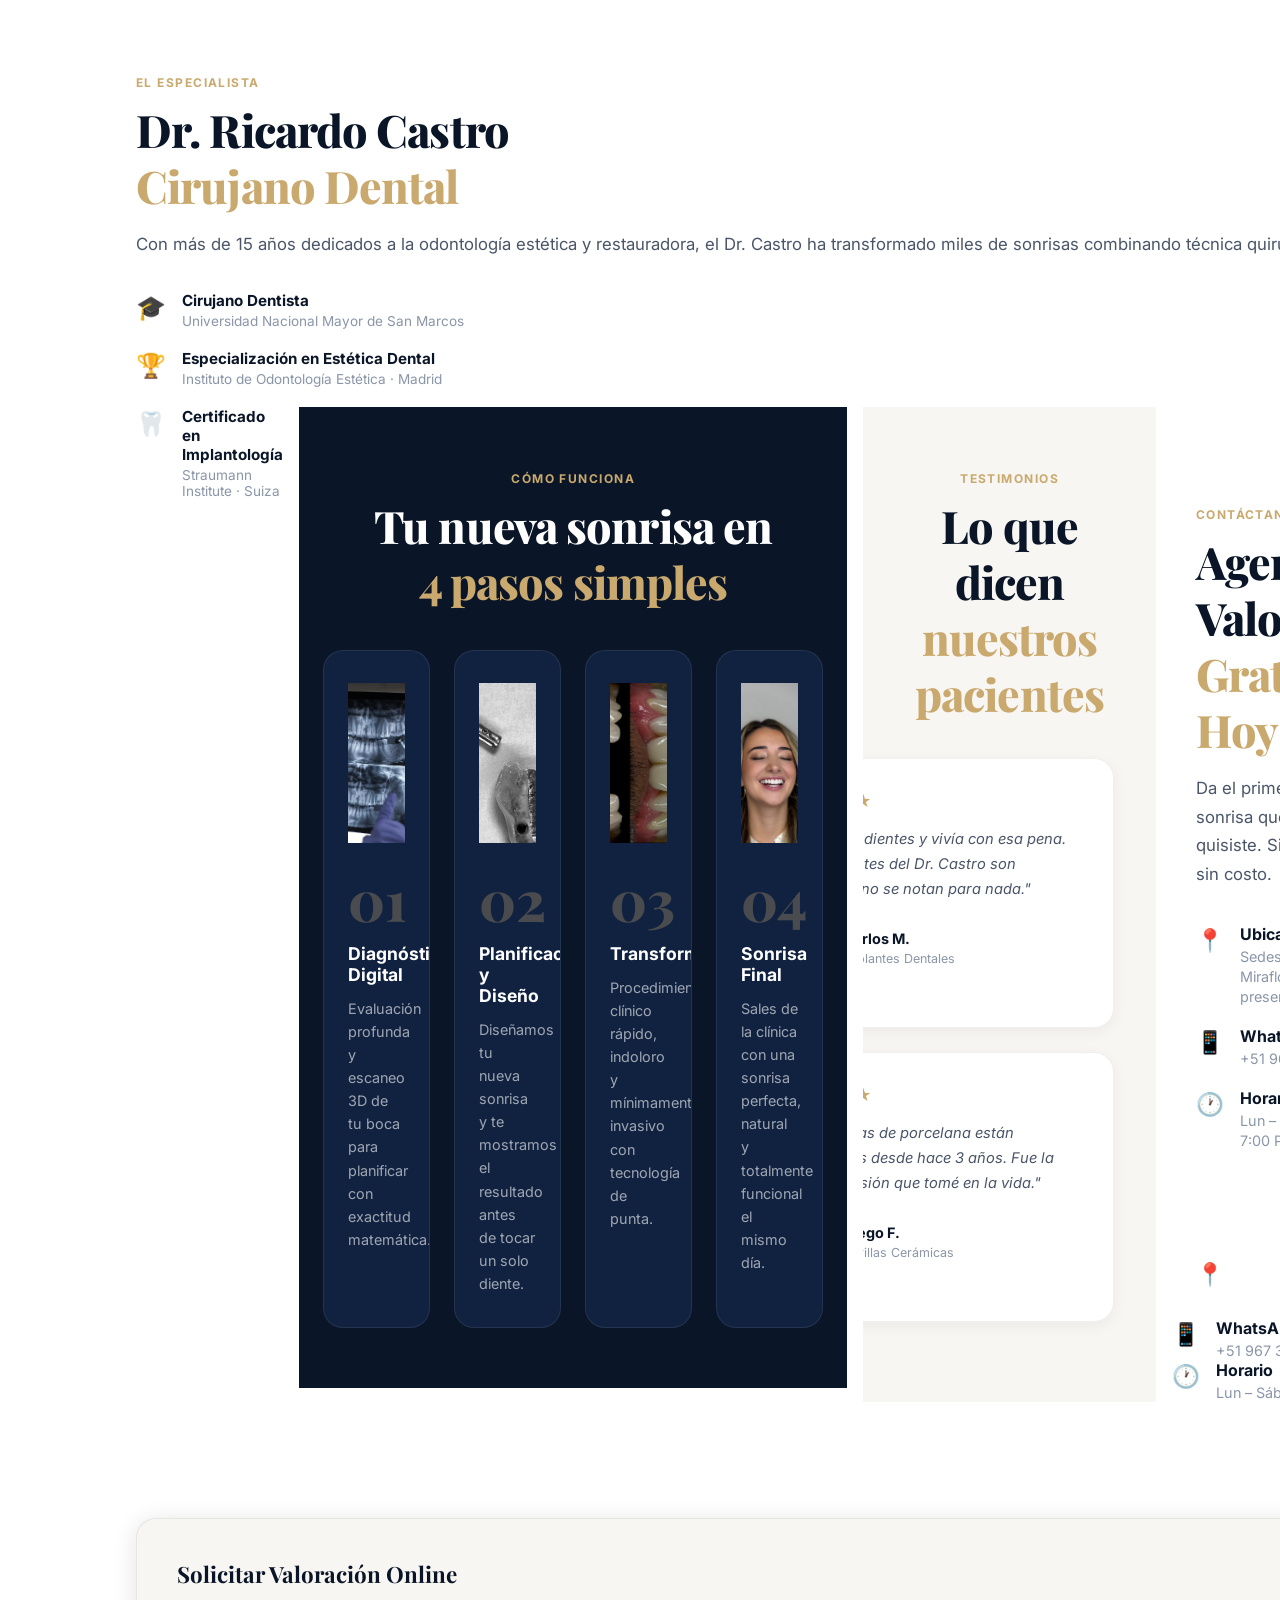
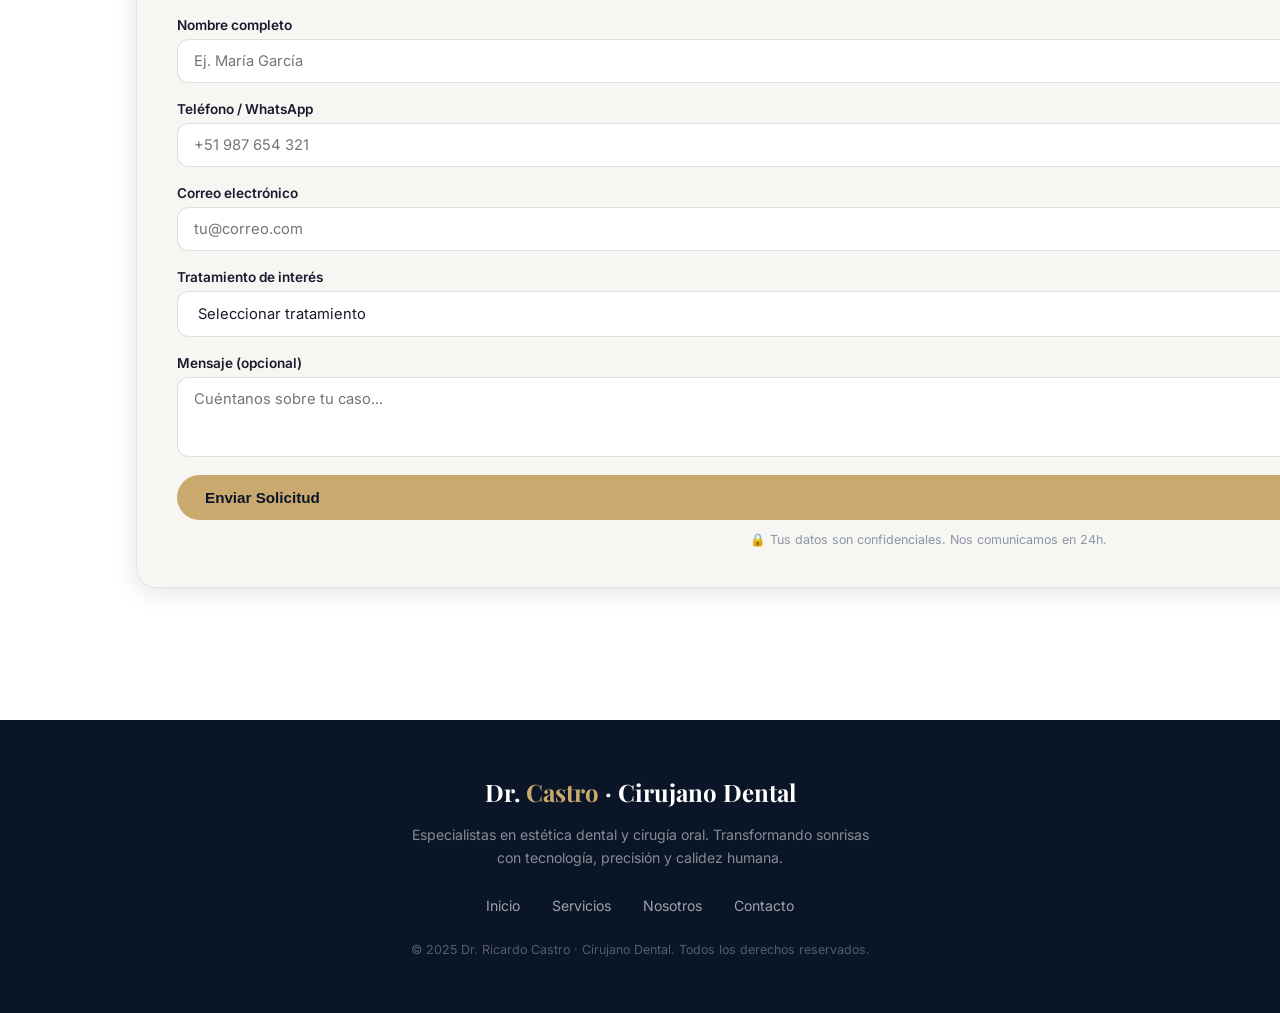
==== commit 40e2d124: "feat: rediseño premium de tarjetas proceso y eliminar btn wp en contacto" ====
--- a/index.html
+++ b/index.html
@@ -236,37 +236,35 @@
               <strong>Certificado en Implantología</strong>
               <span>Straumann Institute · Suiza</span>
             </div>
-          </div>
-        </div>
-        <a href="#contacto" class="btn-primary">Agendar con el Dr. Castro</a>
-      </div>
-    </div>
-  </section>
-
-  <!-- PROCESO -->
+         <!-- PROCESO -->
   <section class="section process-section">
     <div class="container">
       <div class="section-label">CÓMO FUNCIONA</div>
       <h2 class="section-title">Tu nueva sonrisa en<br><em>4 pasos simples</em></h2>
       <div class="process-grid">
-        <div class="process-step">
-          <img src="images/real_uploads/img3.png" alt="Diagnóstico" class="process-img">
-          <div class="process-num">01</div>
+        <div class="process-card">
+          <img src="images/real_uploads/img3.png" alt="Diagnóstico" class="pc-img">
+          <div class="pc-top"><span class="pc-num">01</span></div>
           <h4>Diagnóstico Digital</h4>
           <p>Evaluación profunda y escaneo 3D de tu boca para planificar con exactitud matemática.</p>
         </div>
-        <div class="process-arrow">→</div>
-        <div class="process-step">
-          <img src="images/real_uploads/img4.png" alt="Planificación" class="process-img">
-          <div class="process-num">02</div>
+        <div class="process-card">
+          <img src="images/real_uploads/img4.png" alt="Planificación" class="pc-img">
+          <div class="pc-top"><span class="pc-num">02</span></div>
           <h4>Planificación y Diseño</h4>
           <p>Diseñamos tu nueva sonrisa y te mostramos el resultado antes de tocar un solo diente.</p>
         </div>
-        <div class="process-arrow">→</div>
-        <div class="process-step">
-          <div class="process-num">03</div>
+        <div class="process-card">
+          <img src="images/real_uploads/img8.png" alt="Procedimiento" class="pc-img">
+          <div class="pc-top"><span class="pc-num">03</span></div>
           <h4>Transformación</h4>
-          <p>Procedimiento clínico rápido, indoloro y mínimamente invasivo. Sales sonriendo el mismo día.</p>
+          <p>Procedimiento clínico rápido, indoloro y mínimamente invasivo con tecnología de punta.</p>
+        </div>
+        <div class="process-card">
+          <img src="images/real_uploads/img11.png" alt="Resultado" class="pc-img">
+          <div class="pc-top"><span class="pc-num">04</span></div>
+          <h4>Sonrisa Final</h4>
+          <p>Sales de la clínica con una sonrisa perfecta, natural y totalmente funcional el mismo día.</p>
         </div>
       </div>
     </div>
@@ -363,10 +361,27 @@
             </div>
           </div>
         </div>
-        <a href="https://wa.me/51967344453?text=Hola%20Dr.%20Castro%2C%20quiero%20agendar%20mi%20valoraci%C3%B3n%20gratuita" target="_blank" class="btn-primary btn-whatsapp">
-          <svg width="22" height="22" fill="currentColor" viewBox="0 0 24 24"><path d="M17.472 14.382c-.297-.149-1.758-.867-2.03-.967-.273-.099-.471-.148-.67.15-.197.297-.767.966-.94 1.164-.173.199-.347.223-.644.075-.297-.15-1.255-.463-2.39-1.475-.883-.788-1.48-1.761-1.653-2.059-.173-.297-.018-.458.13-.606.134-.133.298-.347.446-.52.149-.174.198-.298.298-.497.099-.198.05-.371-.025-.52-.075-.149-.669-1.612-.916-2.207-.242-.579-.487-.5-.669-.51a5.526 5.526 0 00-.57-.01c-.198 0-.52.074-.792.372-.272.297-1.04 1.016-1.04 2.479 0 1.462 1.065 2.875 1.213 3.074.149.198 2.096 3.2 5.077 4.487.709.306 1.262.489 1.694.625.712.227 1.36.195 1.871.118.571-.085 1.758-.719 2.006-1.413.248-.694.248-1.289.173-1.413-.074-.124-.272-.198-.57-.347z"/><path d="M12 0C5.373 0 0 5.373 0 12c0 2.625.846 5.059 2.284 7.034L.789 23.492a.5.5 0 00.627.616l4.584-1.397A11.945 11.945 0 0012 24c6.627 0 12-5.373 12-12S18.627 0 12 0zm0 22a9.952 9.952 0 01-5.821-1.828l-.407-.275-3.02.92.858-2.951-.3-.423A9.935 9.935 0 012 12C2 6.486 6.486 2 12 2s10 4.486 10 10-4.486 10-10 10z"/></svg>
-          Escribir por WhatsApp
-        </a>
+      </div>">
+            <div class="contact-icon">📍</div>
+            <div>
+              <strong>Ubicación</strong>
+              <span>Sedes en Jesús María y Miraflores — Consultas presenciales</span>
+            </div>
+          </div>
+          <div class="contact-info-item">
+            <div class="contact-icon">📱</div>
+            <div>
+              <strong>WhatsApp</strong>
+              <span>+51 967 344 453</span>
+            </div>
+          </div>
+          <div class="contact-info-item">
+            <div class="contact-icon">🕐</div>
+            <div>
+              <strong>Horario</strong>
+              <span>Lun – Sáb: 9:00 AM – 7:00 PM</span>
+            </div>
+          </div>
       </div>
       <div class="contacto-form-col">
         <form class="contact-form" id="contact-form">
--- a/style.css
+++ b/style.css
@@ -357,27 +357,61 @@
 .process-section .section-title { color: var(--white); }
 .process-section .section-desc { color: rgba(255,255,255,0.6); }
 .process-section .container { text-align: center; }
+
 .process-grid {
-  display: flex; align-items: flex-start; justify-content: center;
-  gap: 0; flex-wrap: wrap;
-}
-.process-step {
-  flex: 1; min-width: 180px; max-width: 220px;
-  padding: 24px 20px; text-align: center;
-  display: flex; flex-direction: column; align-items: center;
-}
-.process-img {
-  width: 90px; height: 90px; border-radius: 50%;
-  object-fit: cover; margin-bottom: 16px;
-  border: 3px solid rgba(255,255,255,0.1);
+  display: grid;
+  grid-template-columns: repeat(4, 1fr);
+  gap: 24px;
+  margin-top: 40px;
+}
+.process-card {
   background: var(--navy-2);
-}
-.process-num {
-  font-family: var(--font-display); font-size: 3rem;
-  font-weight: 800; color: var(--gold); line-height: 1; margin-bottom: 16px; opacity: 0.6;
-}
-.process-step h4 { font-size: 1rem; font-weight: 700; color: var(--white); margin-bottom: 10px; }
-.process-step p { color: rgba(255,255,255,0.55); font-size: 0.88rem; line-height: 1.6; }
+  border: 1px solid rgba(255,255,255,0.08);
+  border-radius: var(--radius-lg);
+  padding: 32px 24px;
+  text-align: left;
+  transition: var(--transition);
+  position: relative;
+  overflow: hidden;
+}
+.process-card:hover {
+  transform: translateY(-5px);
+  border-color: var(--gold);
+  box-shadow: 0 10px 30px rgba(0,0,0,0.5);
+}
+.pc-img {
+  width: 100%;
+  height: 160px;
+  object-fit: cover;
+  border-radius: var(--radius-md);
+  margin-bottom: 24px;
+}
+.pc-top {
+  margin-bottom: 16px;
+}
+.pc-num {
+  font-family: var(--font-display);
+  font-size: 3.5rem;
+  font-weight: 800;
+  color: var(--gold);
+  line-height: 1;
+  opacity: 0.3;
+  transition: var(--transition);
+}
+.process-card:hover .pc-num {
+  opacity: 1;
+}
+.process-card h4 {
+  font-size: 1.1rem;
+  font-weight: 700;
+  color: var(--white);
+  margin-bottom: 12px;
+}
+.process-card p {
+  color: rgba(255,255,255,0.6);
+  font-size: 0.9rem;
+  line-height: 1.6;
+}
 .process-arrow {
   font-size: 1.8rem; color: var(--gold); opacity: 0.4;
   align-self: center; padding: 0 8px; margin-top: 40px;
@@ -596,6 +630,10 @@
   .sb-gallery.grid-rehab img { height: 220px; }
   
   .marquee .testimonio-card { width: 300px; }
+  
+  .process-grid {
+    grid-template-columns: repeat(2, 1fr);
+  }
 }
 @media (max-width: 600px) {
   .hero-title { font-size: 2.8rem; }
@@ -603,6 +641,9 @@
   .sb-title { font-size: 1.8rem; }
   .sb-content { padding: 30px 20px; }
   .section-title { font-size: 2.2rem; }
+  .process-grid {
+    grid-template-columns: 1fr;
+  }
 }
 
 @keyframes pulse-wa {
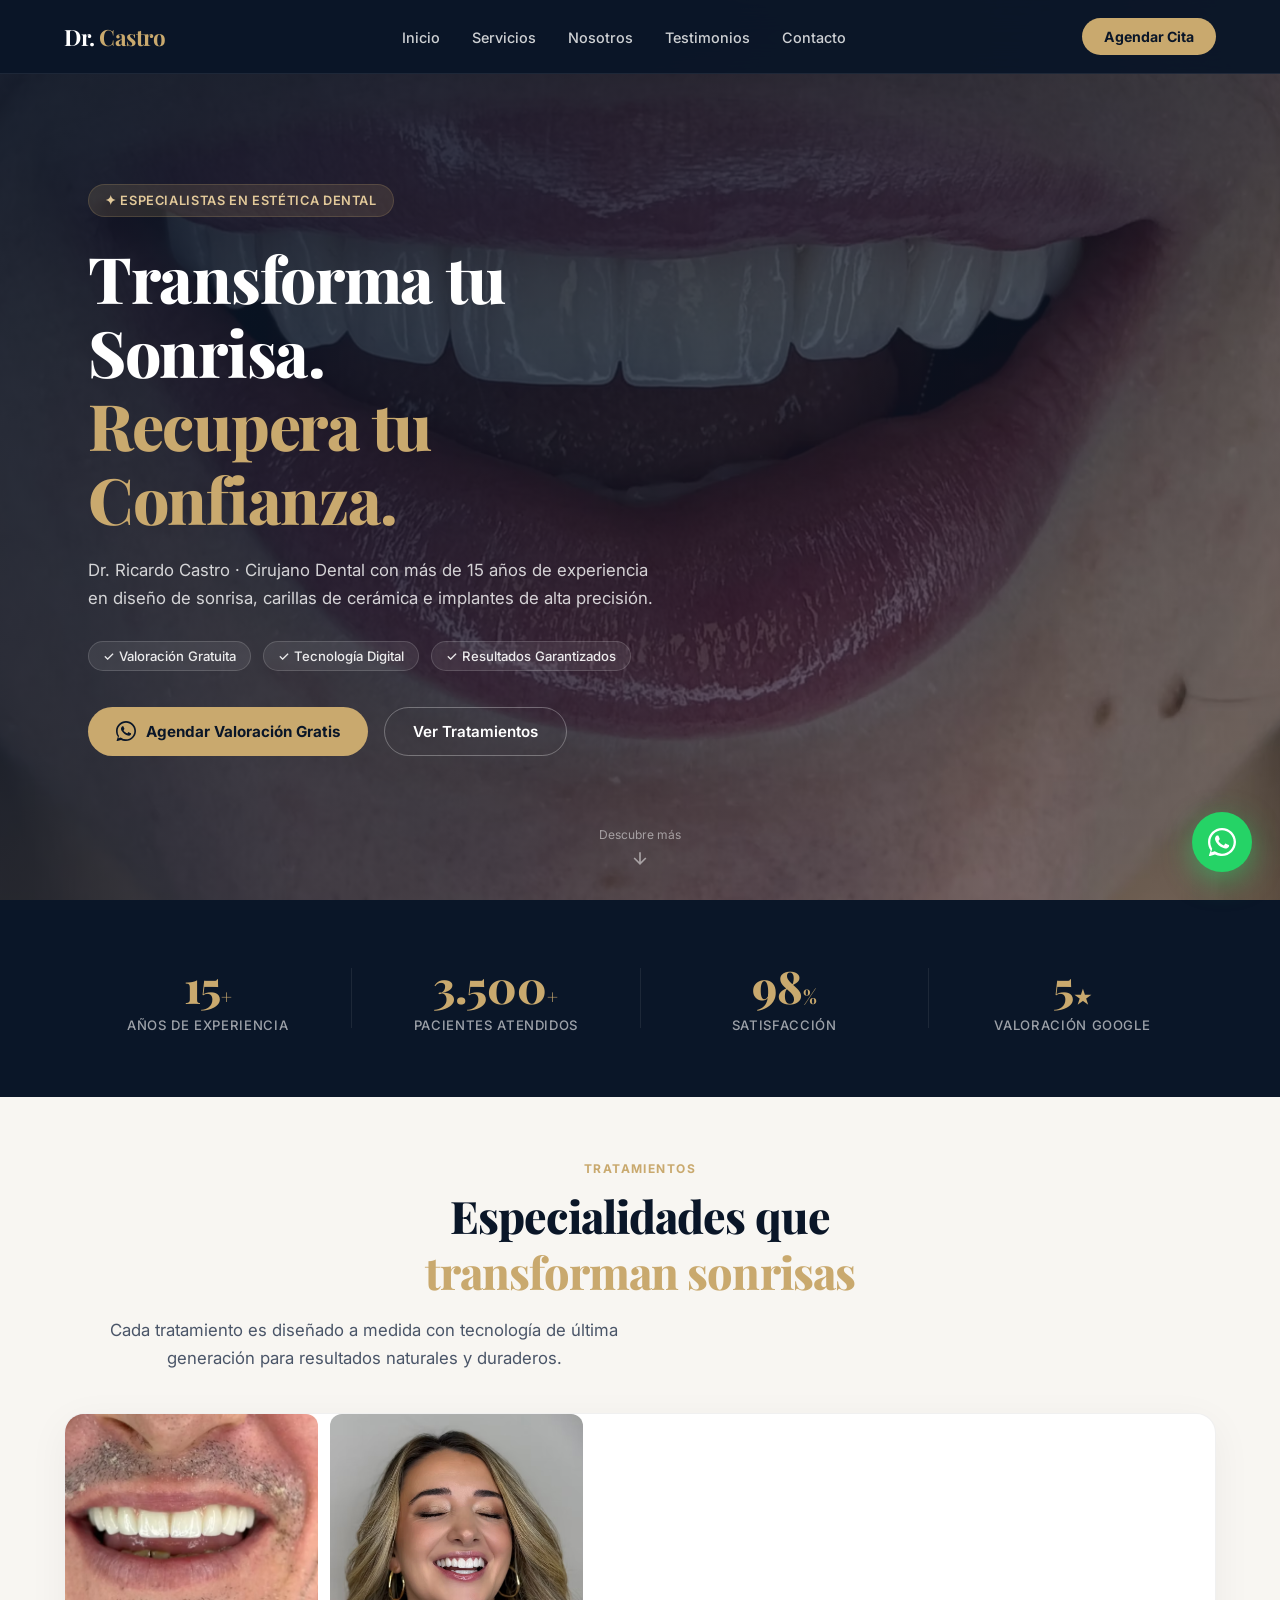
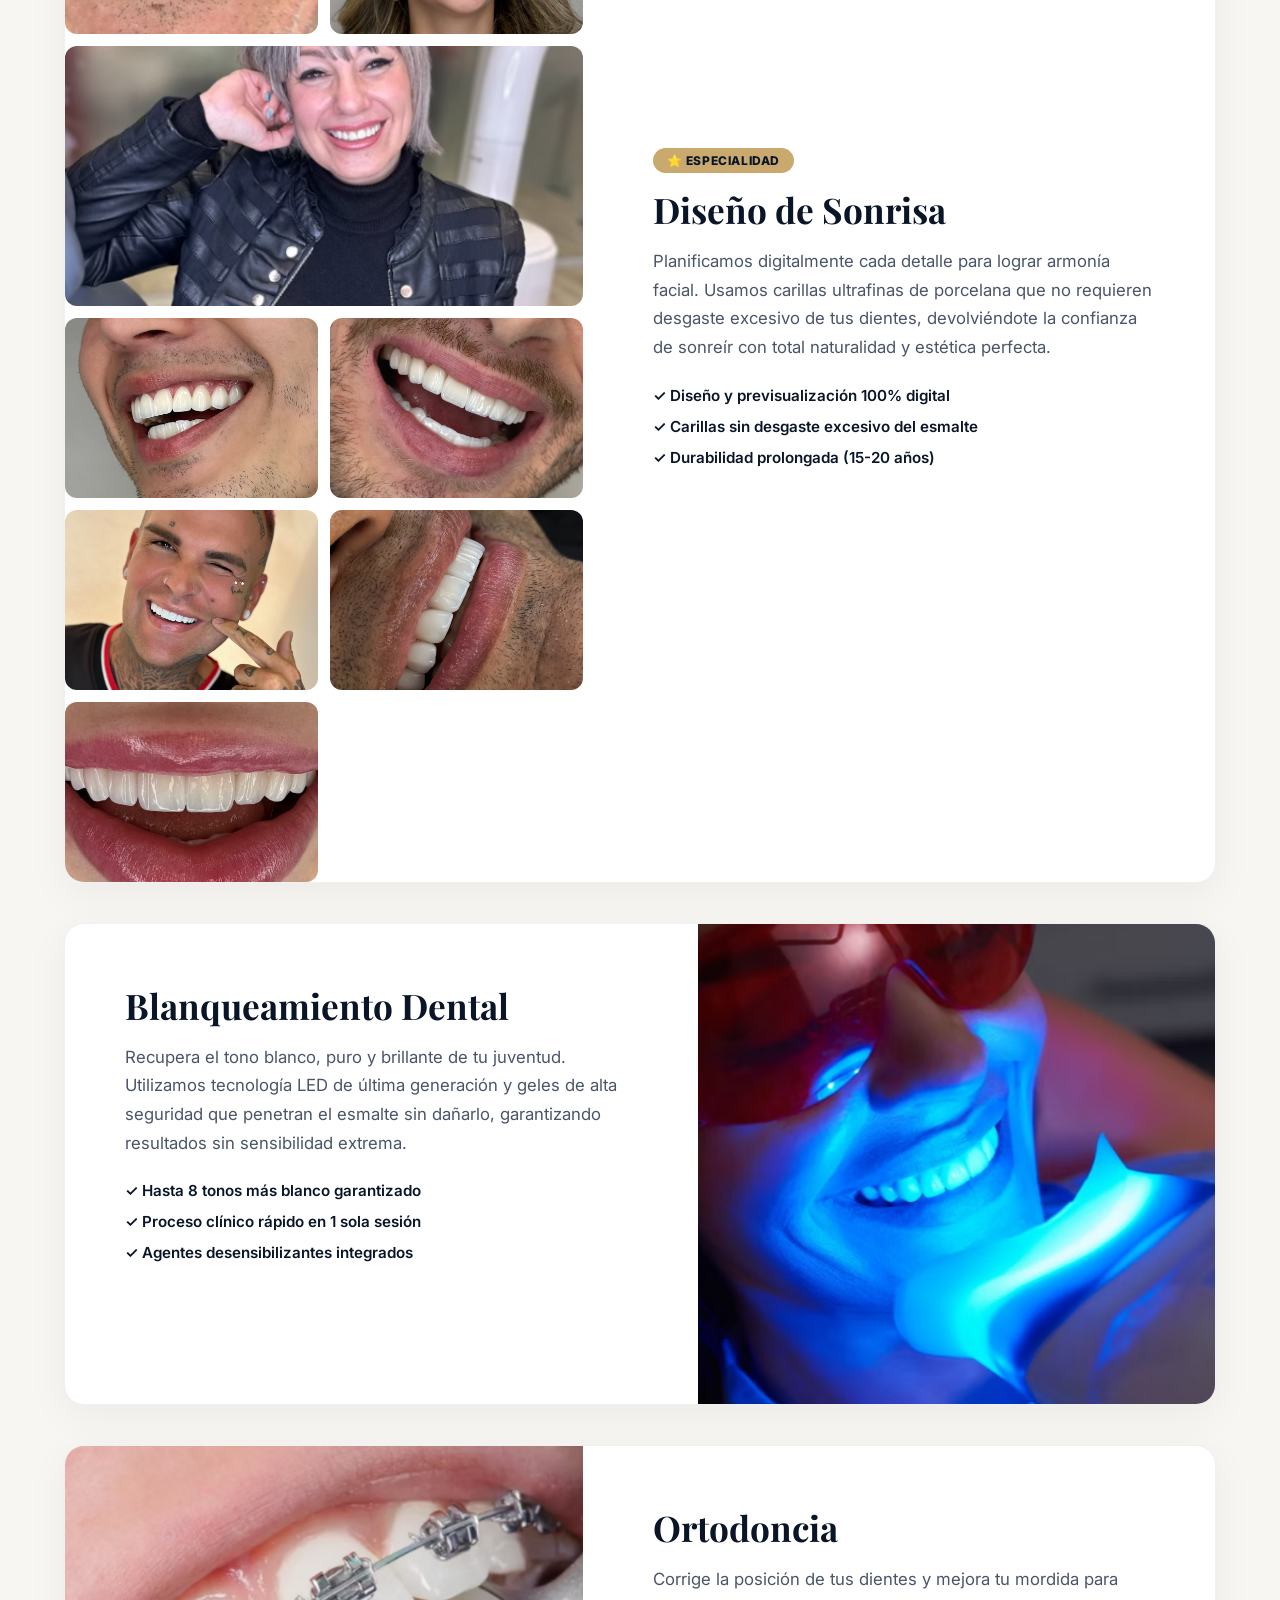
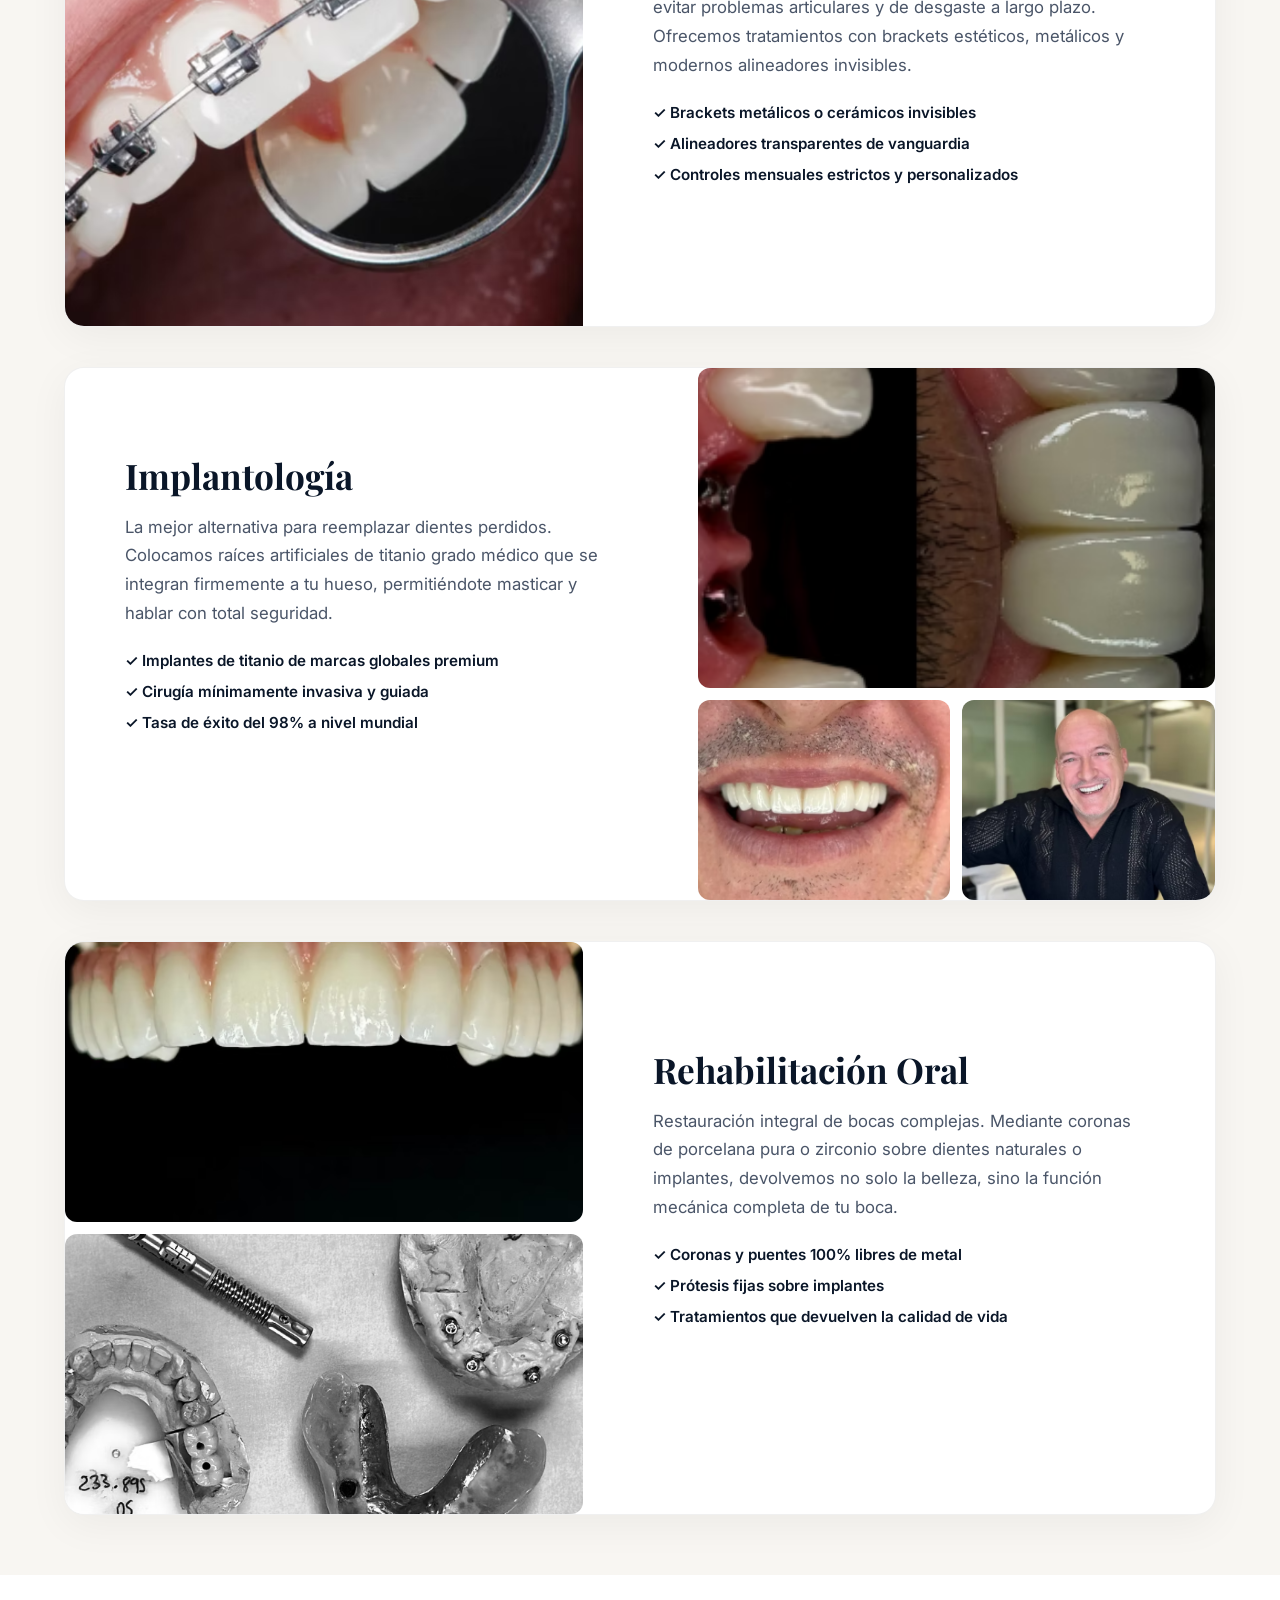
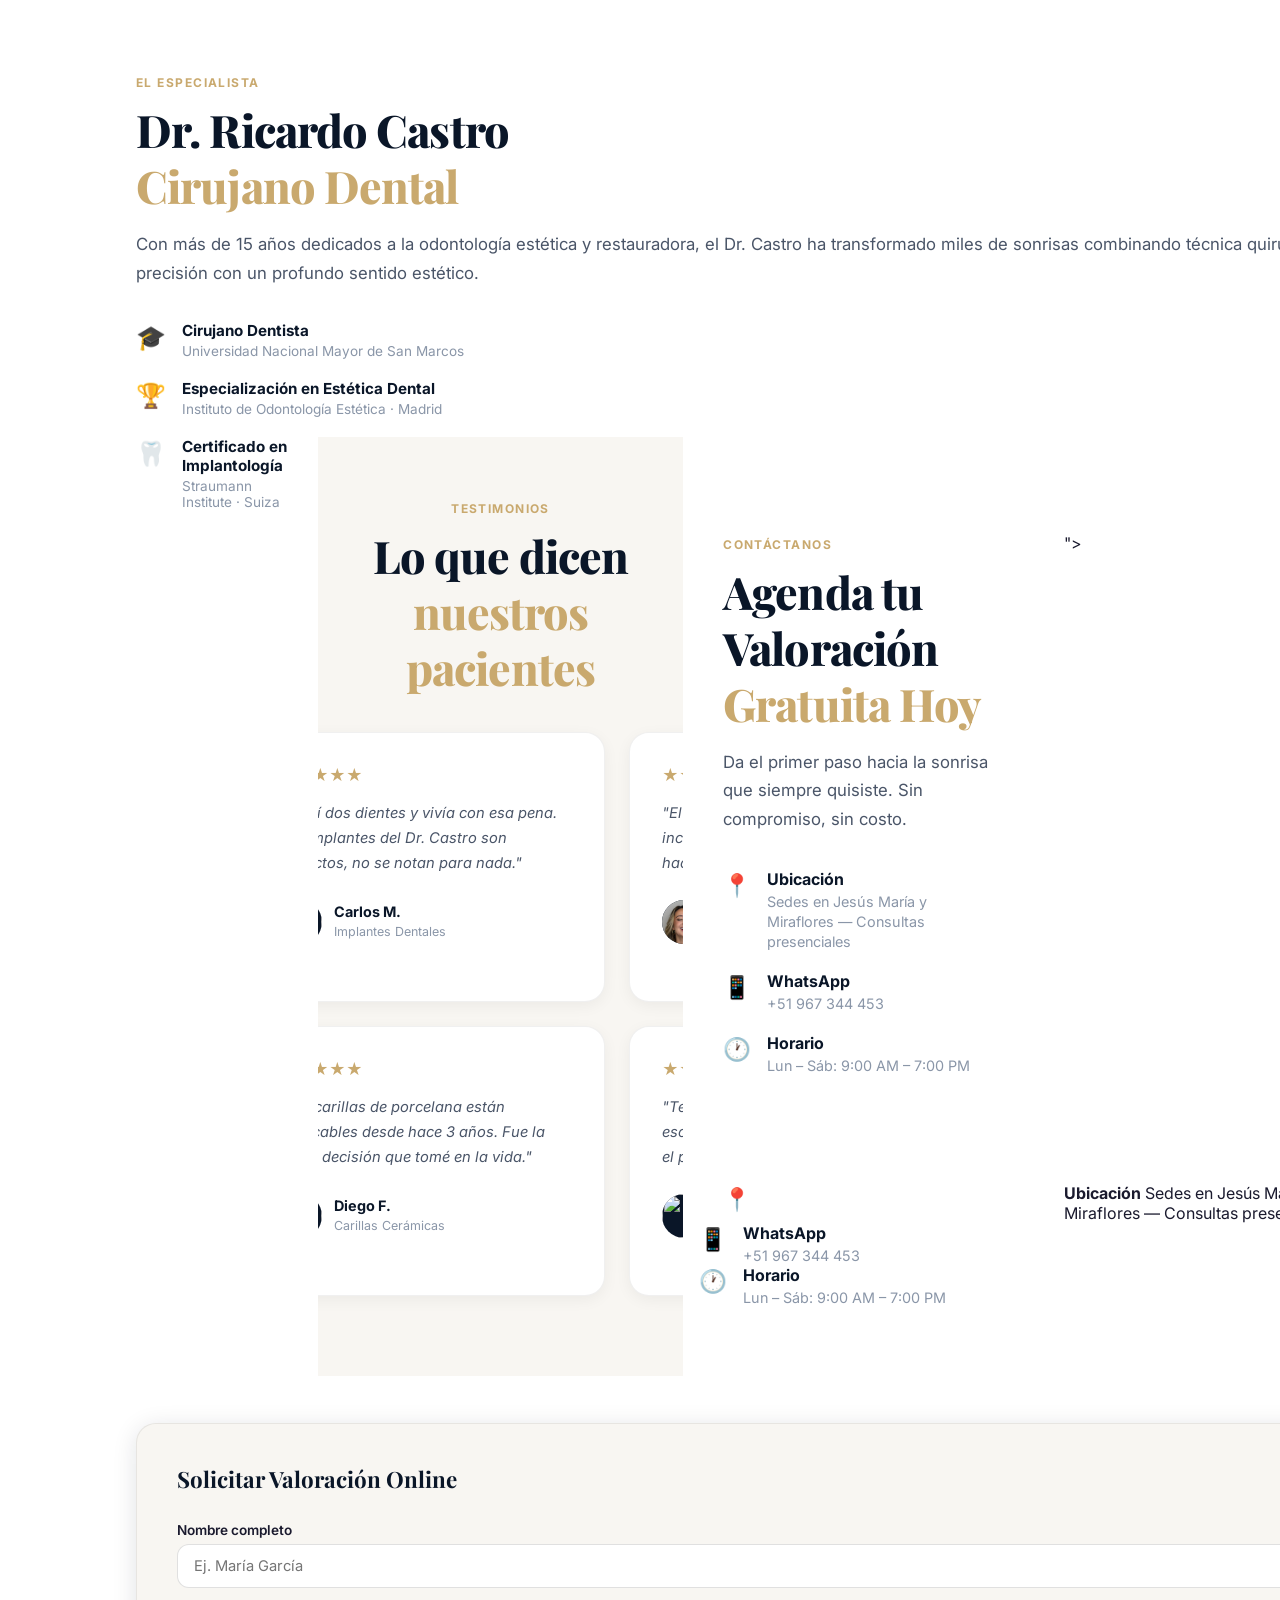
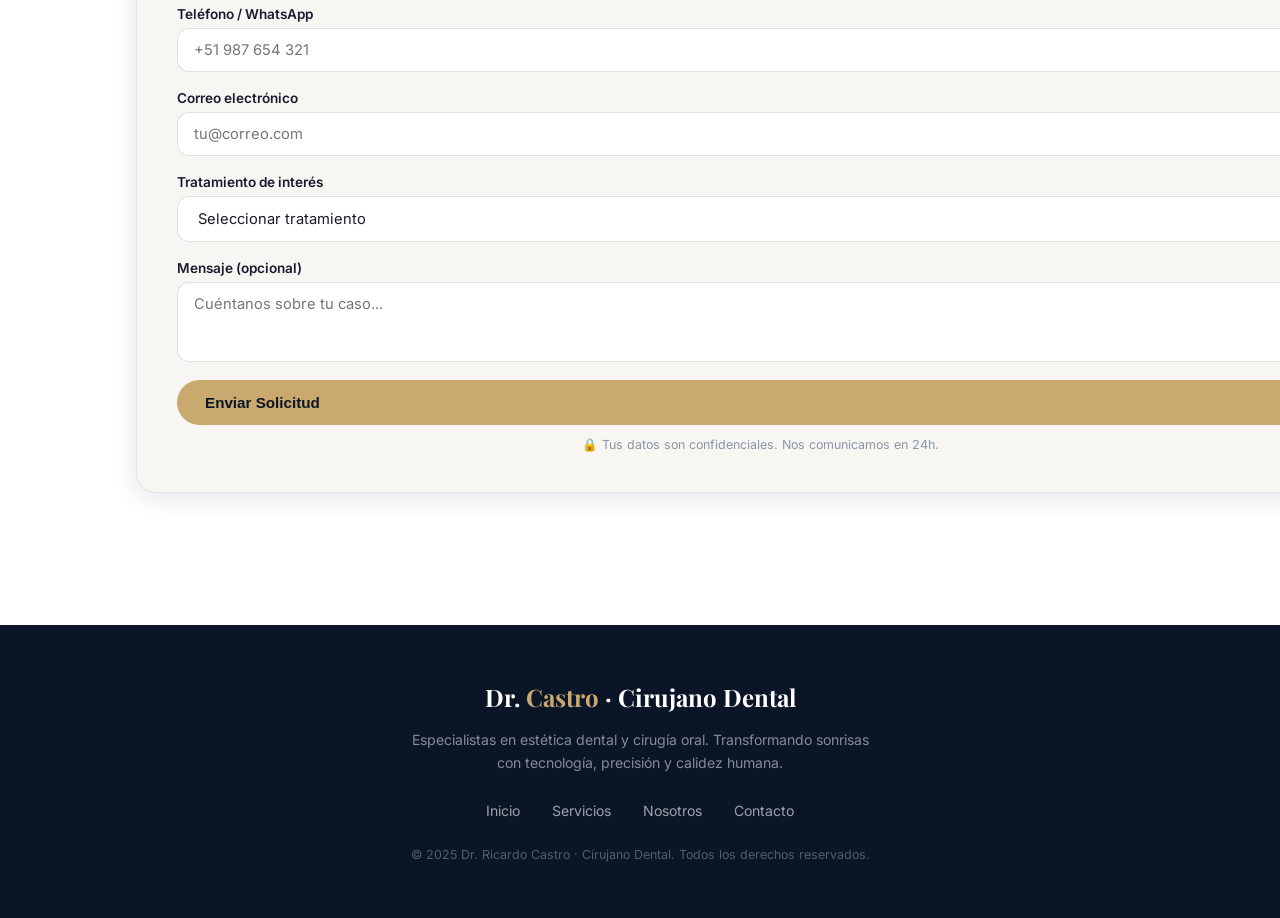
==== commit 9dfe30ff: "feat: eliminar seccion como funciona completamente" ====
--- a/index.html
+++ b/index.html
@@ -236,41 +236,7 @@
               <strong>Certificado en Implantología</strong>
               <span>Straumann Institute · Suiza</span>
             </div>
-         <!-- PROCESO -->
-  <section class="section process-section">
-    <div class="container">
-      <div class="section-label">CÓMO FUNCIONA</div>
-      <h2 class="section-title">Tu nueva sonrisa en<br><em>4 pasos simples</em></h2>
-      <div class="process-grid">
-        <div class="process-card">
-          <img src="images/real_uploads/img3.png" alt="Diagnóstico" class="pc-img">
-          <div class="pc-top"><span class="pc-num">01</span></div>
-          <h4>Diagnóstico Digital</h4>
-          <p>Evaluación profunda y escaneo 3D de tu boca para planificar con exactitud matemática.</p>
-        </div>
-        <div class="process-card">
-          <img src="images/real_uploads/img4.png" alt="Planificación" class="pc-img">
-          <div class="pc-top"><span class="pc-num">02</span></div>
-          <h4>Planificación y Diseño</h4>
-          <p>Diseñamos tu nueva sonrisa y te mostramos el resultado antes de tocar un solo diente.</p>
-        </div>
-        <div class="process-card">
-          <img src="images/real_uploads/img8.png" alt="Procedimiento" class="pc-img">
-          <div class="pc-top"><span class="pc-num">03</span></div>
-          <h4>Transformación</h4>
-          <p>Procedimiento clínico rápido, indoloro y mínimamente invasivo con tecnología de punta.</p>
-        </div>
-        <div class="process-card">
-          <img src="images/real_uploads/img11.png" alt="Resultado" class="pc-img">
-          <div class="pc-top"><span class="pc-num">04</span></div>
-          <h4>Sonrisa Final</h4>
-          <p>Sales de la clínica con una sonrisa perfecta, natural y totalmente funcional el mismo día.</p>
-        </div>
-      </div>
-    </div>
-  </section>
-
-  <!-- TESTIMONIOS (MARQUEE INFINITO) -->
+         <!-- TESTIMONIOS (MARQUEE INFINITO) -->
   <section class="section testimonios-section" id="testimonios" style="overflow:hidden;">
     <div class="container">
       <div class="section-label">TESTIMONIOS</div>
--- a/style.css
+++ b/style.css
@@ -349,74 +349,7 @@
 .credential-text strong { font-weight: 700; color: var(--navy); font-size: 0.95rem; }
 .credential-text span { color: var(--text-3); font-size: 0.85rem; }
 
-/* ══════════════════════════════
-   PROCESO
-   ══════════════════════════════ */
-.process-section { background: var(--navy); }
-.process-section .section-label { color: var(--gold); }
-.process-section .section-title { color: var(--white); }
-.process-section .section-desc { color: rgba(255,255,255,0.6); }
-.process-section .container { text-align: center; }
-
-.process-grid {
-  display: grid;
-  grid-template-columns: repeat(4, 1fr);
-  gap: 24px;
-  margin-top: 40px;
-}
-.process-card {
-  background: var(--navy-2);
-  border: 1px solid rgba(255,255,255,0.08);
-  border-radius: var(--radius-lg);
-  padding: 32px 24px;
-  text-align: left;
-  transition: var(--transition);
-  position: relative;
-  overflow: hidden;
-}
-.process-card:hover {
-  transform: translateY(-5px);
-  border-color: var(--gold);
-  box-shadow: 0 10px 30px rgba(0,0,0,0.5);
-}
-.pc-img {
-  width: 100%;
-  height: 160px;
-  object-fit: cover;
-  border-radius: var(--radius-md);
-  margin-bottom: 24px;
-}
-.pc-top {
-  margin-bottom: 16px;
-}
-.pc-num {
-  font-family: var(--font-display);
-  font-size: 3.5rem;
-  font-weight: 800;
-  color: var(--gold);
-  line-height: 1;
-  opacity: 0.3;
-  transition: var(--transition);
-}
-.process-card:hover .pc-num {
-  opacity: 1;
-}
-.process-card h4 {
-  font-size: 1.1rem;
-  font-weight: 700;
-  color: var(--white);
-  margin-bottom: 12px;
-}
-.process-card p {
-  color: rgba(255,255,255,0.6);
-  font-size: 0.9rem;
-  line-height: 1.6;
-}
-.process-arrow {
-  font-size: 1.8rem; color: var(--gold); opacity: 0.4;
-  align-self: center; padding: 0 8px; margin-top: 40px;
-  flex-shrink: 0;
-}
+
 
 /* ══════════════════════════════
    TESTIMONIOS
@@ -630,10 +563,6 @@
   .sb-gallery.grid-rehab img { height: 220px; }
   
   .marquee .testimonio-card { width: 300px; }
-  
-  .process-grid {
-    grid-template-columns: repeat(2, 1fr);
-  }
 }
 @media (max-width: 600px) {
   .hero-title { font-size: 2.8rem; }
@@ -641,9 +570,6 @@
   .sb-title { font-size: 1.8rem; }
   .sb-content { padding: 30px 20px; }
   .section-title { font-size: 2.2rem; }
-  .process-grid {
-    grid-template-columns: 1fr;
-  }
 }
 
 @keyframes pulse-wa {
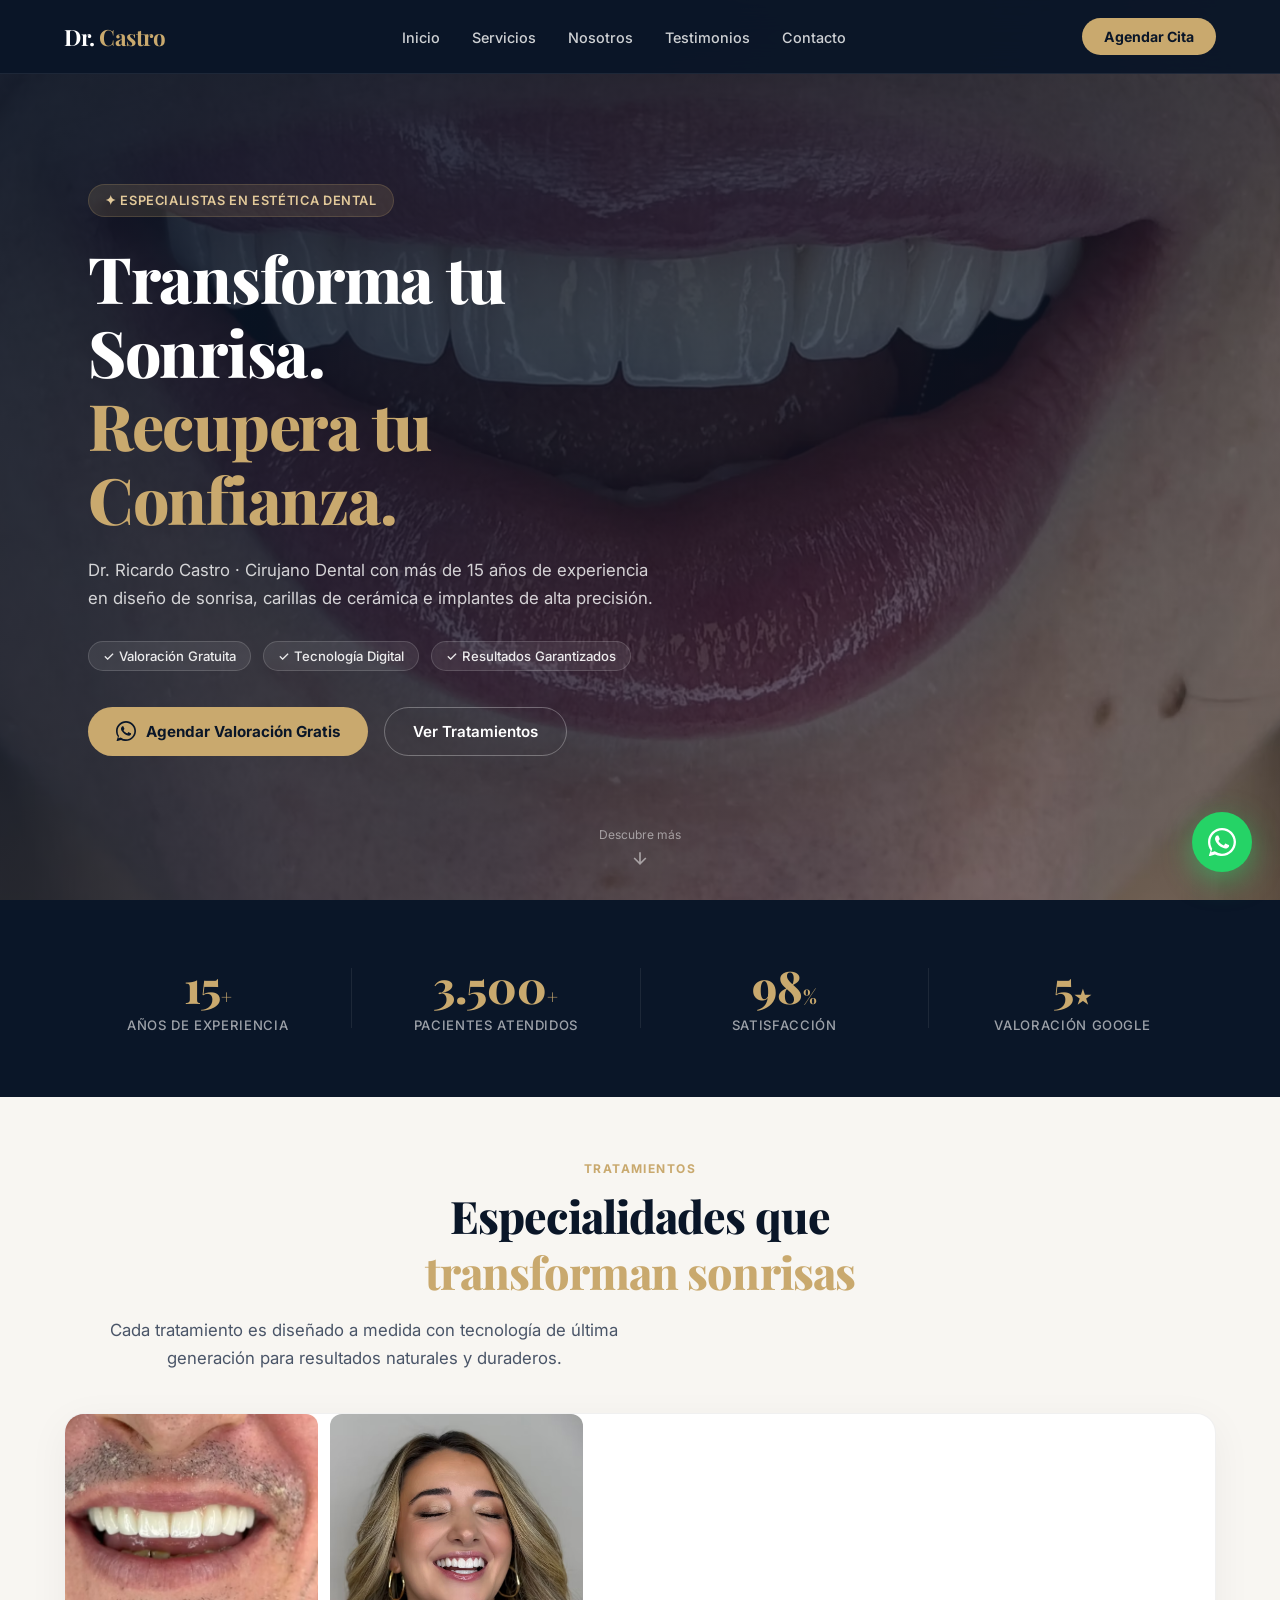
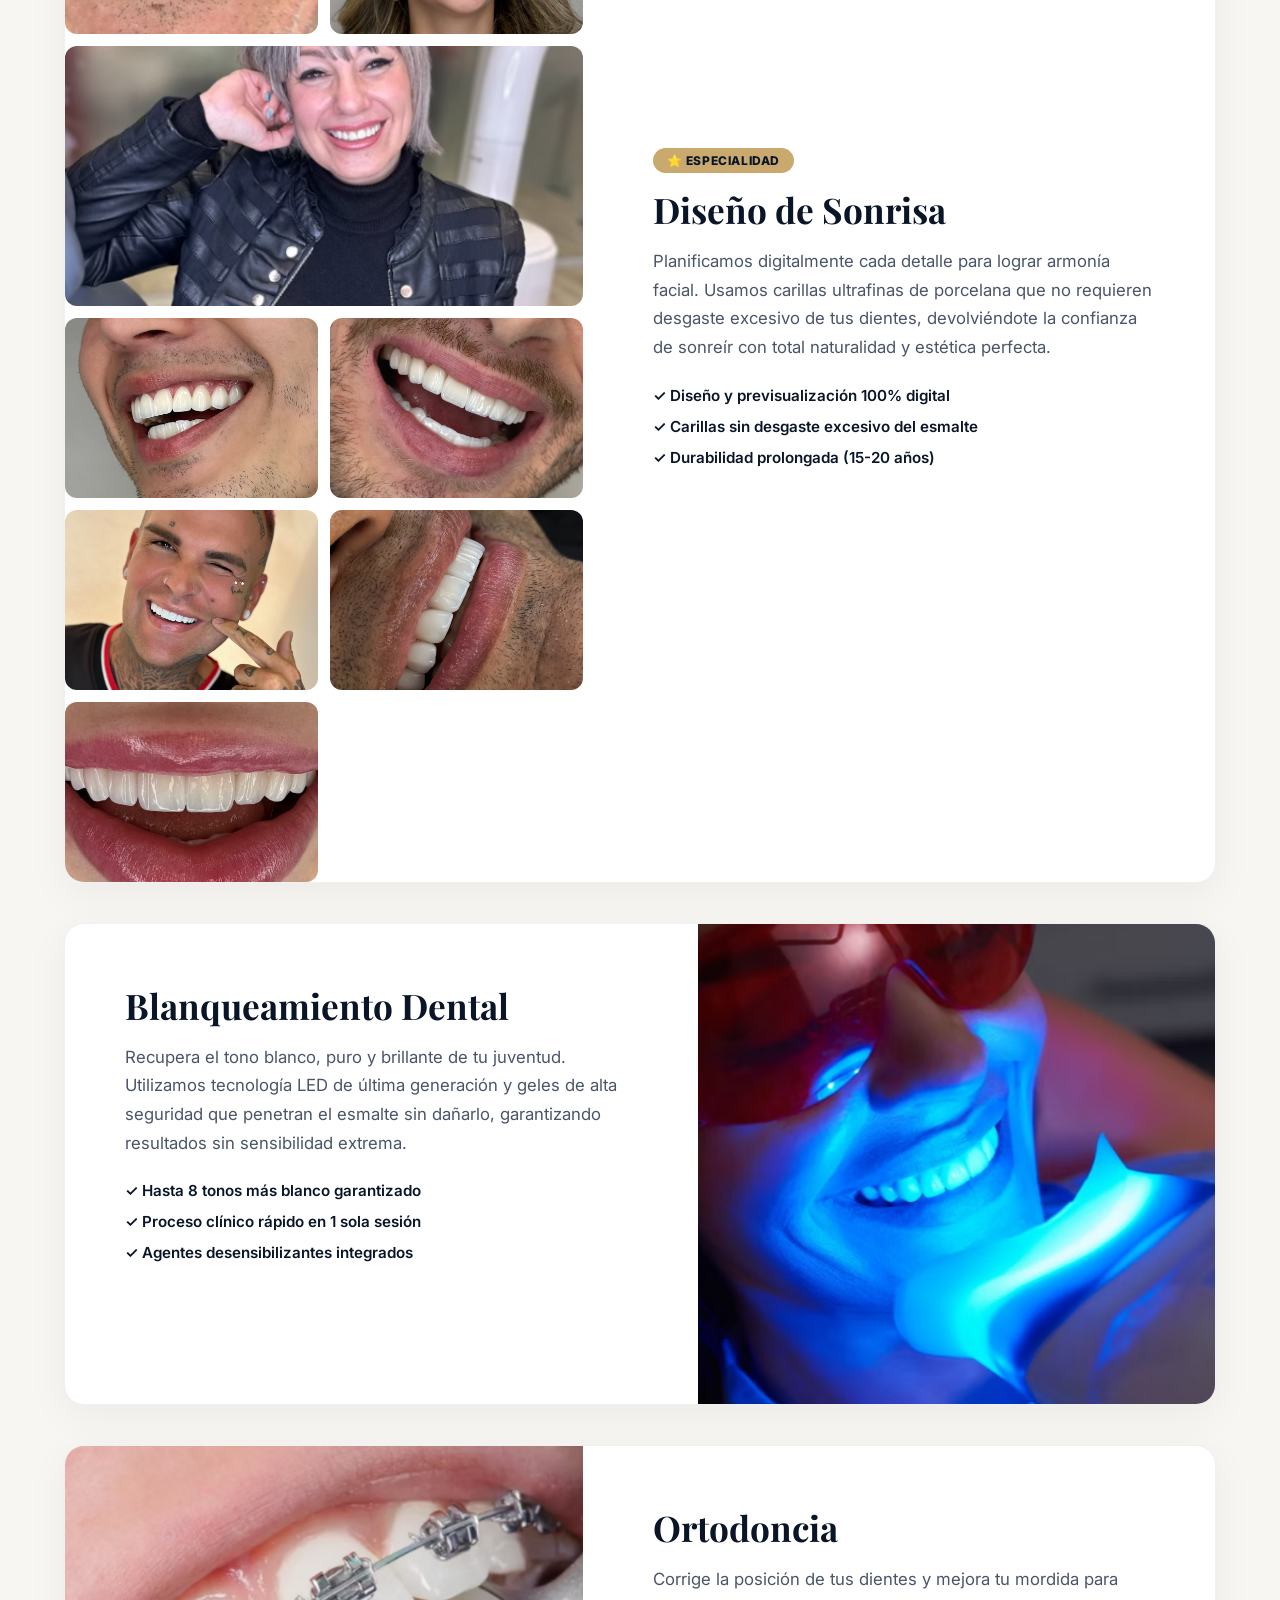
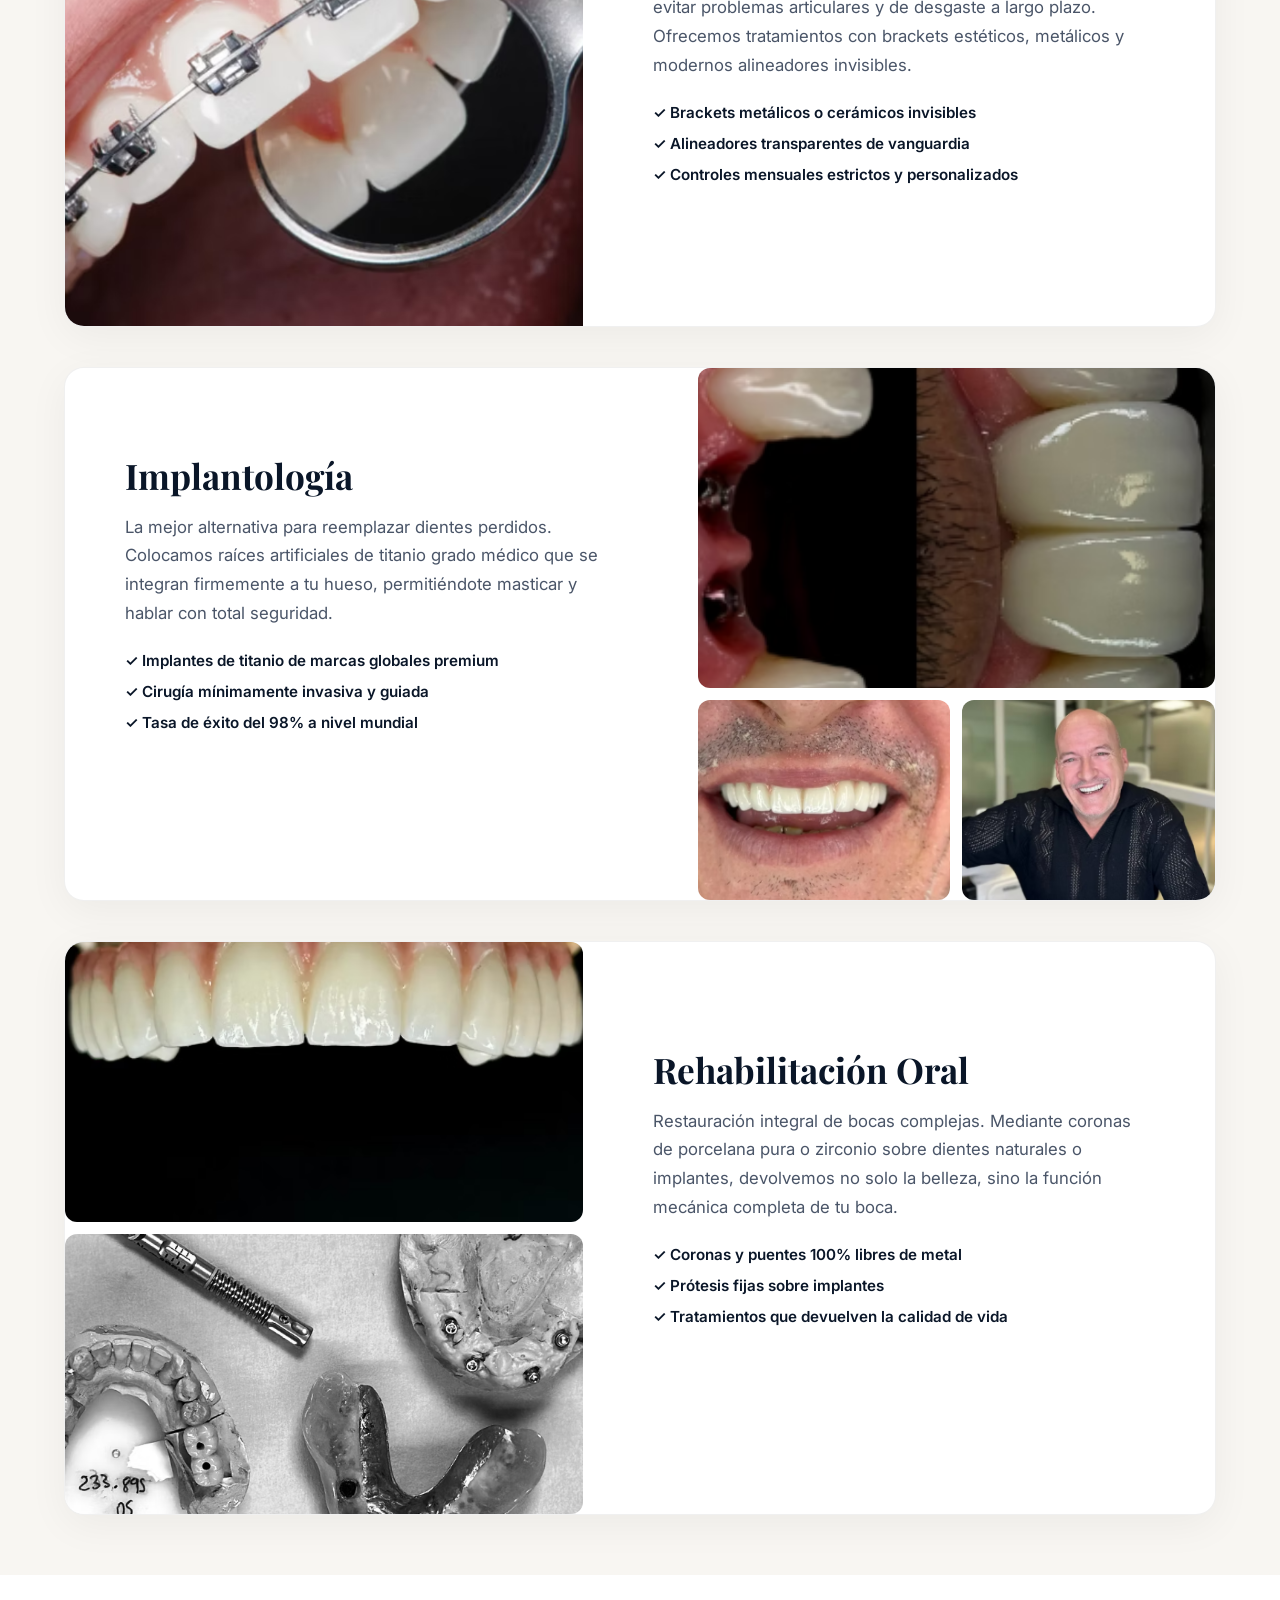
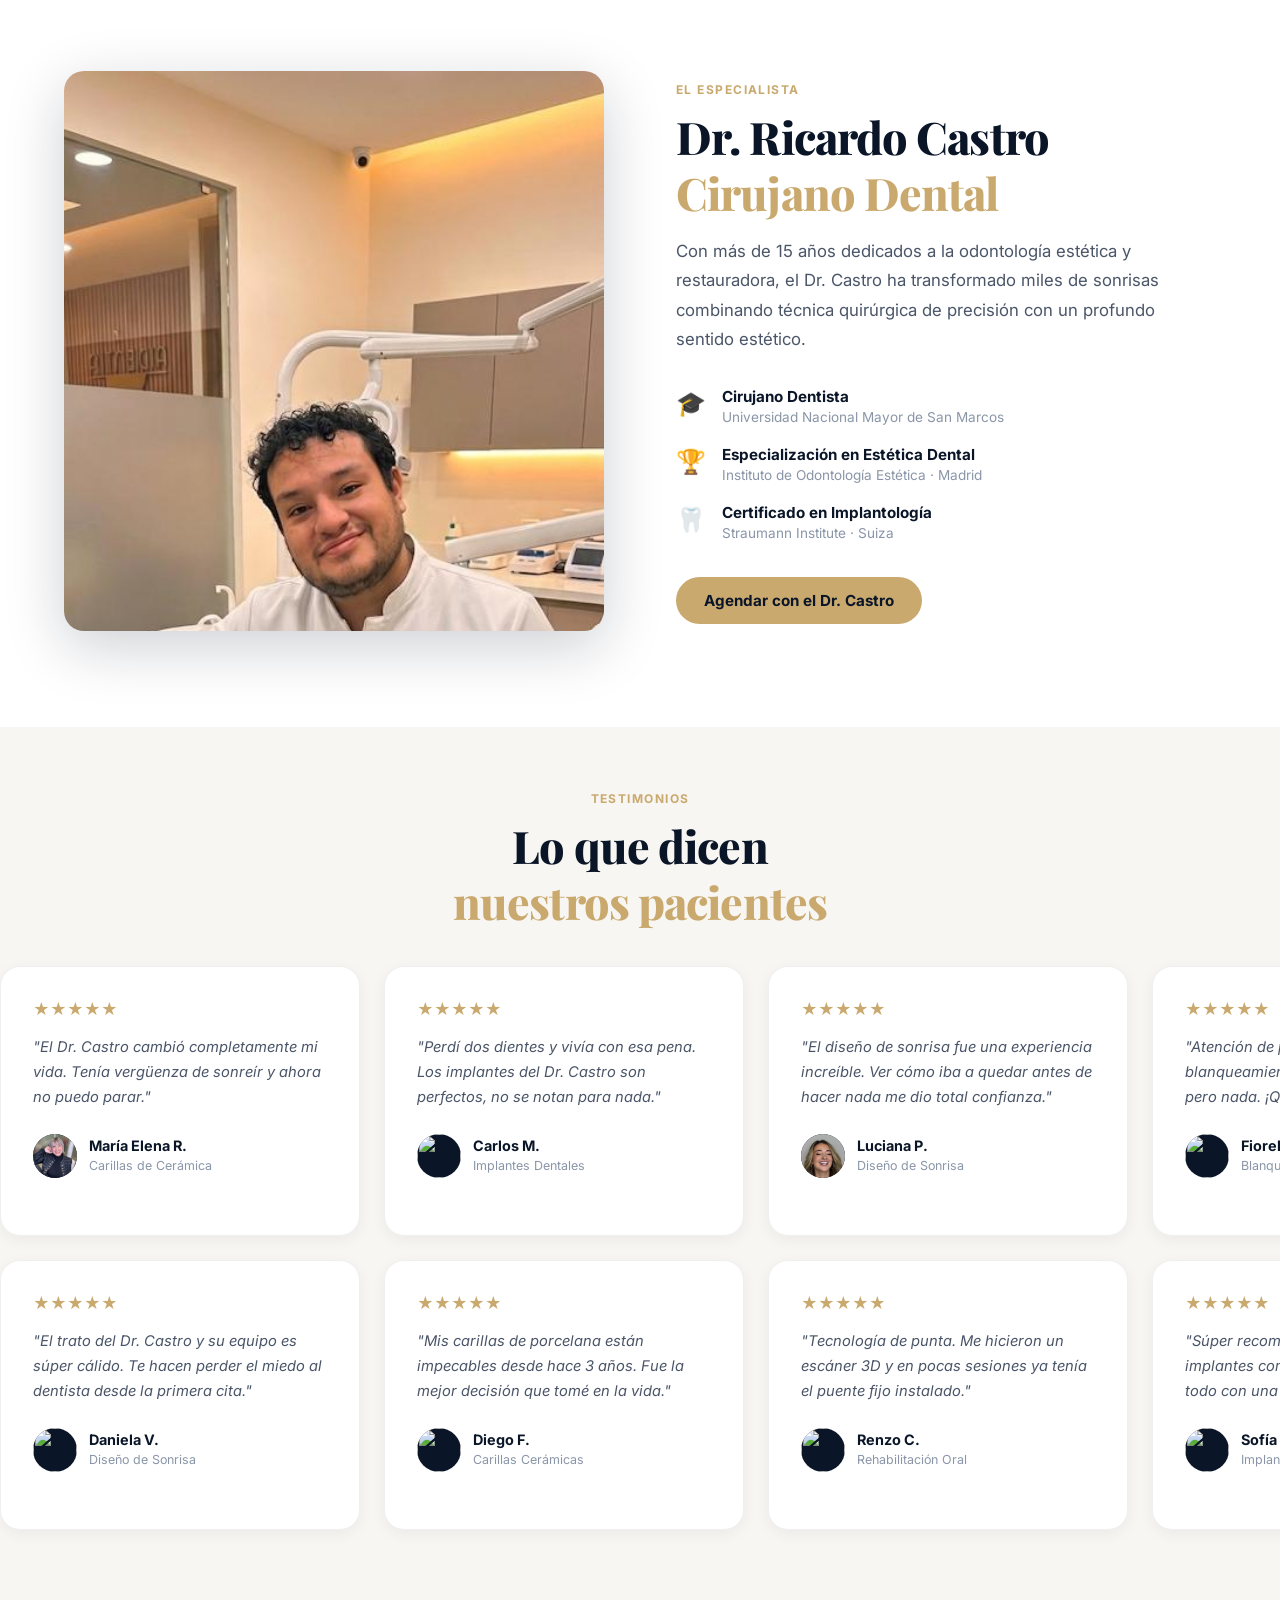
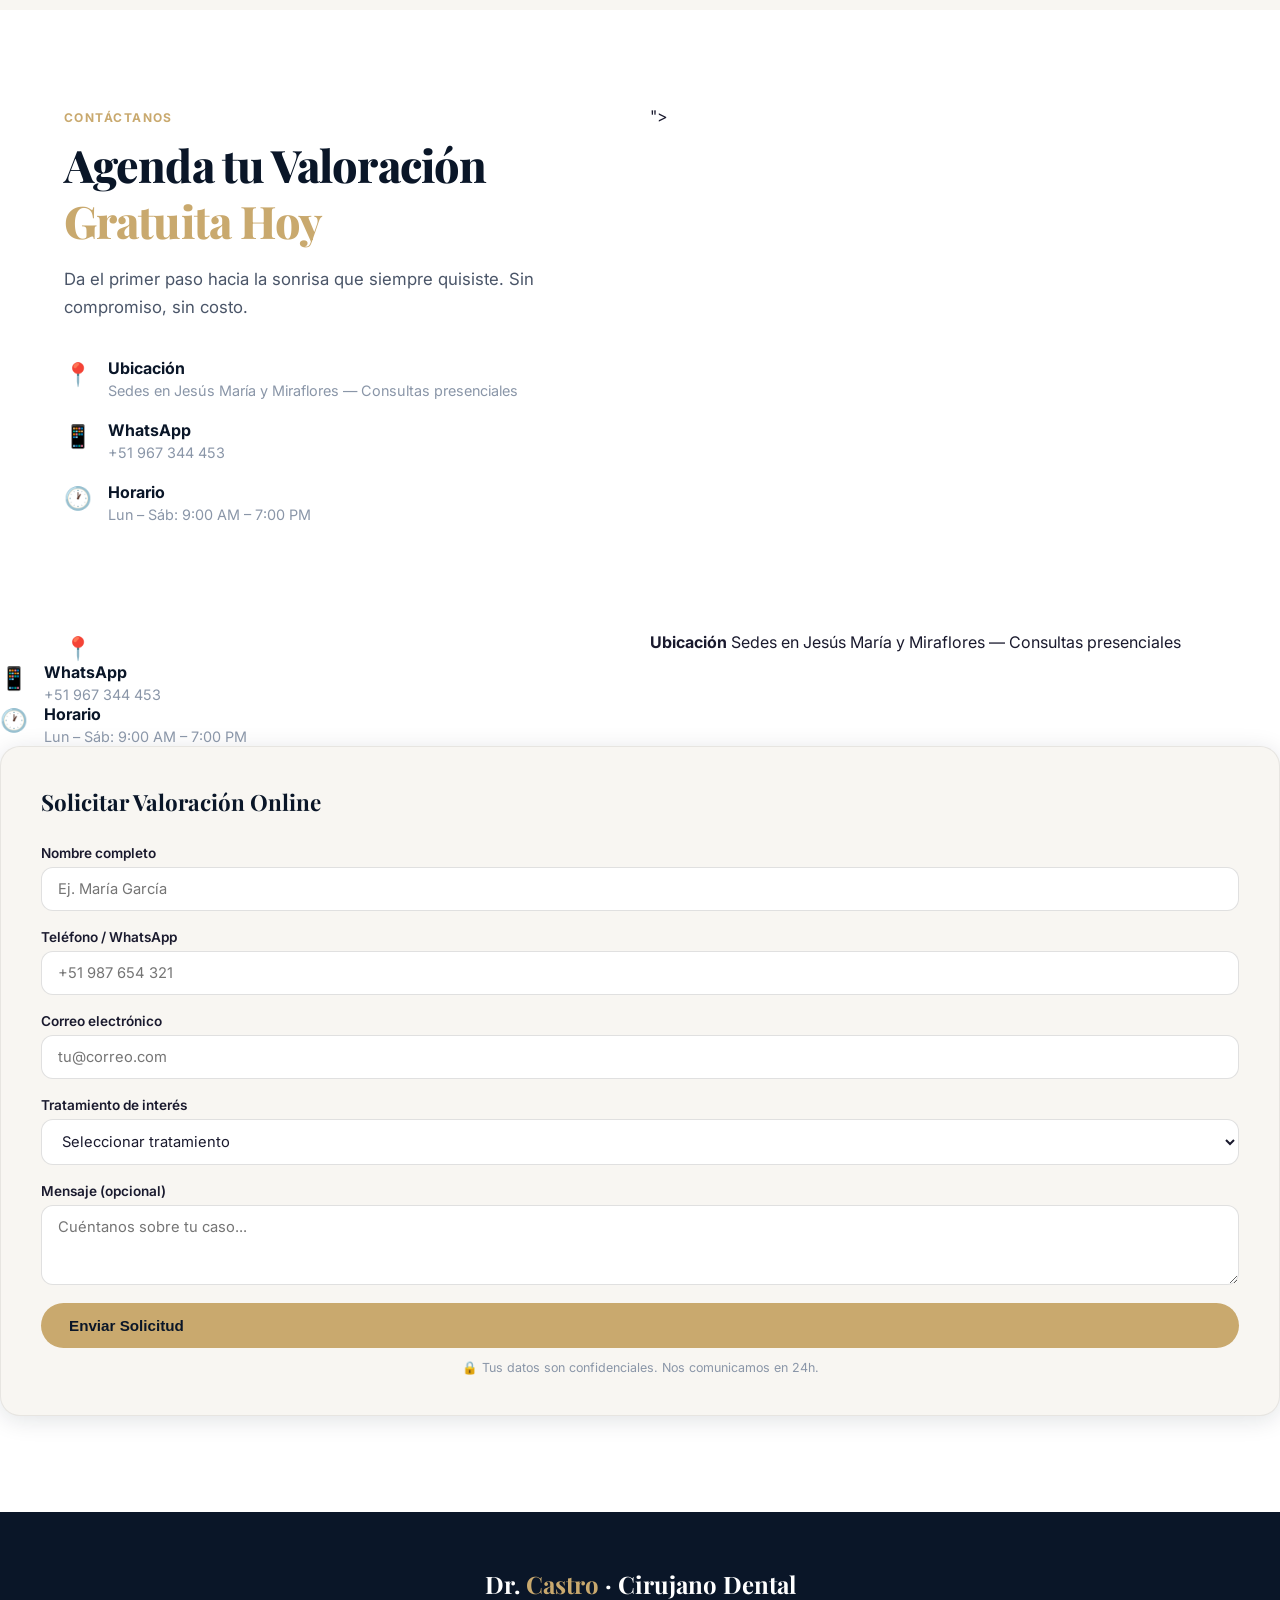
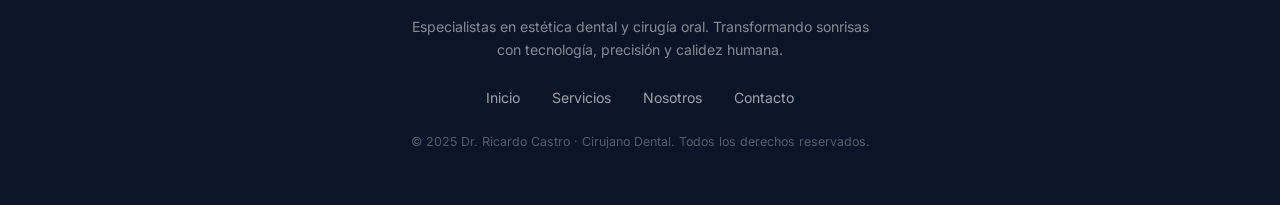
==== commit 0f078662: "fix: restaurar etiquetas de cierre en seccion about" ====
--- a/index.html
+++ b/index.html
@@ -236,7 +236,14 @@
               <strong>Certificado en Implantología</strong>
               <span>Straumann Institute · Suiza</span>
             </div>
-         <!-- TESTIMONIOS (MARQUEE INFINITO) -->
+          </div>
+        </div>
+        <a href="#contacto" class="btn-primary">Agendar con el Dr. Castro</a>
+      </div>
+    </div>
+  </section>
+
+  <!-- TESTIMONIOS (MARQUEE INFINITO) -->
   <section class="section testimonios-section" id="testimonios" style="overflow:hidden;">
     <div class="container">
       <div class="section-label">TESTIMONIOS</div>
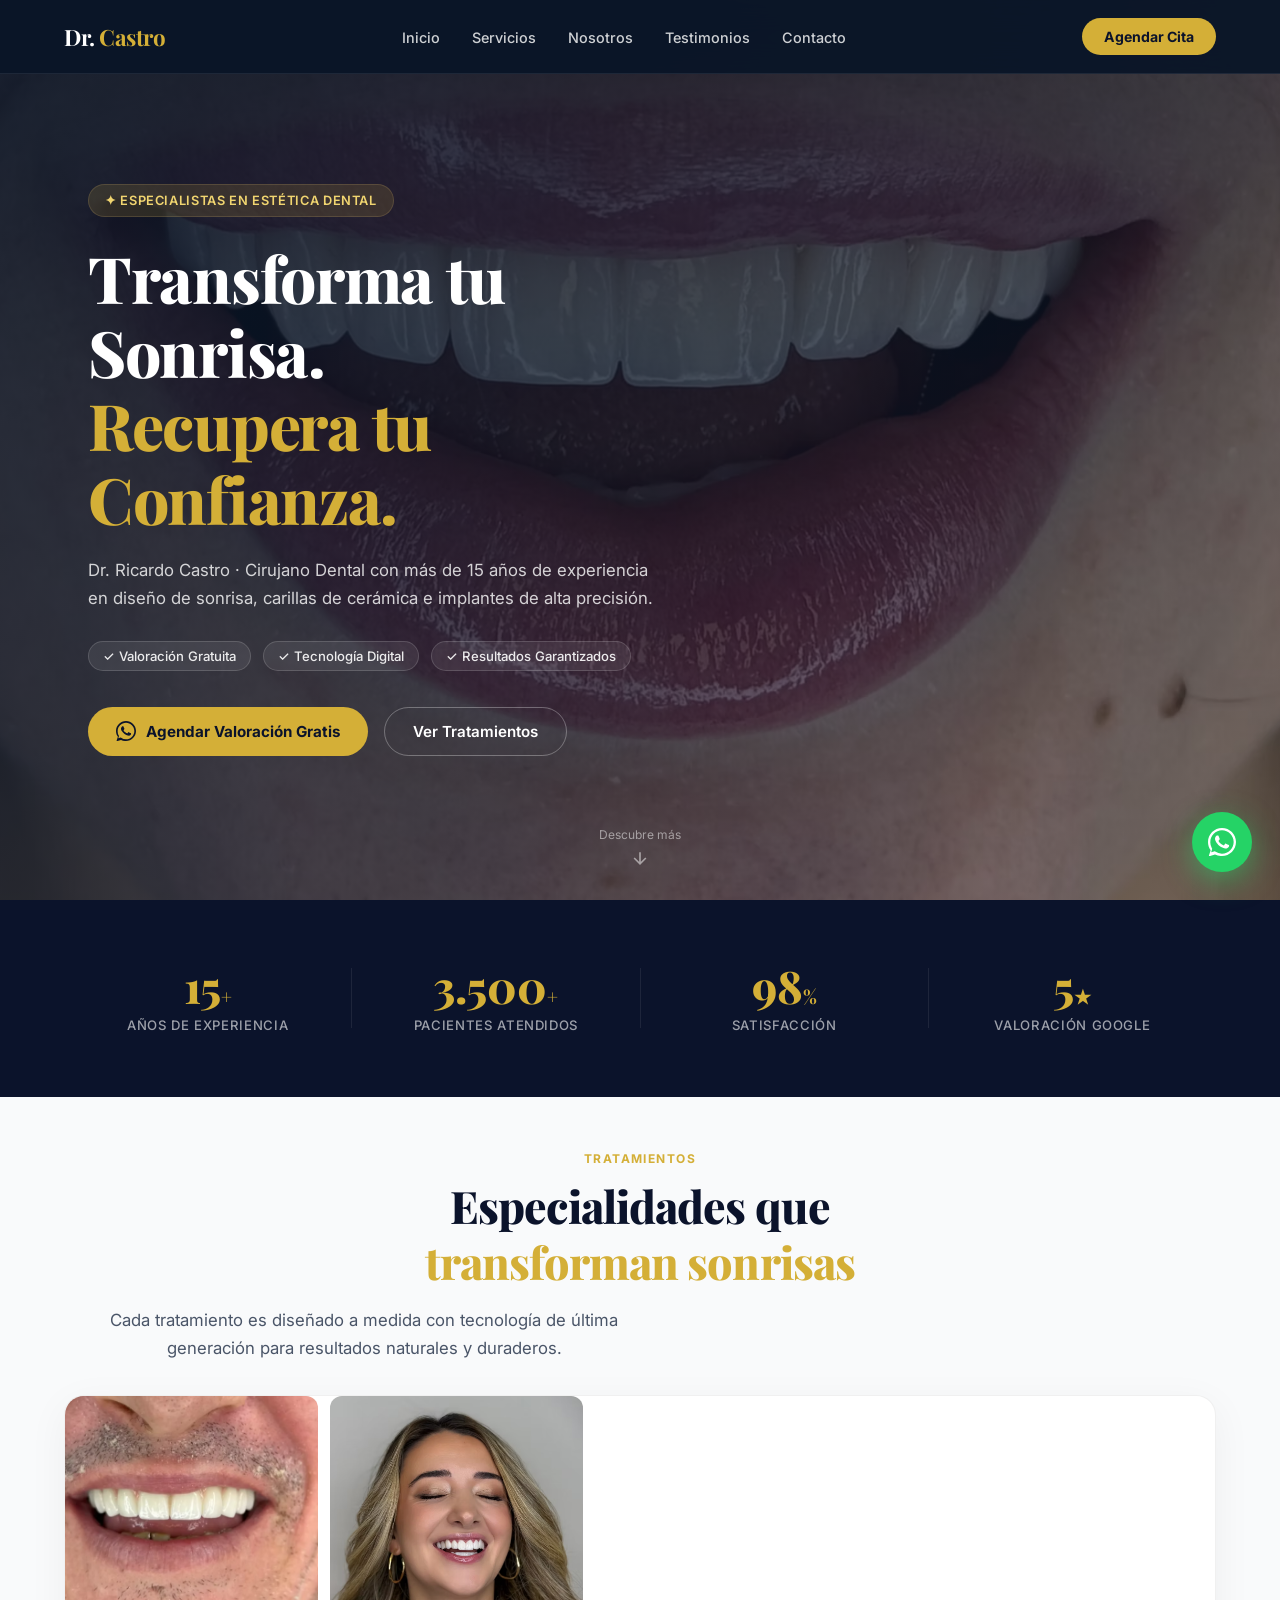
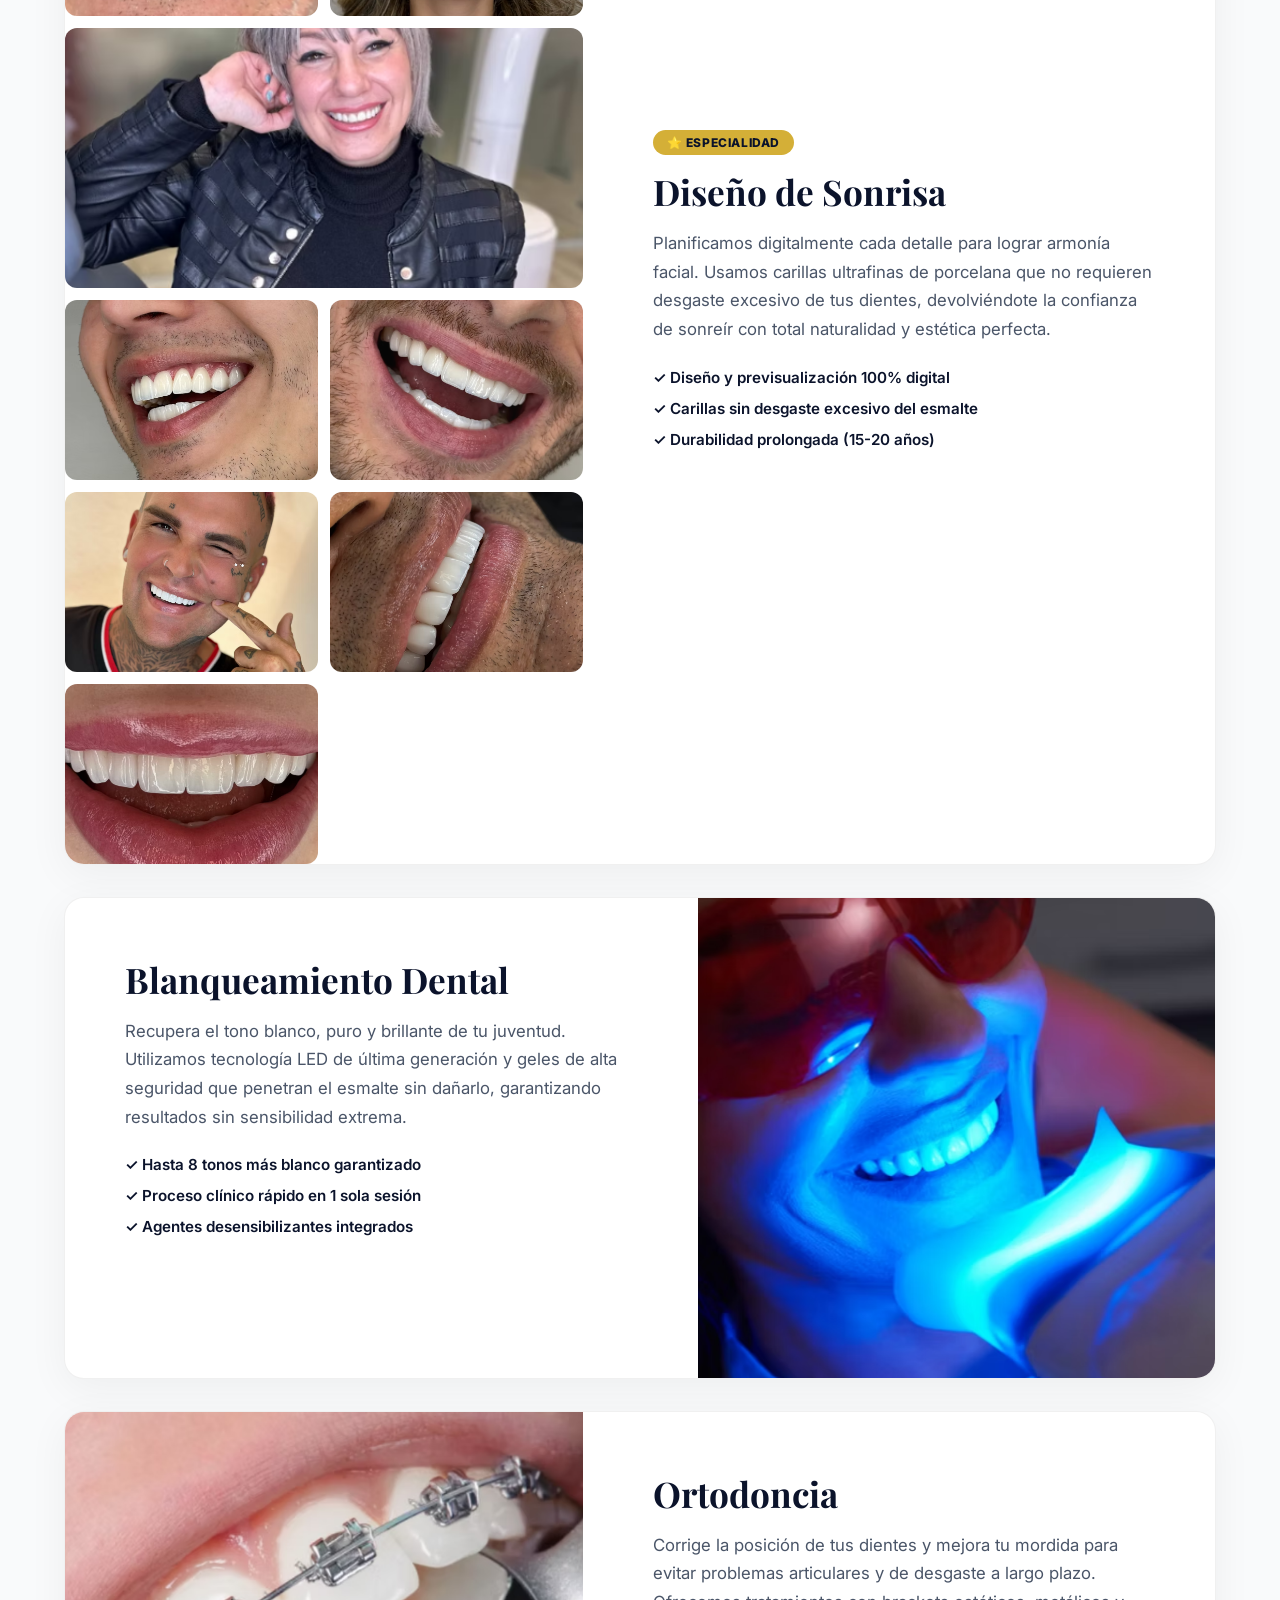
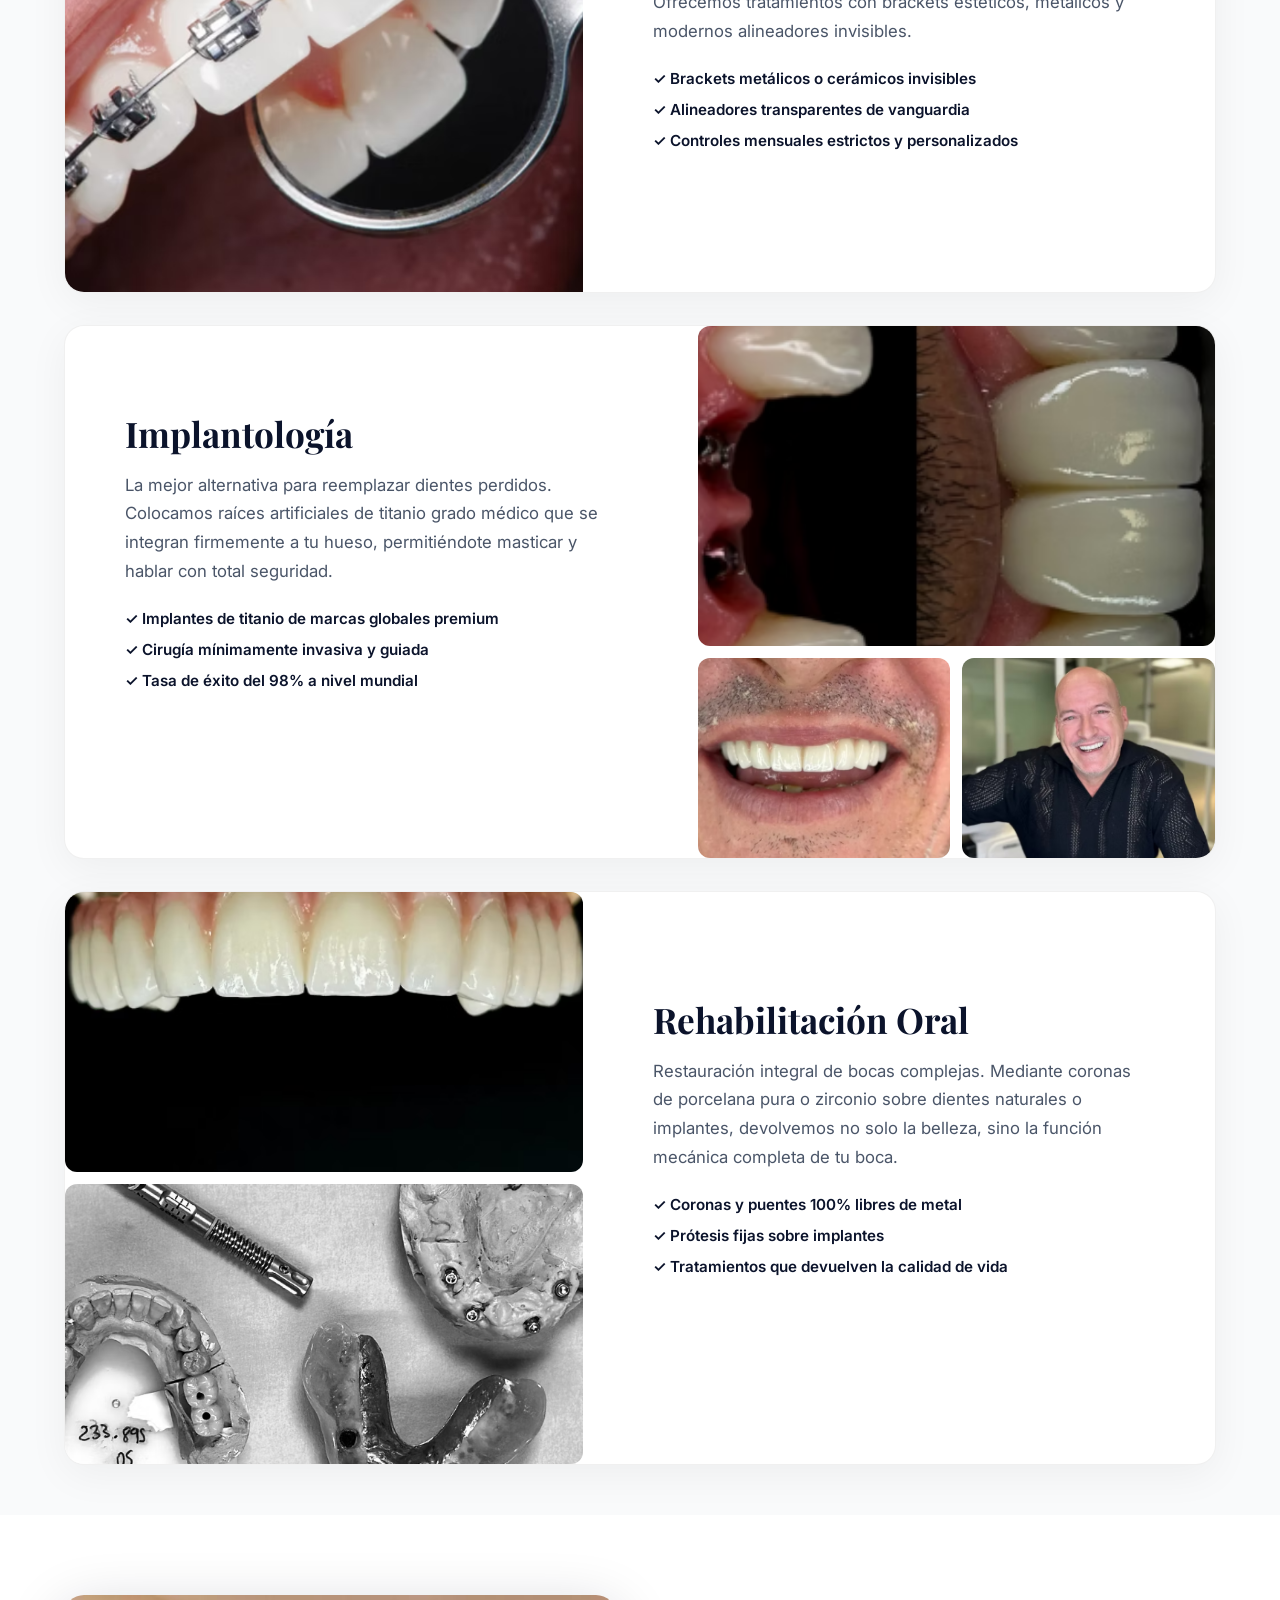
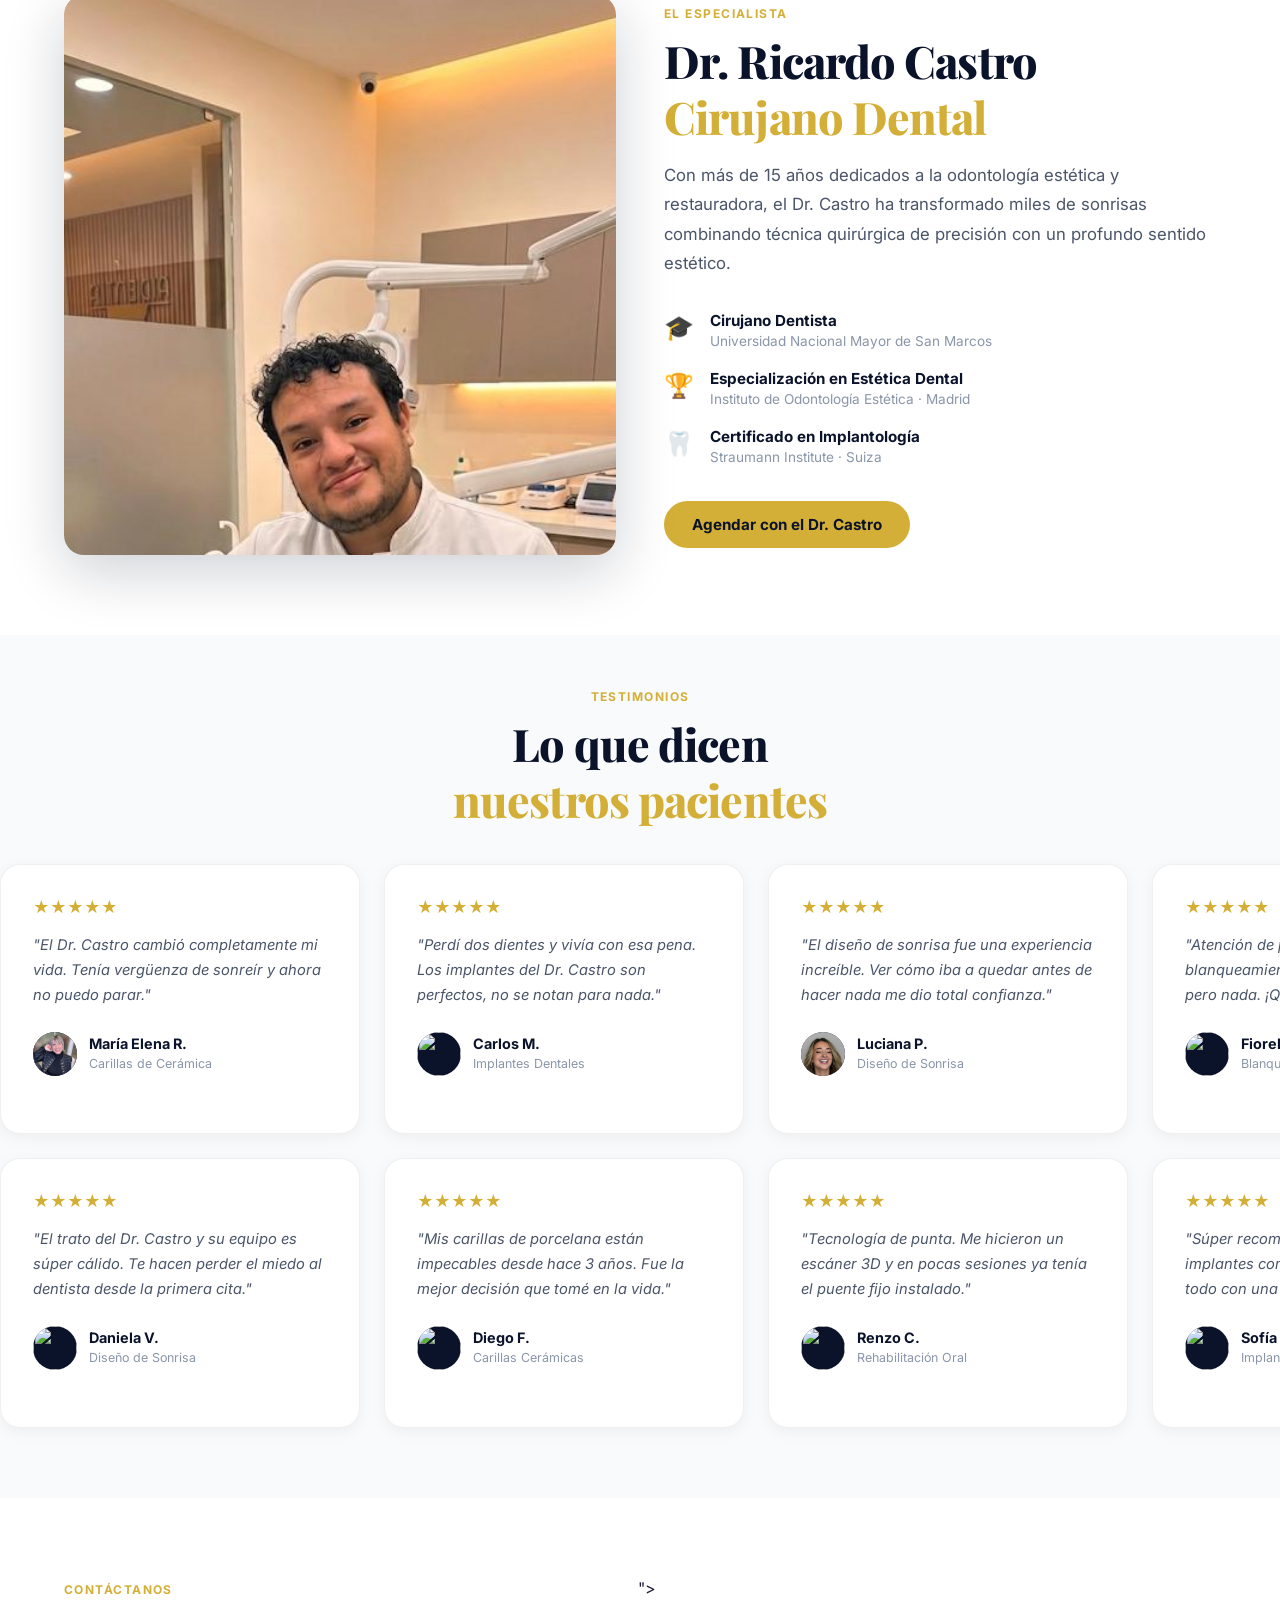
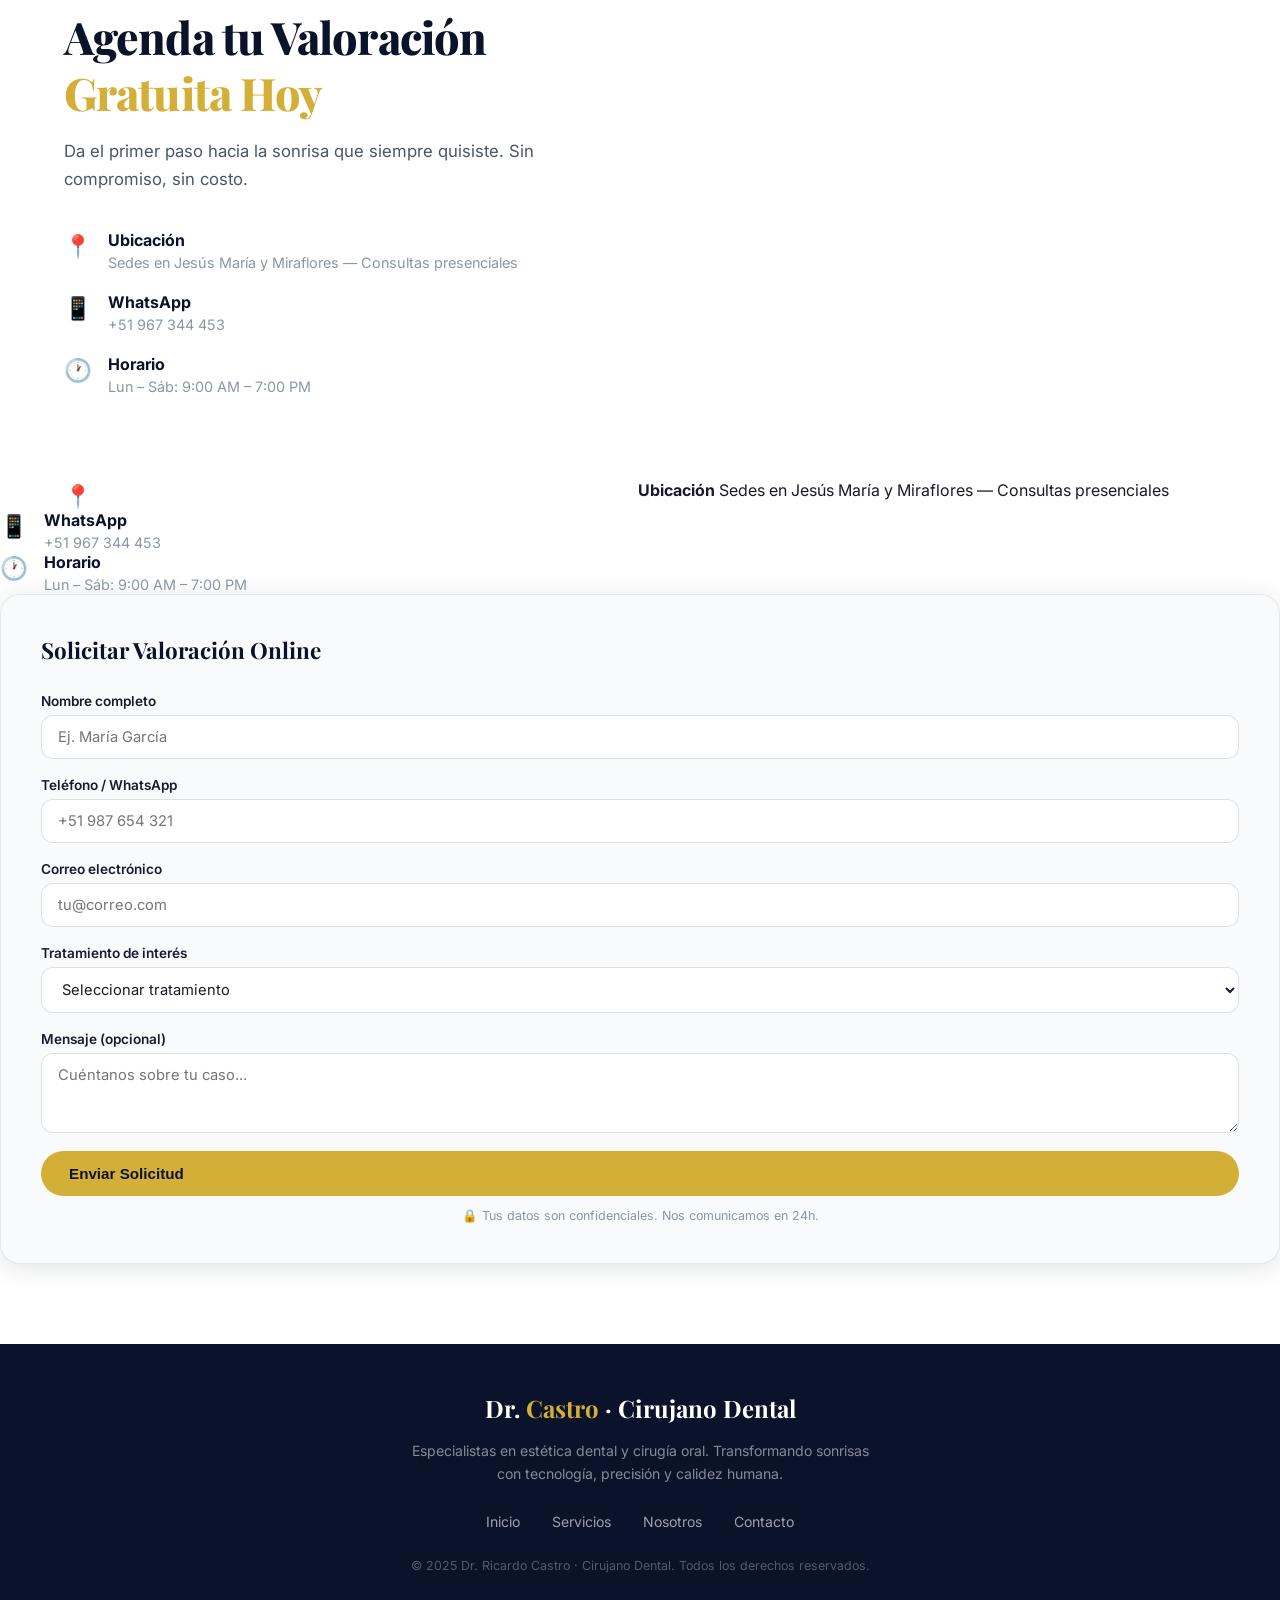
==== commit 9e72954e: "feat: anadir boton flotante cotiza online para mobile" ====
--- a/index.html
+++ b/index.html
@@ -411,6 +411,7 @@
   </footer>
 
   <!-- FLOATING WA -->
+  <a href="#contacto" class="floating-cotiza">Cotiza Online</a>
   <a href="https://wa.me/51967344453?text=Hola%20Dr.%20Castro%2C%20quiero%20agendar%20mi%20valoraci%C3%B3n%20gratuita" target="_blank" class="floating-wa" aria-label="WhatsApp">
     <svg width="28" height="28" fill="white" viewBox="0 0 24 24"><path d="M17.472 14.382c-.297-.149-1.758-.867-2.03-.967-.273-.099-.471-.148-.67.15-.197.297-.767.966-.94 1.164-.173.199-.347.223-.644.075-.297-.15-1.255-.463-2.39-1.475-.883-.788-1.48-1.761-1.653-2.059-.173-.297-.018-.458.13-.606.134-.133.298-.347.446-.52.149-.174.198-.298.298-.497.099-.198.05-.371-.025-.52-.075-.149-.669-1.612-.916-2.207-.242-.579-.487-.5-.669-.51a5.526 5.526 0 00-.57-.01c-.198 0-.52.074-.792.372-.272.297-1.04 1.016-1.04 2.479 0 1.462 1.065 2.875 1.213 3.074.149.198 2.096 3.2 5.077 4.487.709.306 1.262.489 1.694.625.712.227 1.36.195 1.871.118.571-.085 1.758-.719 2.006-1.413.248-.694.248-1.289.173-1.413-.074-.124-.272-.198-.57-.347z"/><path d="M12 0C5.373 0 0 5.373 0 12c0 2.625.846 5.059 2.284 7.034L.789 23.492a.5.5 0 00.627.616l4.584-1.397A11.945 11.945 0 0012 24c6.627 0 12-5.373 12-12S18.627 0 12 0zm0 22a9.952 9.952 0 01-5.821-1.828l-.407-.275-3.02.92.858-2.951-.3-.423A9.935 9.935 0 012 12C2 6.486 6.486 2 12 2s10 4.486 10 10-4.486 10-10 10z"/></svg>
   </a>
--- a/style.css
+++ b/style.css
@@ -4,14 +4,14 @@
    DESIGN TOKENS
    ══════════════════════════════ */
 :root {
-  --navy:    #0a1628;
-  --navy-2:  #112240;
-  --navy-3:  #1a3a6b;
-  --gold:    #c9a96e;
-  --gold-lt: #e2c99a;
-  --gold-glow: rgba(201,169,110,0.15);
+  --navy:    #0B132B;
+  --navy-2:  #15234B;
+  --navy-3:  #1C2E5E;
+  --gold:    #D4AF37;
+  --gold-lt: #F1D570;
+  --gold-glow: rgba(212,175,55,0.15);
   --white:   #ffffff;
-  --off-white: #f8f6f2;
+  --off-white: #F9FAFB;
   --text:    #1a1a2e;
   --text-2:  #4a5568;
   --text-3:  #8a96a8;
@@ -208,7 +208,7 @@
 /* ══════════════════════════════
    SECTIONS COMMON
    ══════════════════════════════ */
-.section { padding: 60px 0; }
+.section { padding: 50px 0; }
 .section-label {
   display: inline-block; font-size: 0.75rem; font-weight: 700;
   letter-spacing: 0.12em; text-transform: uppercase;
@@ -220,7 +220,7 @@
   margin-bottom: 16px; letter-spacing: -0.02em;
 }
 .section-title em { color: var(--gold); font-style: normal; }
-.section-desc { color: var(--text-2); font-size: 1.05rem; line-height: 1.7; max-width: 600px; margin-bottom: 40px; }
+.section-desc { color: var(--text-2); font-size: 1.05rem; line-height: 1.7; max-width: 600px; margin-bottom: 30px; }
 
 /* ══════════════════════════════
    SERVICES
@@ -230,8 +230,8 @@
 .services-blocks {
   display: flex;
   flex-direction: column;
-  gap: 40px; /* Reducido */
-  margin-top: 40px; /* Reducido */
+  gap: 32px;
+  margin-top: 32px;
 }
 .service-block {
   display: flex;
@@ -324,8 +324,8 @@
 /* ══════════════════════════════
    ABOUT
    ══════════════════════════════ */
-.about-section { padding: 96px 0; background: var(--white); }
-.about-inner { display: grid; grid-template-columns: 1fr 1fr; gap: 72px; align-items: center; }
+.about-section { padding: 80px 0; background: var(--white); }
+.about-inner { display: grid; grid-template-columns: 1fr 1fr; gap: 48px; align-items: center; }
 .about-img-wrap {
   position: relative; border-radius: var(--radius-lg);
   overflow: hidden; box-shadow: var(--shadow-lg);
@@ -379,8 +379,8 @@
 /* ══════════════════════════════
    CONTACTO
    ══════════════════════════════ */
-.contacto-section { background: var(--white); padding: 96px 0; }
-.contacto-inner { display: grid; grid-template-columns: 1fr 1.1fr; gap: 72px; align-items: start; }
+.contacto-section { background: var(--white); padding: 80px 0; }
+.contacto-inner { display: grid; grid-template-columns: 1fr 1.1fr; gap: 48px; align-items: start; }
 .contacto-text .section-title { color: var(--navy); }
 .contacto-text > p { color: var(--text-2); font-size: 1.05rem; line-height: 1.7; margin-bottom: 36px; }
 .contact-info-list { display: flex; flex-direction: column; gap: 20px; margin-bottom: 36px; }
@@ -414,7 +414,7 @@
 /* ══════════════════════════════
    FOOTER
    ══════════════════════════════ */
-.footer { background: var(--navy); padding: 56px 0; }
+.footer { background: var(--navy); padding: 48px 0; }
 .footer-inner { text-align: center; }
 .footer-brand {
   font-family: var(--font-display); font-size: 1.5rem; font-weight: 700;
@@ -428,8 +428,11 @@
 .footer-copy { color: rgba(255,255,255,0.3); font-size: 0.78rem; }
 
 /* ══════════════════════════════
-   FLOATING WA
-   ══════════════════════════════ */
+   FLOATING ACTIONS
+   ══════════════════════════════ */
+.floating-cotiza {
+  display: none;
+}
 .floating-wa {
   position: fixed; bottom: 28px; right: 28px; z-index: 999;
   width: 60px; height: 60px; border-radius: 50%;
@@ -441,7 +444,6 @@
   transform: scale(1.1) translateY(-5px);
   box-shadow: 0 12px 24px rgba(37,211,102,0.5);
 }
-
 /* ══════════════════════════════
    GALERÍAS DE SERVICIOS
    ══════════════════════════════ */
@@ -545,9 +547,21 @@
    OPTIMIZACIÓN MÓVIL (MOBILE)
    ══════════════════════════════ */
 @media (max-width: 900px) {
-  .sb-gallery {
-    min-width: 100%;
-  }
+  .service-block { flex-direction: column; text-align: center; }
+  .service-block.reverse { flex-direction: column; }
+  .sb-image img { height: 320px; width: 100%; }
+  .sb-content { padding: 32px 24px; }
+  .service-block.reverse .sb-content { padding: 32px 24px; }
+  .sb-features { justify-content: center; }
+  
+  .about-inner { grid-template-columns: 1fr; gap: 48px; text-align: center; }
+  .about-img-wrap img { height: 420px; }
+  .about-credentials { margin: 0 auto 32px; justify-content: center; align-items: center; }
+  .credential { justify-content: center; text-align: left; }
+  
+  .contacto-inner { grid-template-columns: 1fr; gap: 48px; }
+  
+  .sb-gallery { min-width: 100%; }
   .sb-gallery.grid-ds img:nth-child(3) { height: 200px; }
   .sb-gallery.grid-ds img:first-child,
   .sb-gallery.grid-ds img:nth-child(2) { height: 160px; }
@@ -565,13 +579,37 @@
   .marquee .testimonio-card { width: 300px; }
 }
 @media (max-width: 600px) {
-  .hero-title { font-size: 2.8rem; }
-  .hero-subtitle { font-size: 1.1rem; }
-  .sb-title { font-size: 1.8rem; }
-  .sb-content { padding: 30px 20px; }
-  .section-title { font-size: 2.2rem; }
-}
-
+  .section, .about-section, .contacto-section { padding: 40px 0; }
+  .hero-content { padding: 100px 20px 40px; }
+  .hero-ctas { flex-direction: column; }
+  .hero-title { font-size: 2.5rem; }
+  .hero-subtitle { font-size: 1rem; }
+  .stats-inner { flex-direction: column; gap: 8px; }
+  .stat-divider { width: 60px; height: 1px; }
+  .sb-title { font-size: 1.6rem; }
+  .sb-content { padding: 24px 16px; }
+  .service-block.reverse .sb-content { padding: 24px 16px; }
+  .section-title { font-size: 2rem; }
+  .stat-num { font-size: 2.2rem; }
+  .contact-form { padding: 28px 20px; }
+  
+  .floating-cotiza {
+    display: flex; align-items: center; justify-content: center;
+    position: fixed; bottom: 20px; left: 20px; z-index: 998;
+    background: var(--gold); color: var(--navy);
+    padding: 0 20px; height: 56px; border-radius: var(--radius-xl);
+    font-weight: 700; font-size: 0.95rem; text-decoration: none;
+    box-shadow: 0 8px 24px rgba(212,175,55,0.4);
+    animation: pulse-cotiza 2.5s infinite;
+  }
+  .floating-wa { bottom: 20px; right: 20px; width: 56px; height: 56px; }
+}
+
+
+@keyframes pulse-cotiza {
+  0%,100% { box-shadow: 0 8px 24px rgba(212,175,55,0.4); }
+  50% { box-shadow: 0 8px 36px rgba(212,175,55,0.8), 0 0 0 10px rgba(212,175,55,0.15); }
+}
 @keyframes pulse-wa {
   0%,100% { box-shadow: 0 8px 28px rgba(37,211,102,0.5); }
   50% { box-shadow: 0 8px 40px rgba(37,211,102,0.8), 0 0 0 12px rgba(37,211,102,0.1); }
@@ -686,24 +724,3 @@
   .carousel-btn--next { right: 6px; }
 }
 
-/* ══════════════════════════════
-   RESPONSIVE
-   ══════════════════════════════ */
-@media (max-width: 960px) {
-  .services-grid { grid-template-columns: 1fr; max-width: 520px; margin: 0 auto; }
-  .about-inner { grid-template-columns: 1fr; gap: 48px; }
-  .about-img-wrap img { height: 420px; }
-  .testimonios-grid { grid-template-columns: 1fr; max-width: 520px; margin: 0 auto; }
-  .contacto-inner { grid-template-columns: 1fr; gap: 48px; }
-  .process-arrow { display: none; }
-  .process-grid { gap: 8px; }
-}
-@media (max-width: 600px) {
-  .hero-content { padding: 100px 20px 60px; }
-  .stats-inner { flex-direction: column; gap: 8px; }
-  .stat-divider { width: 60px; height: 1px; }
-  .hero-ctas { flex-direction: column; }
-  .section { padding: 64px 0; }
-  .process-grid { flex-direction: column; align-items: center; }
-  .contact-form { padding: 28px 20px; }
-}
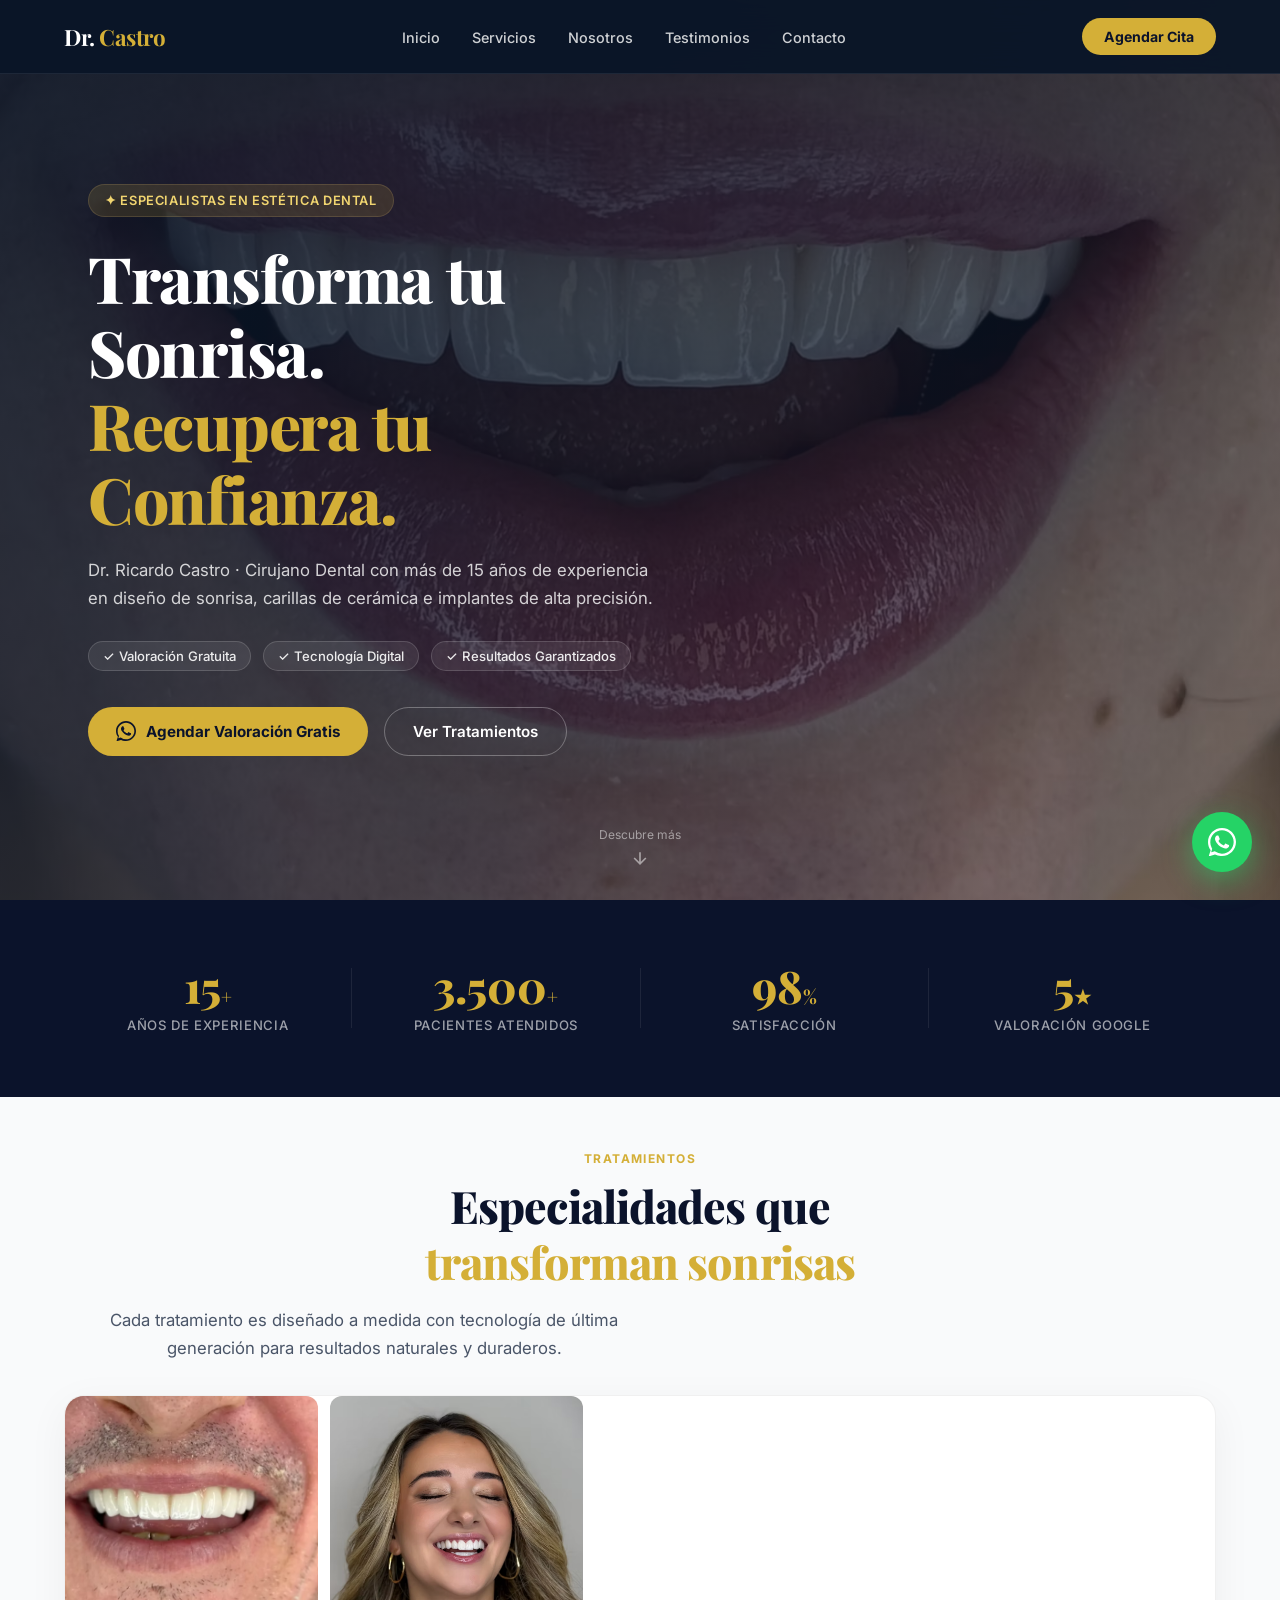
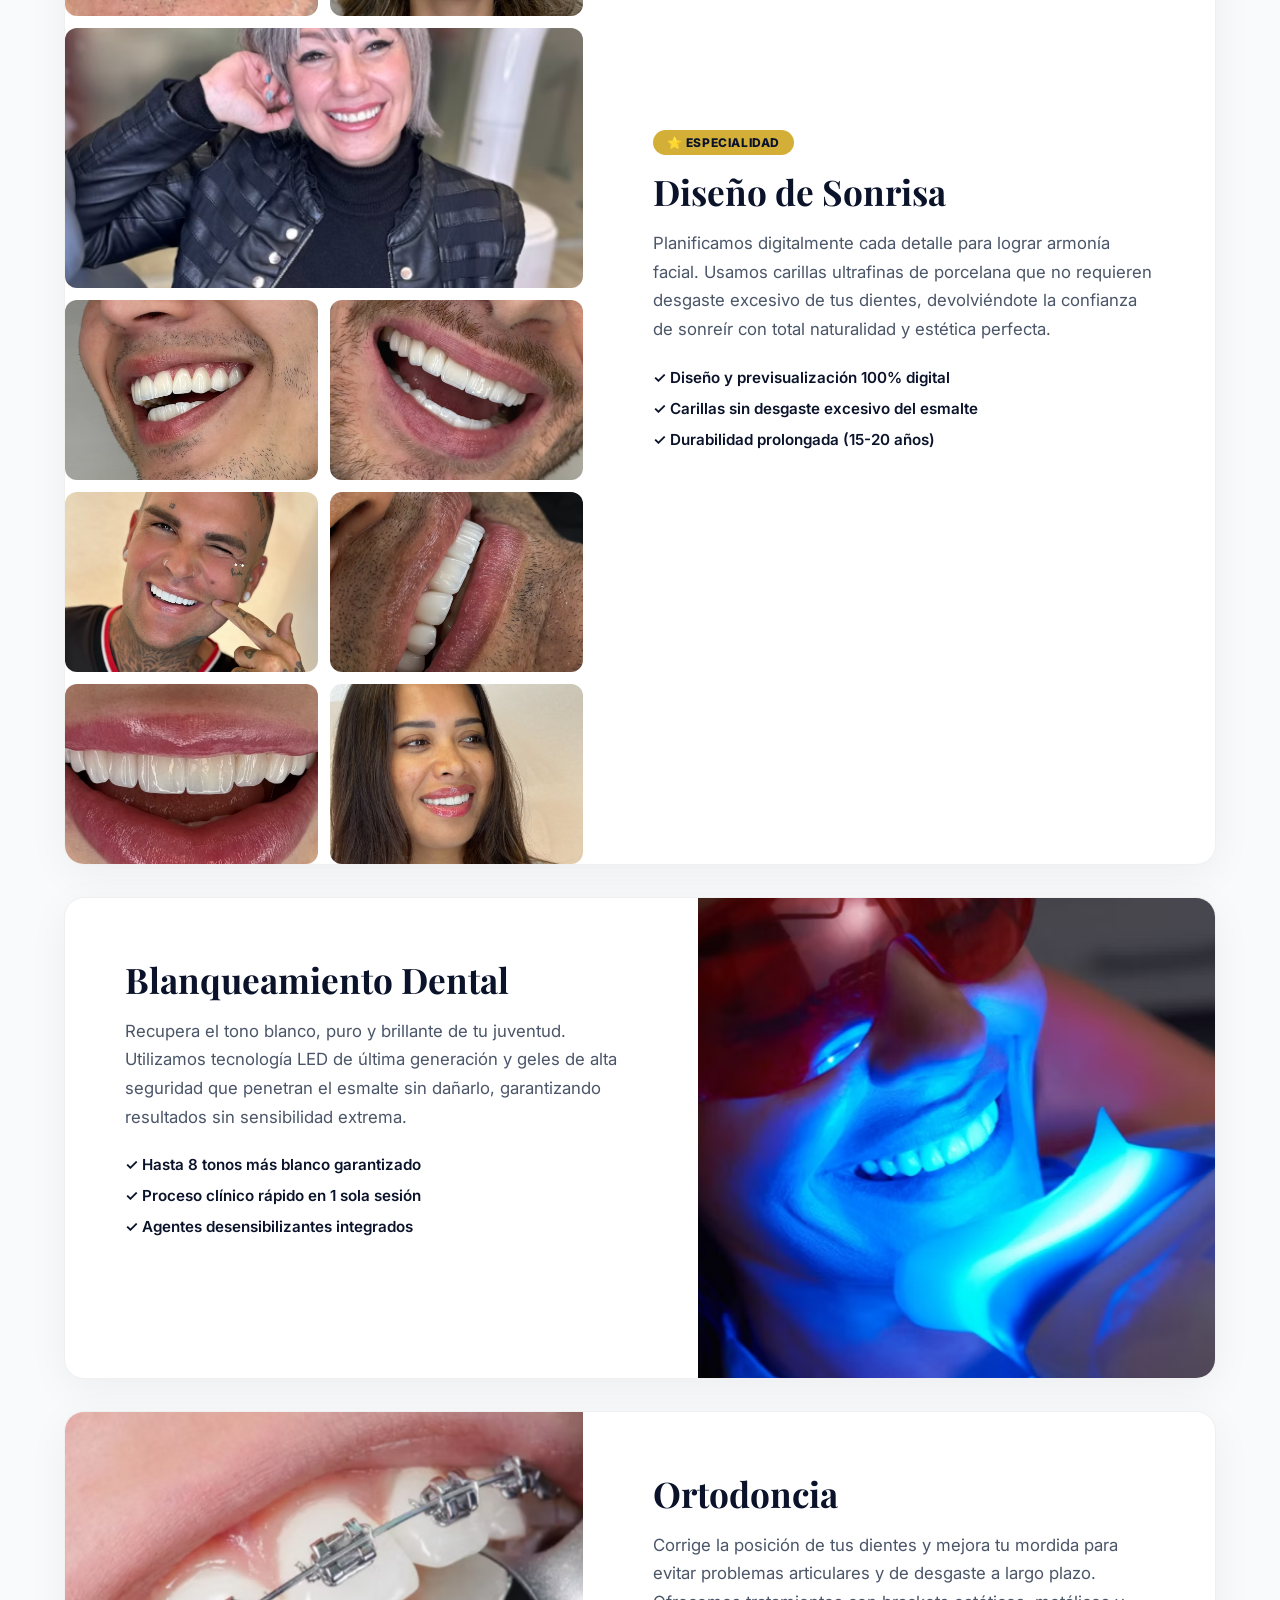
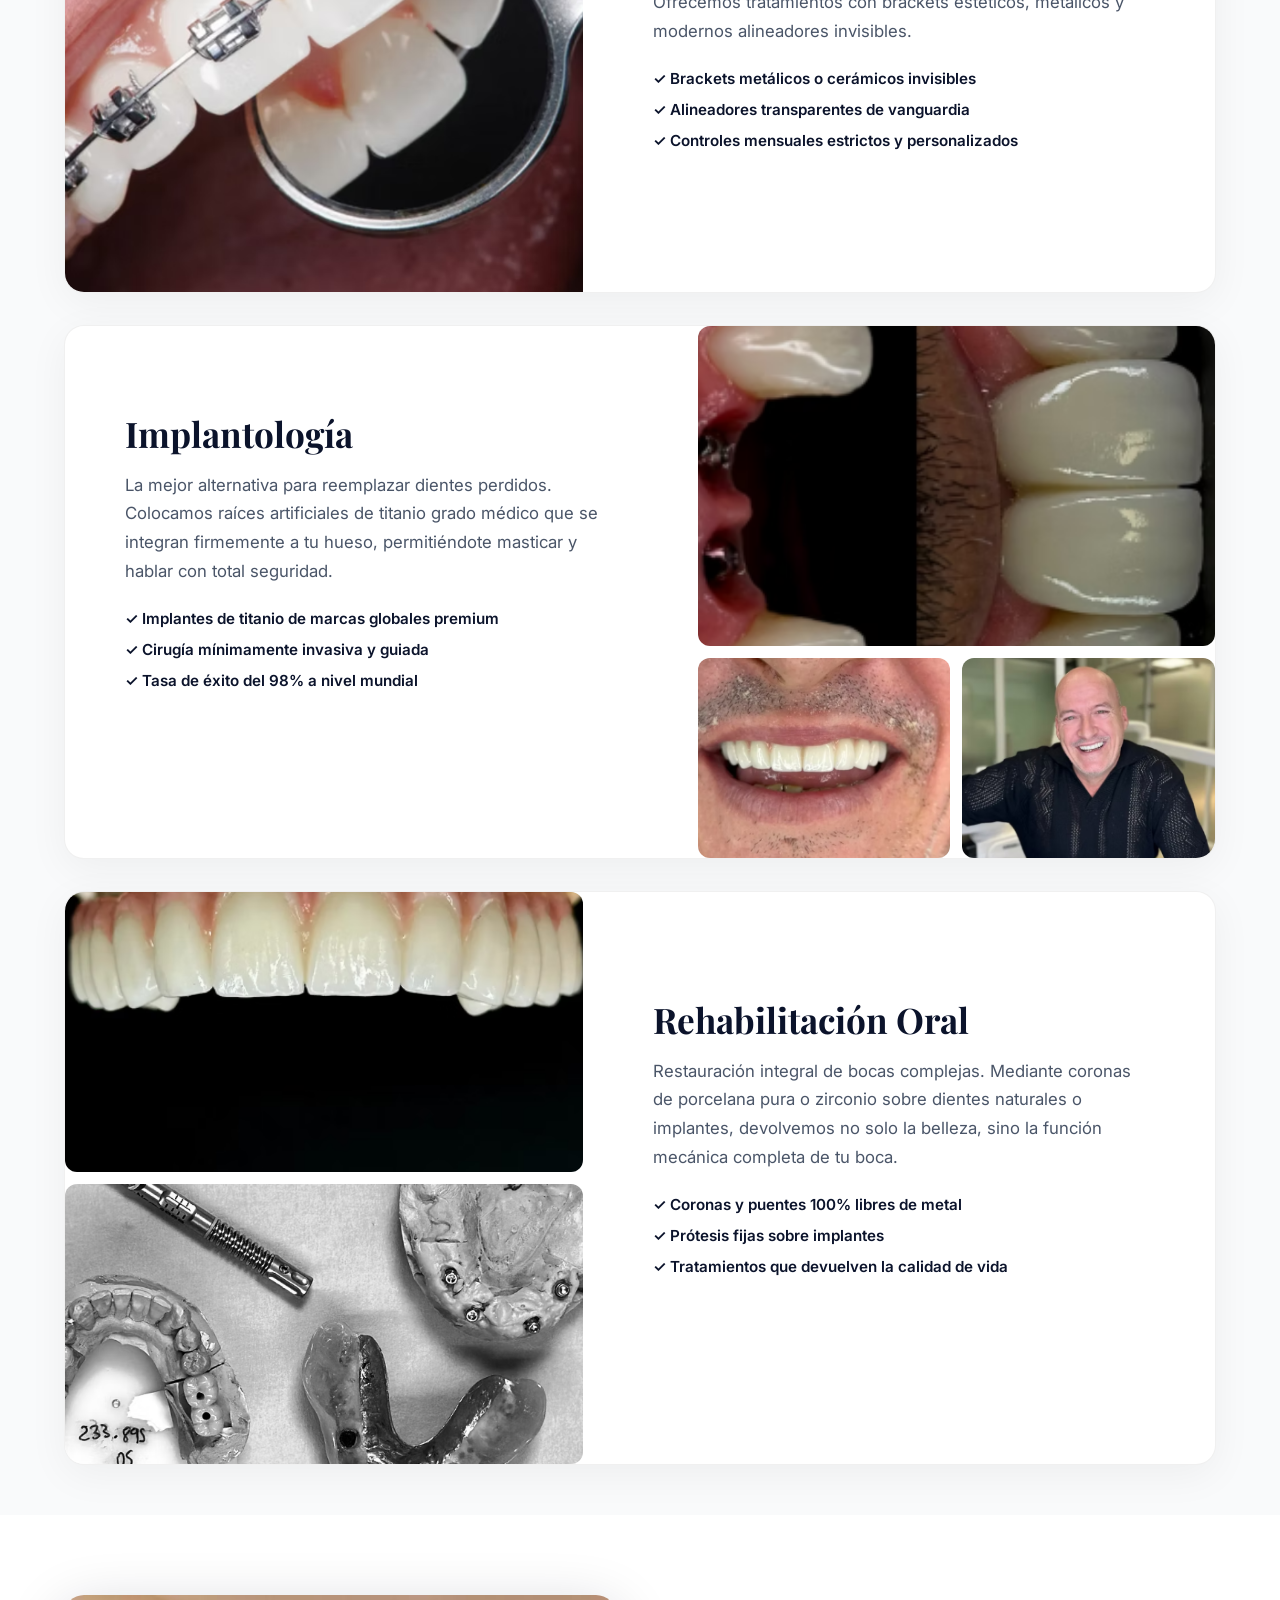
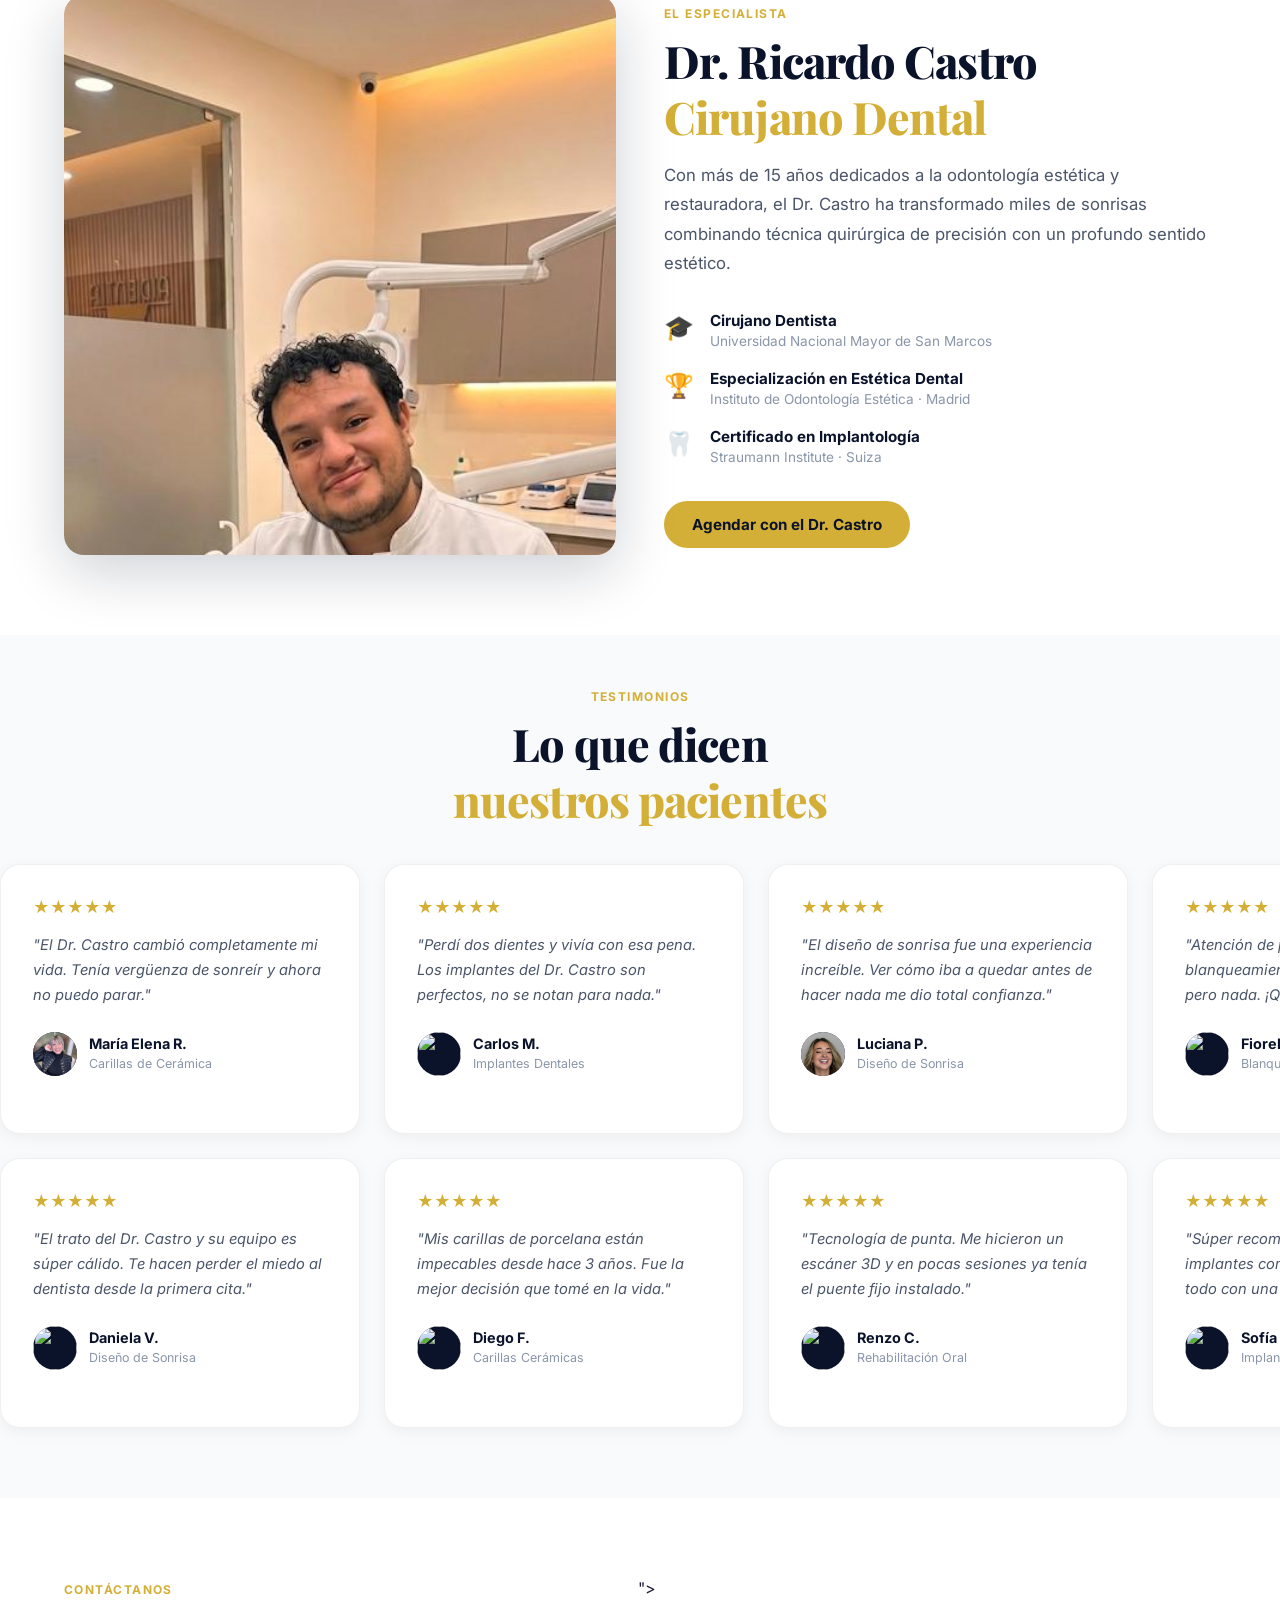
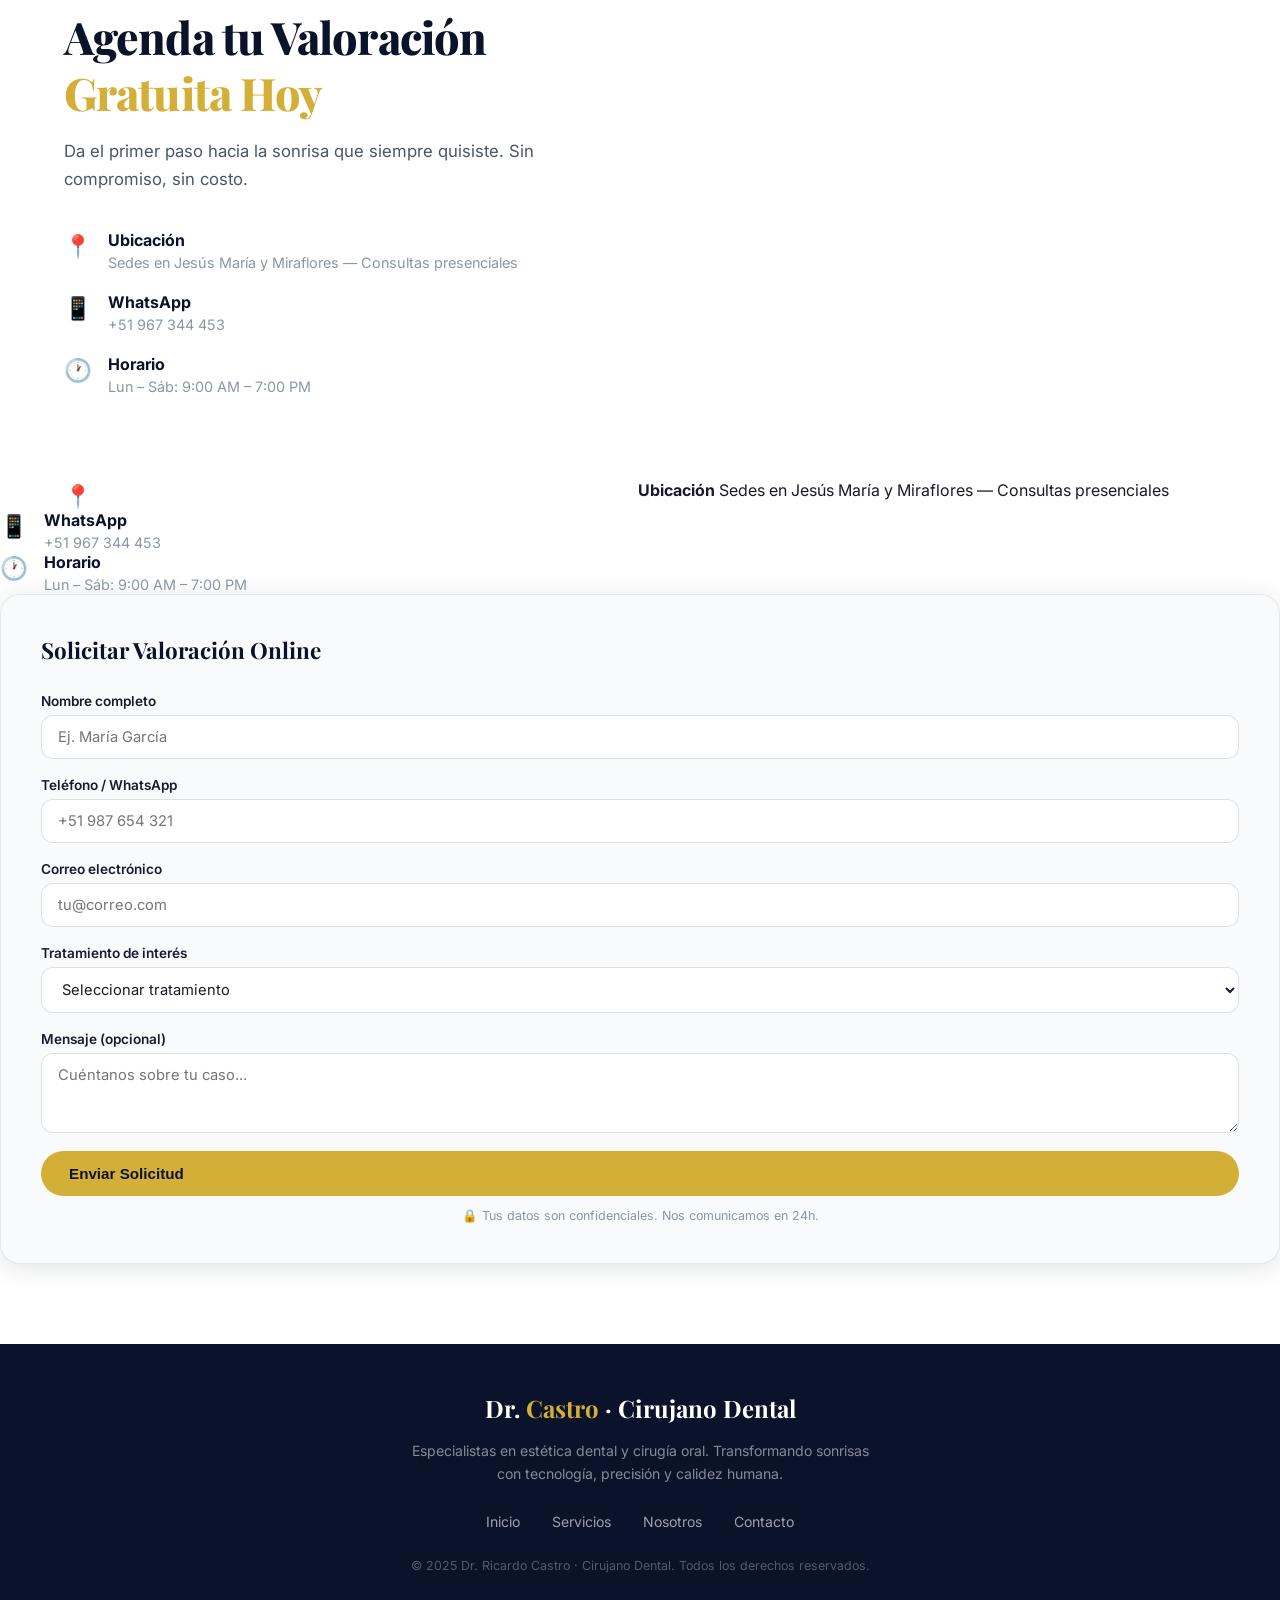
==== commit 40b90ae0: "feat: anadir imagen caso diseno de sonrisa" ====
--- a/index.html
+++ b/index.html
@@ -112,6 +112,7 @@
             <img src="images/real_uploads/sd_5.png" alt="Caso de Éxito 5" loading="lazy">
             <img src="images/real_uploads/sd_6.png" alt="Caso de Éxito 6" loading="lazy">
             <img src="images/real_uploads/sd_7.png" alt="Caso de Éxito 7" loading="lazy">
+            <img src="images/real_uploads/img_diseno_nuevo.png" alt="Caso de Éxito 8" loading="lazy">
           </div>
           <div class="sb-content">
             <div class="sb-tag">⭐ Especialidad</div>
--- a/style.css
+++ b/style.css
@@ -473,11 +473,7 @@
   grid-column: span 2;
   height: 260px;
 }
-.sb-gallery.grid-ds img:nth-child(4),
-.sb-gallery.grid-ds img:nth-child(5),
-.sb-gallery.grid-ds img:nth-child(6),
-.sb-gallery.grid-ds img:nth-child(7),
-.sb-gallery.grid-ds img:nth-child(8) {
+.sb-gallery.grid-ds img:nth-child(n+4) {
   height: 180px;
 }
 
@@ -565,11 +561,7 @@
   .sb-gallery.grid-ds img:nth-child(3) { height: 200px; }
   .sb-gallery.grid-ds img:first-child,
   .sb-gallery.grid-ds img:nth-child(2) { height: 160px; }
-  .sb-gallery.grid-ds img:nth-child(4),
-  .sb-gallery.grid-ds img:nth-child(5),
-  .sb-gallery.grid-ds img:nth-child(6),
-  .sb-gallery.grid-ds img:nth-child(7),
-  .sb-gallery.grid-ds img:nth-child(8) { height: 140px; }
+  .sb-gallery.grid-ds img:nth-child(n+4) { height: 140px; }
   
   .sb-gallery.grid-implantes img:first-child { height: 240px; }
   .sb-gallery.grid-implantes img { height: 160px; }
